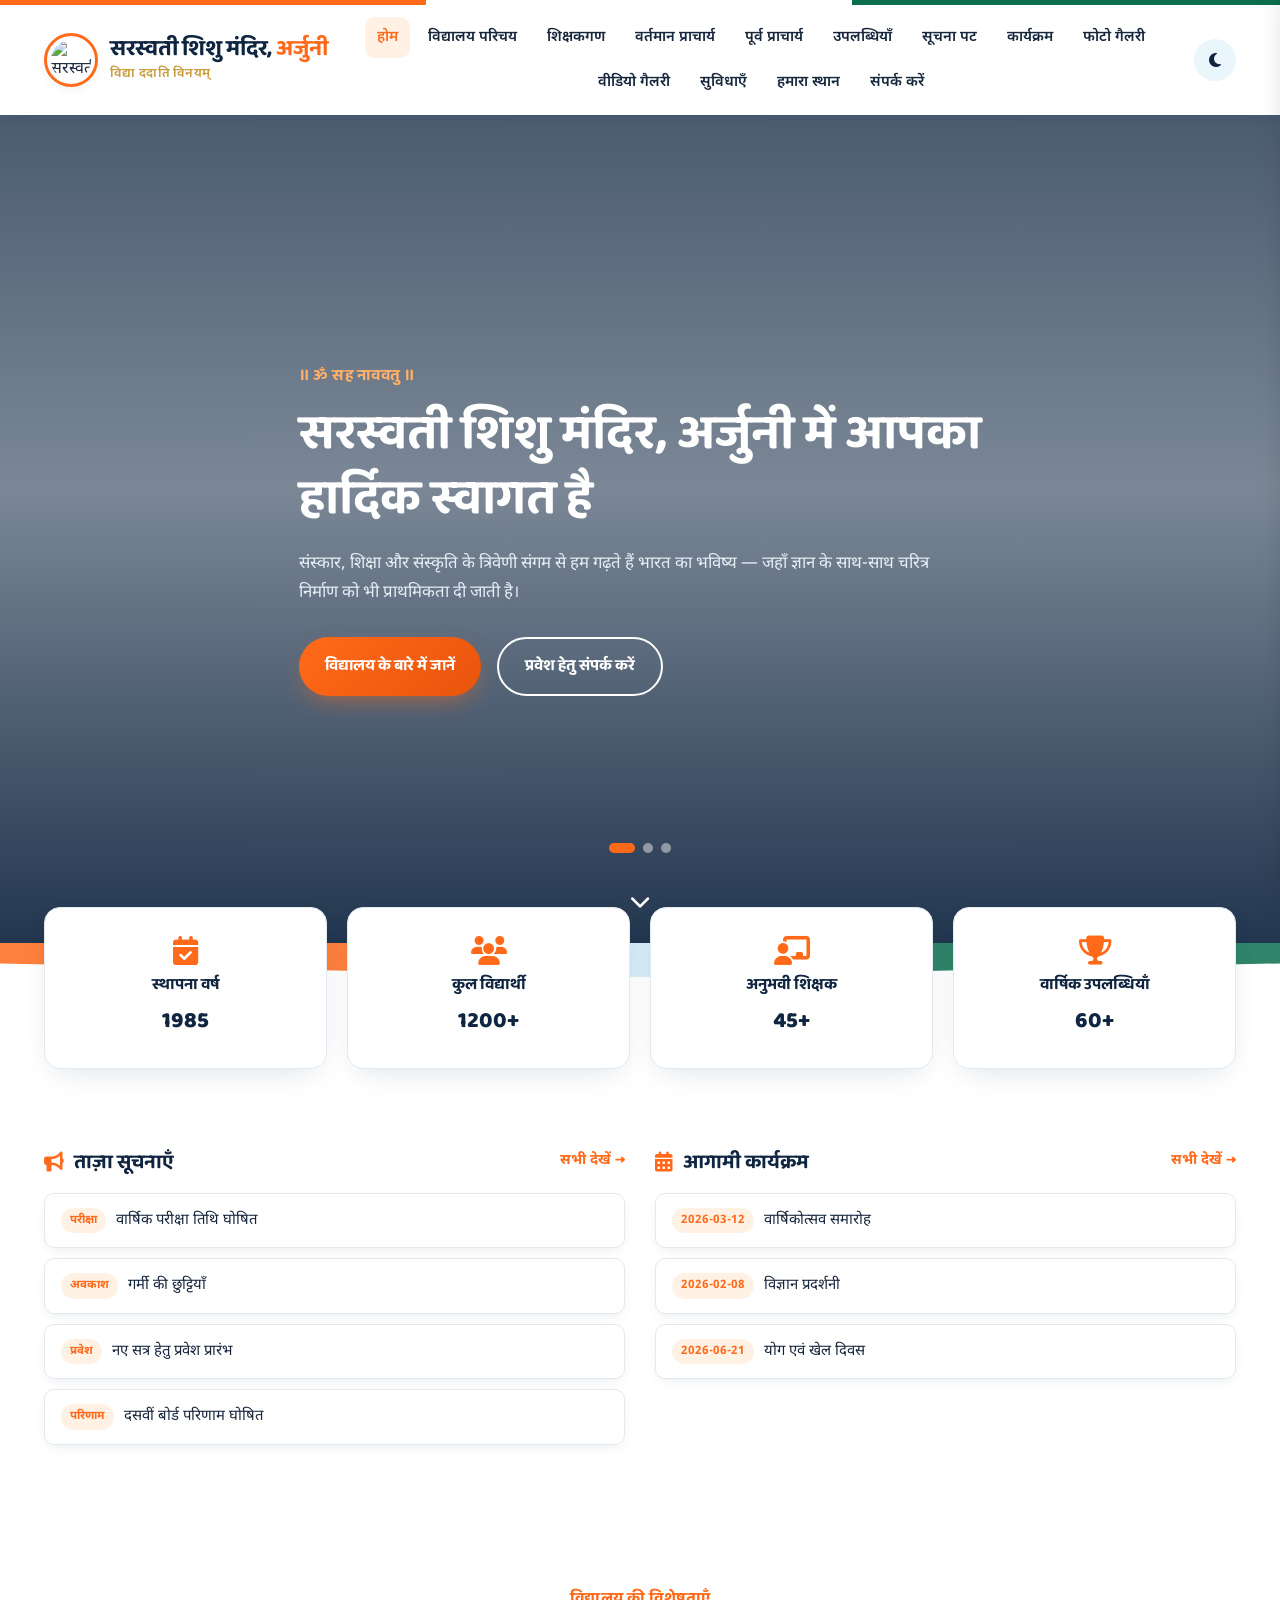
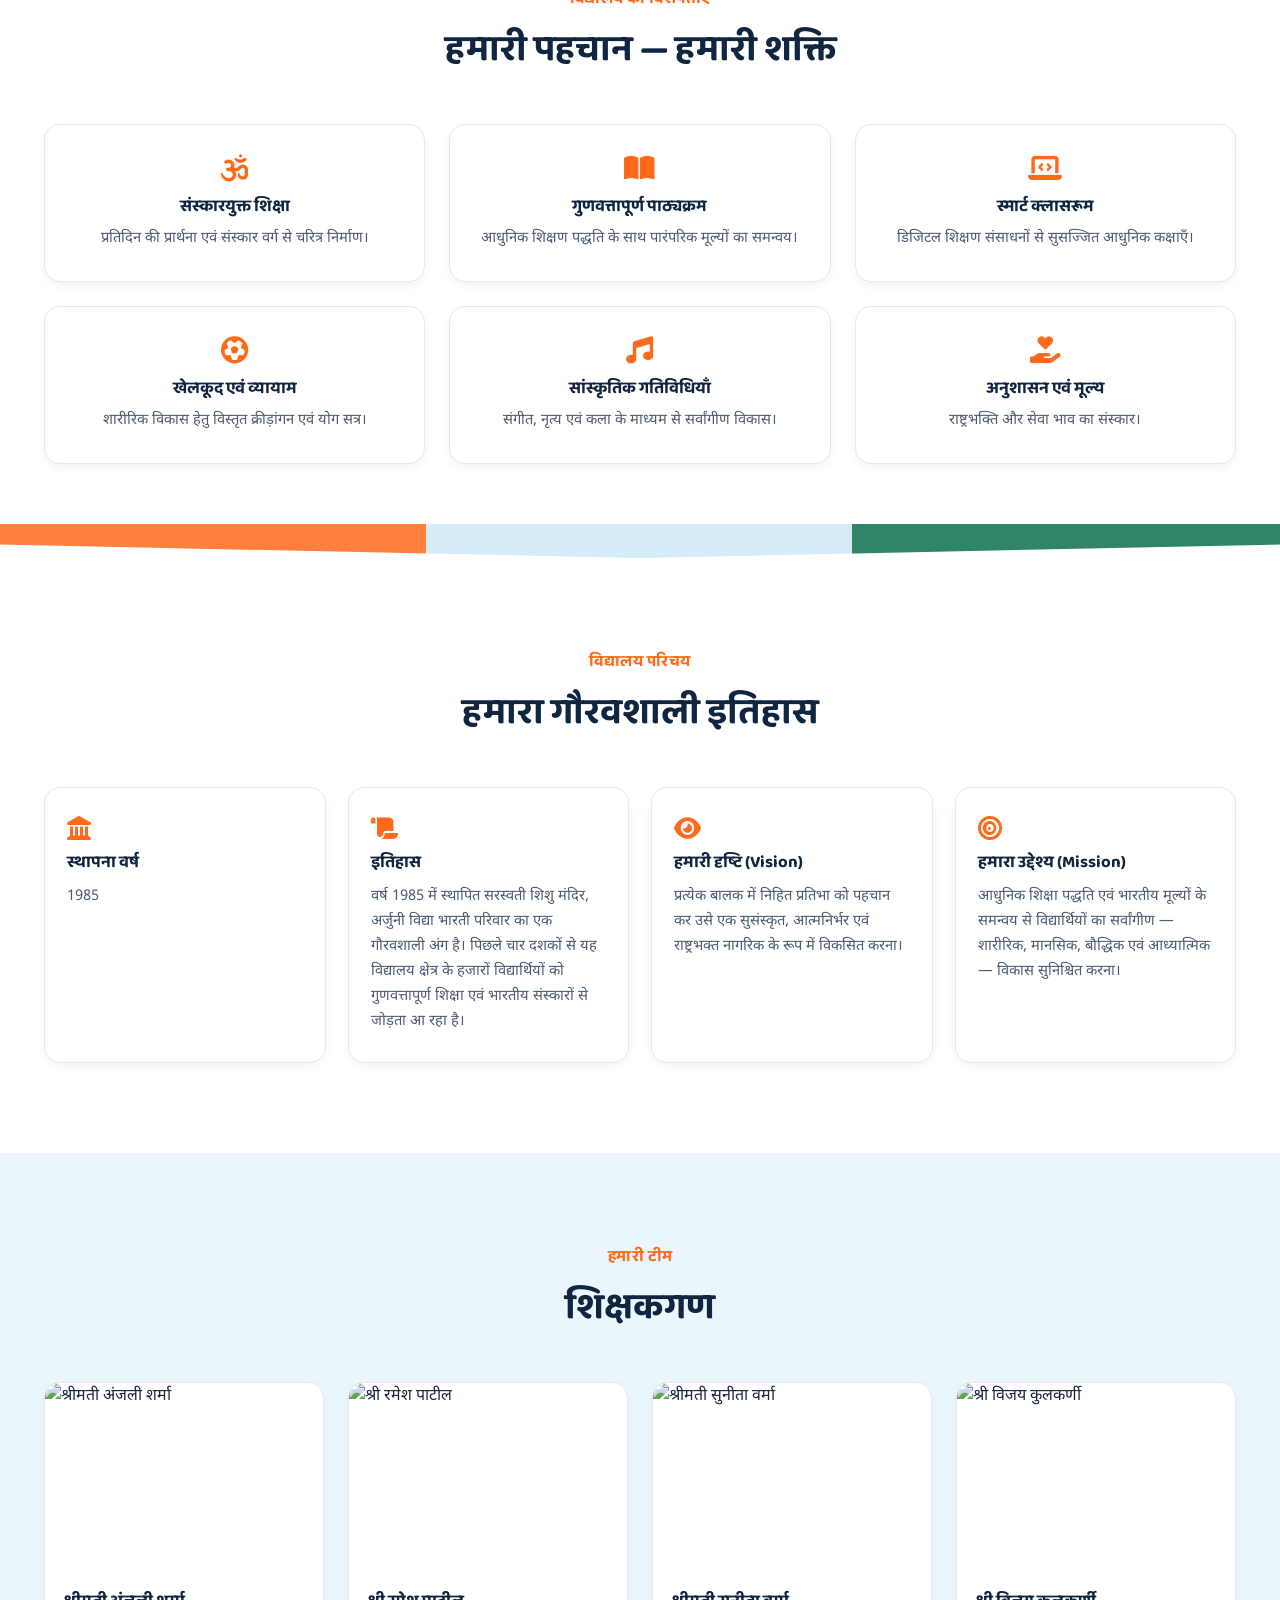
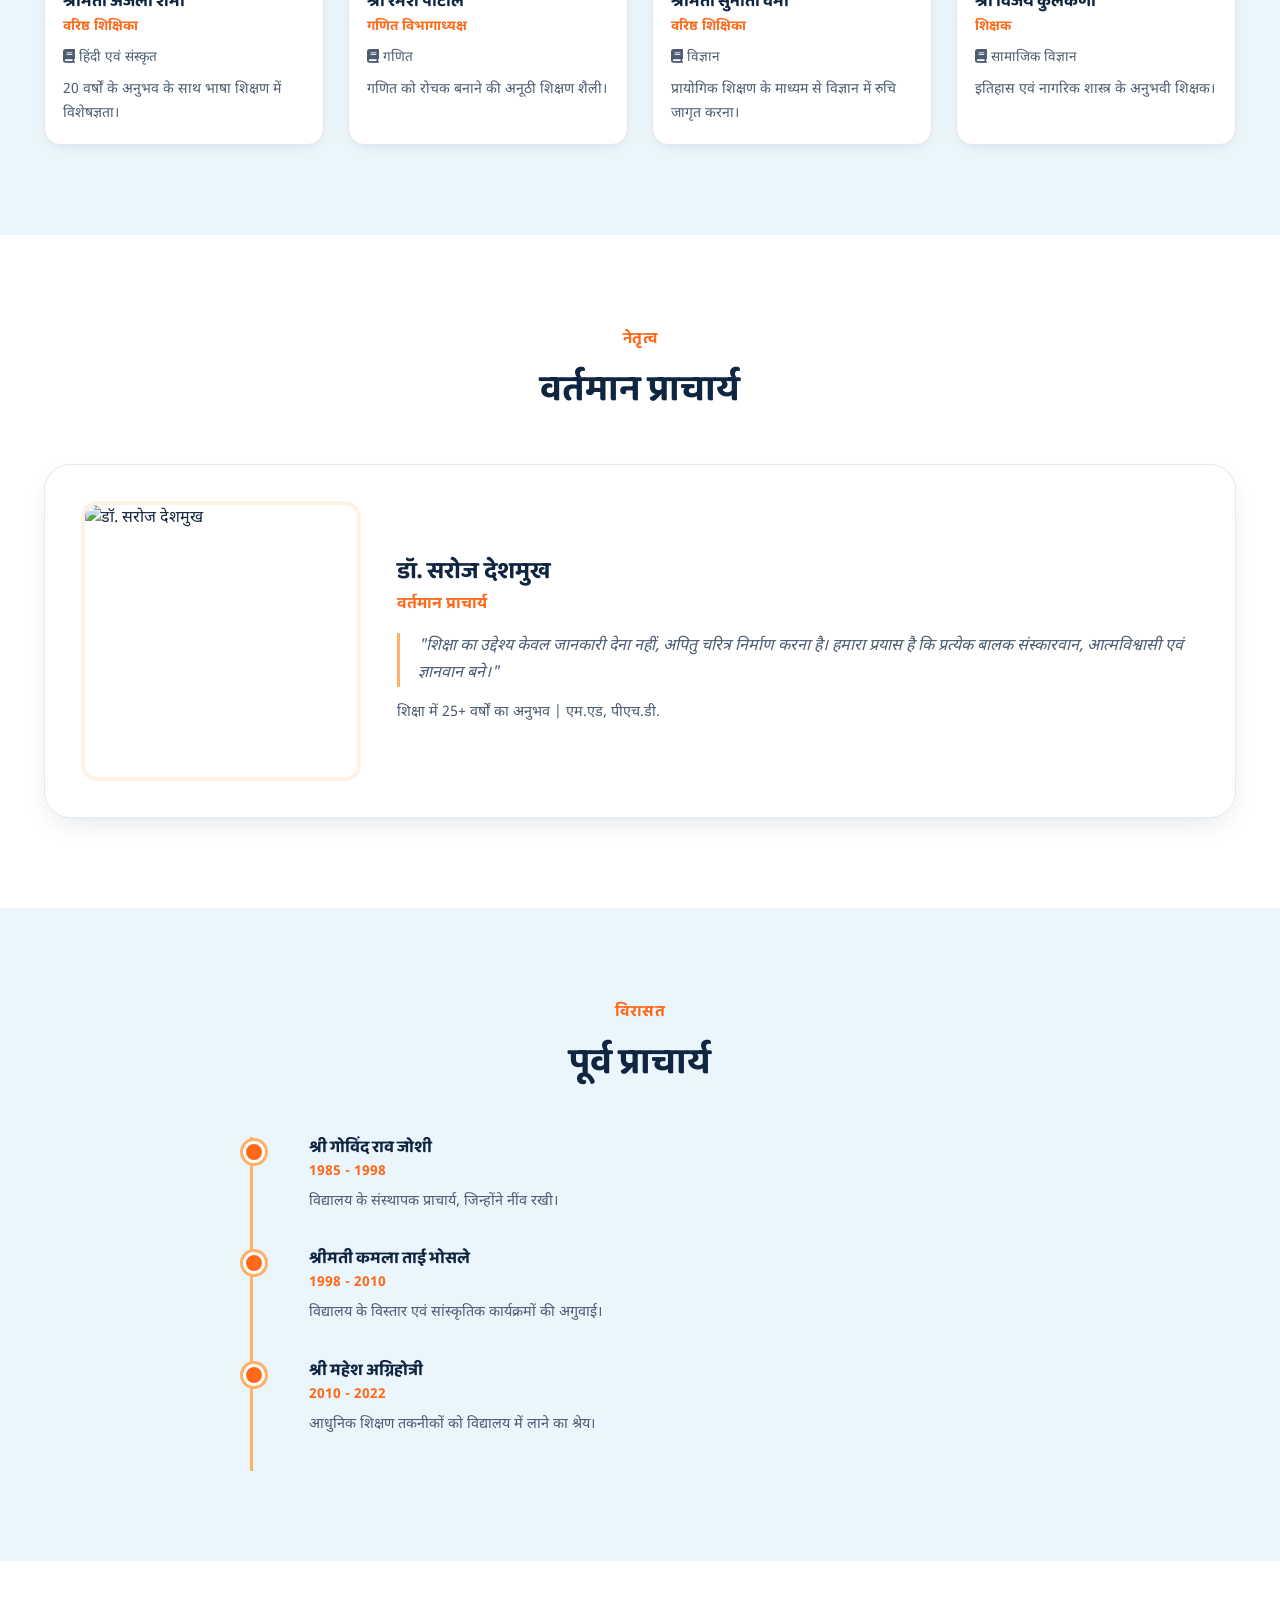
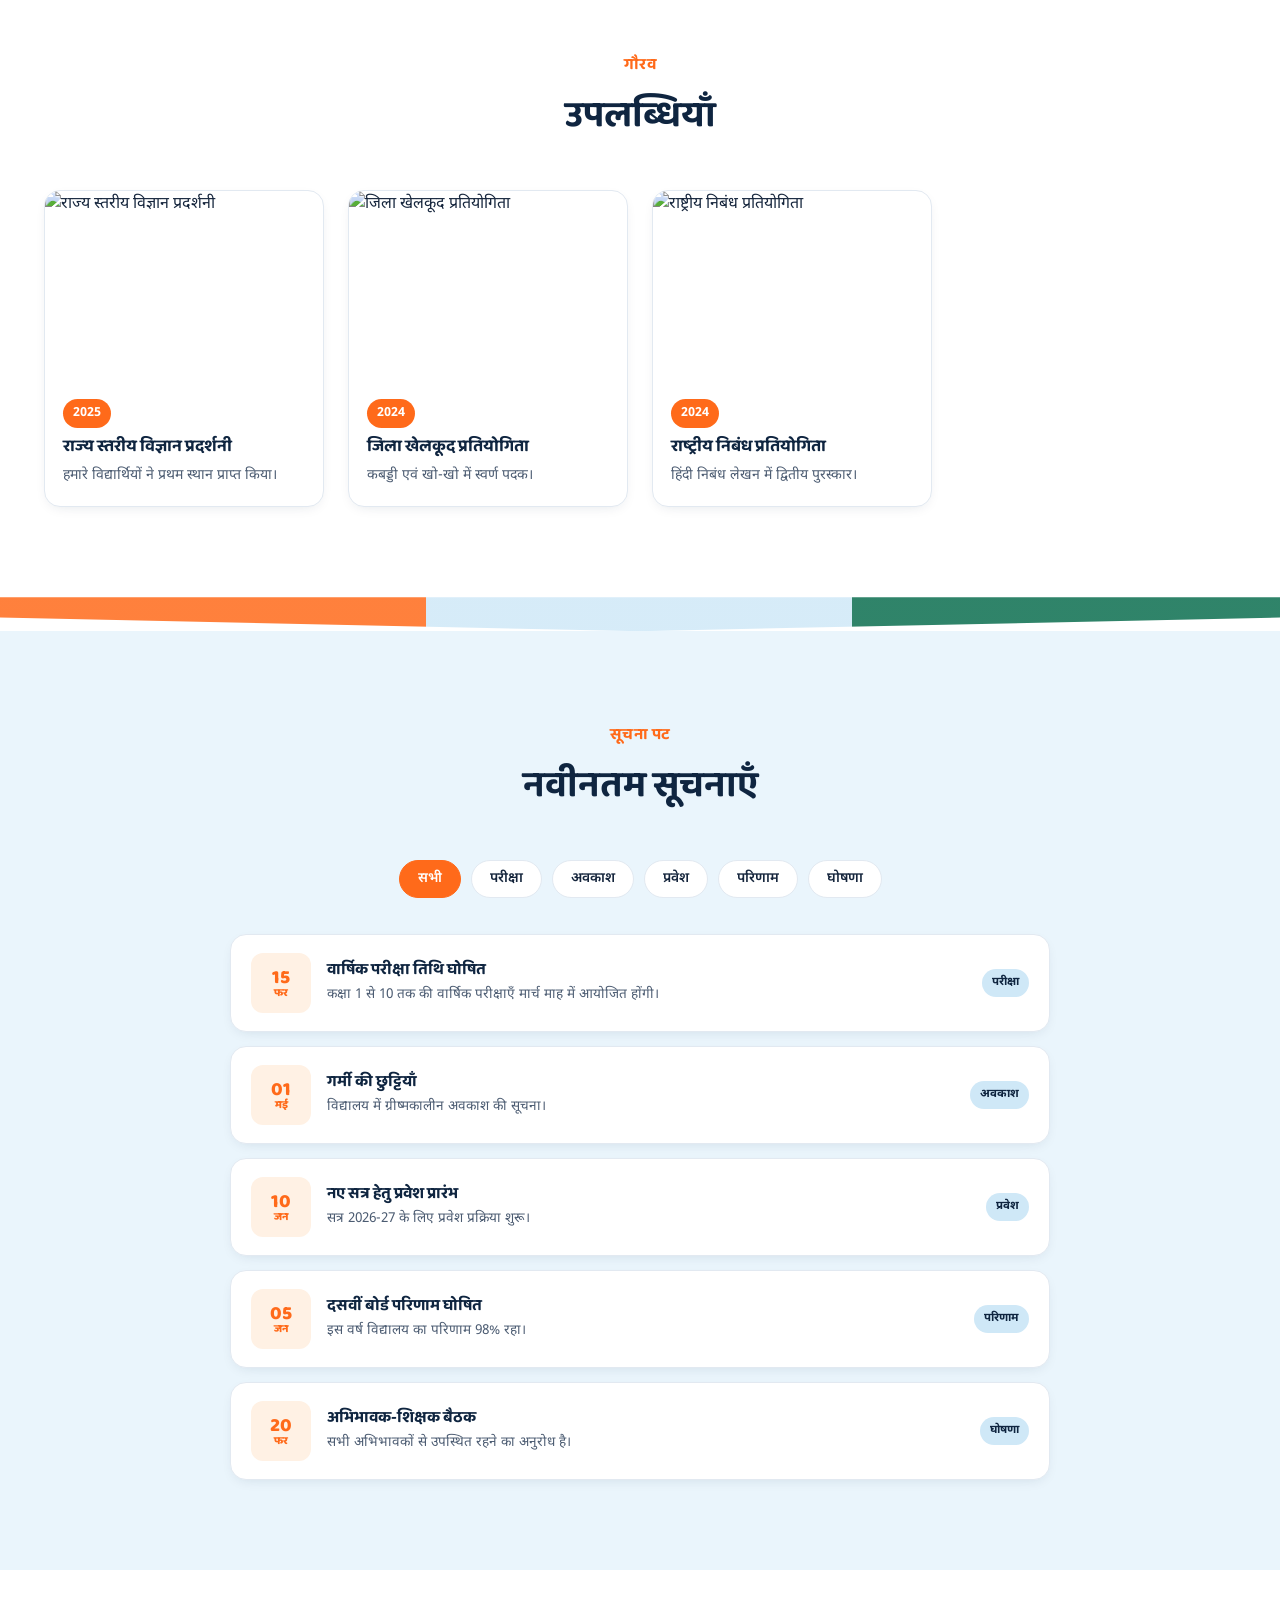
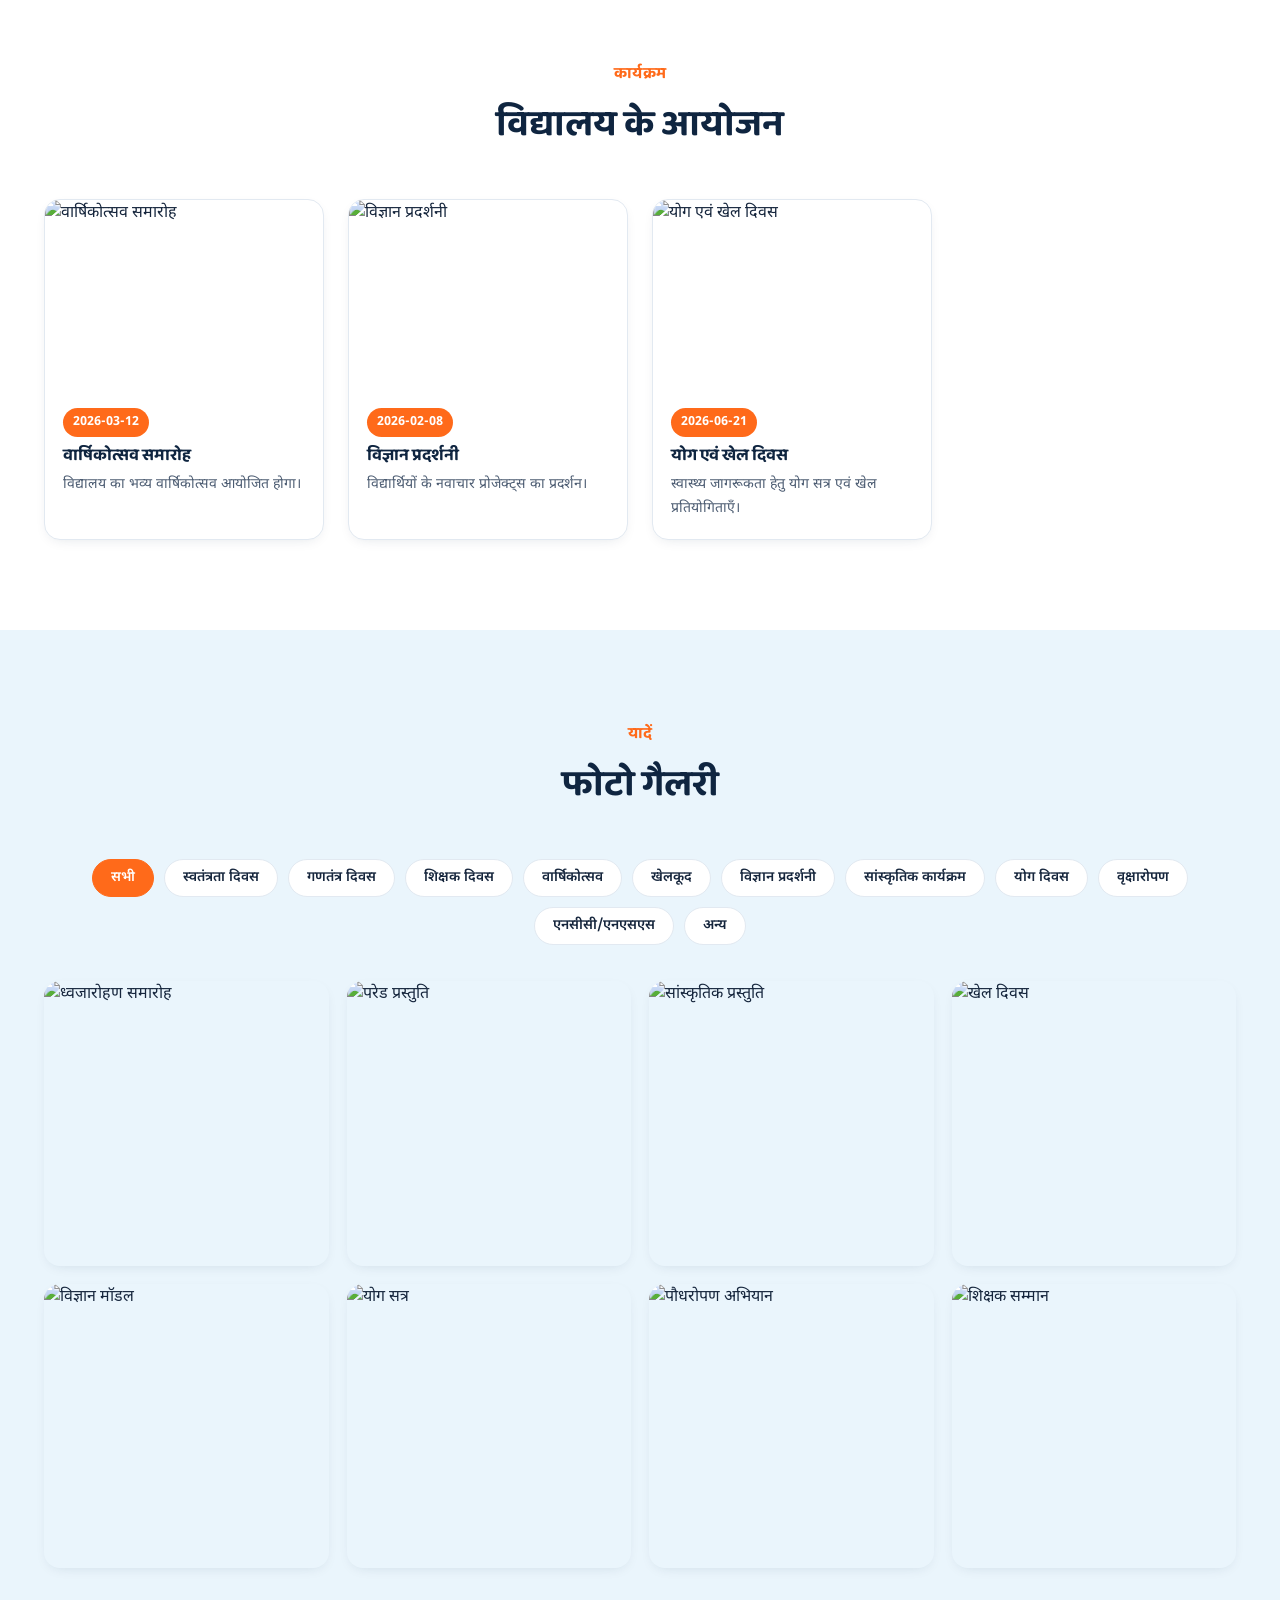
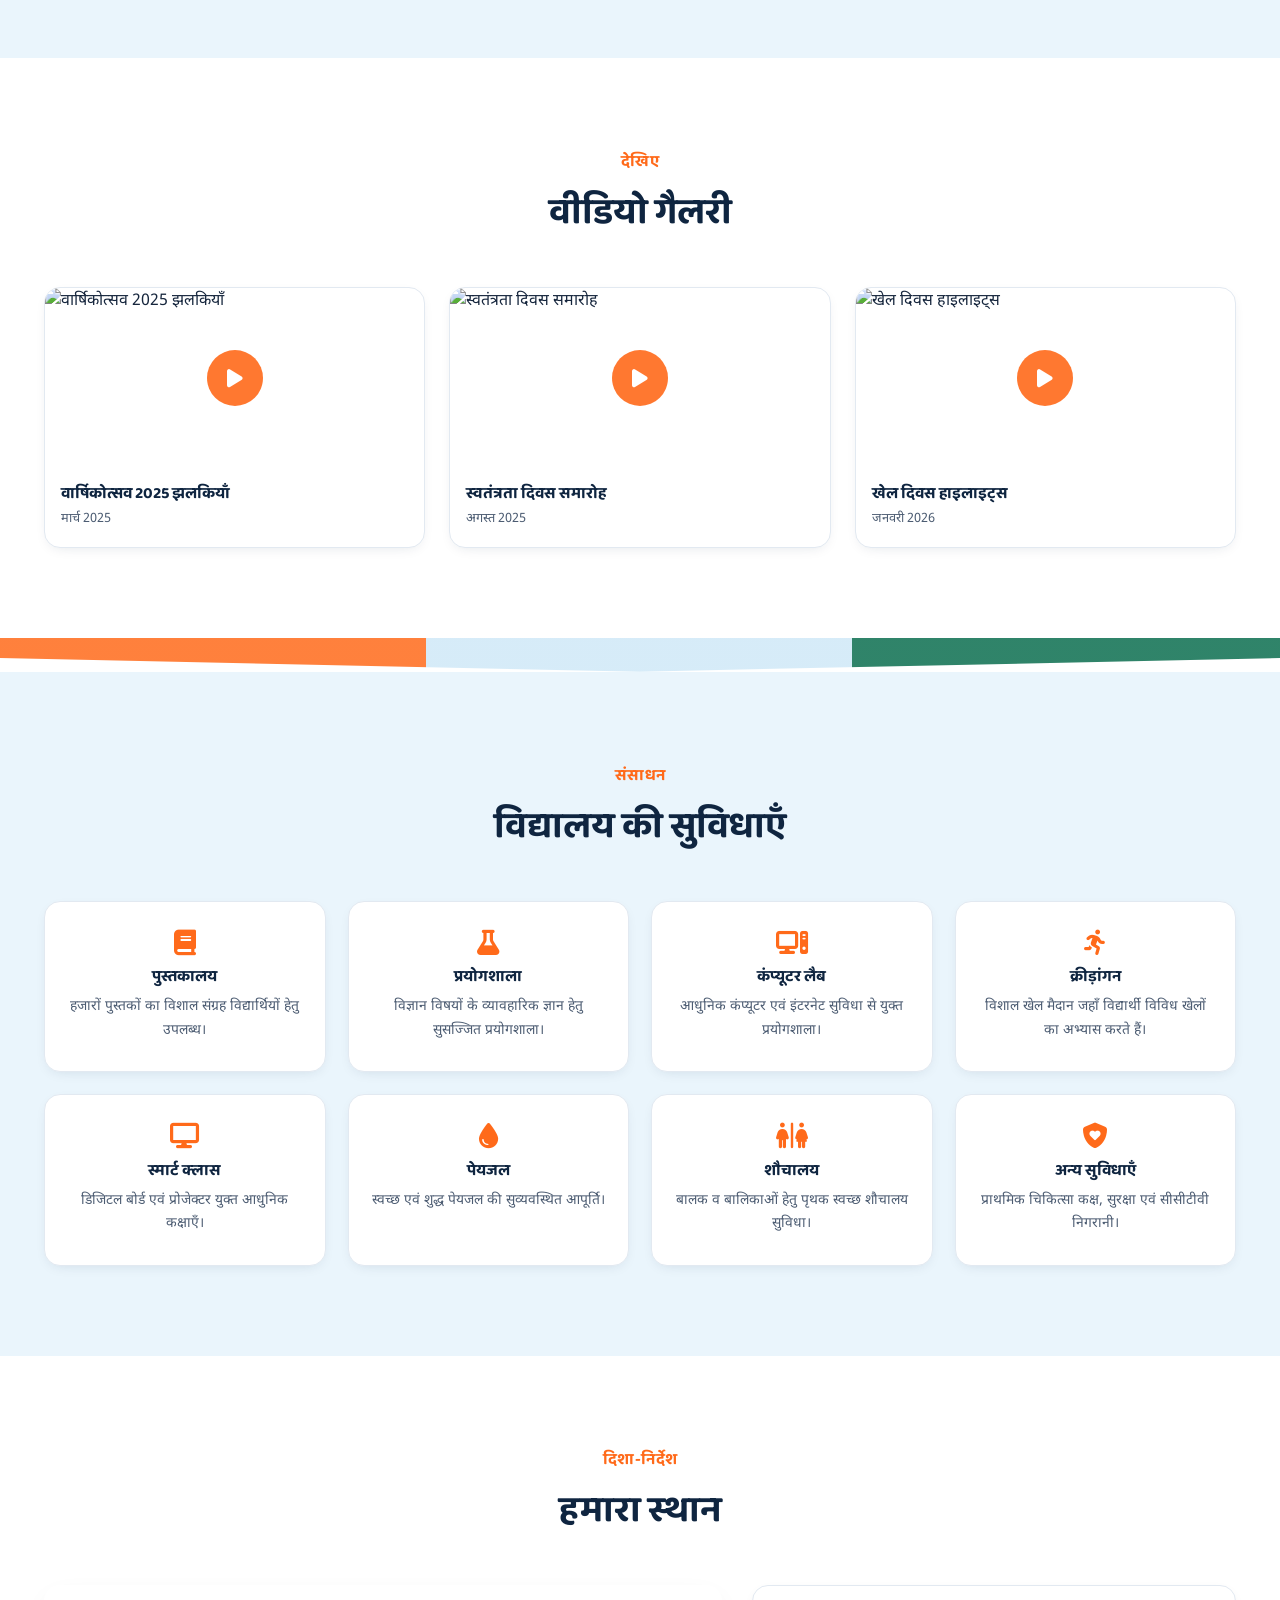
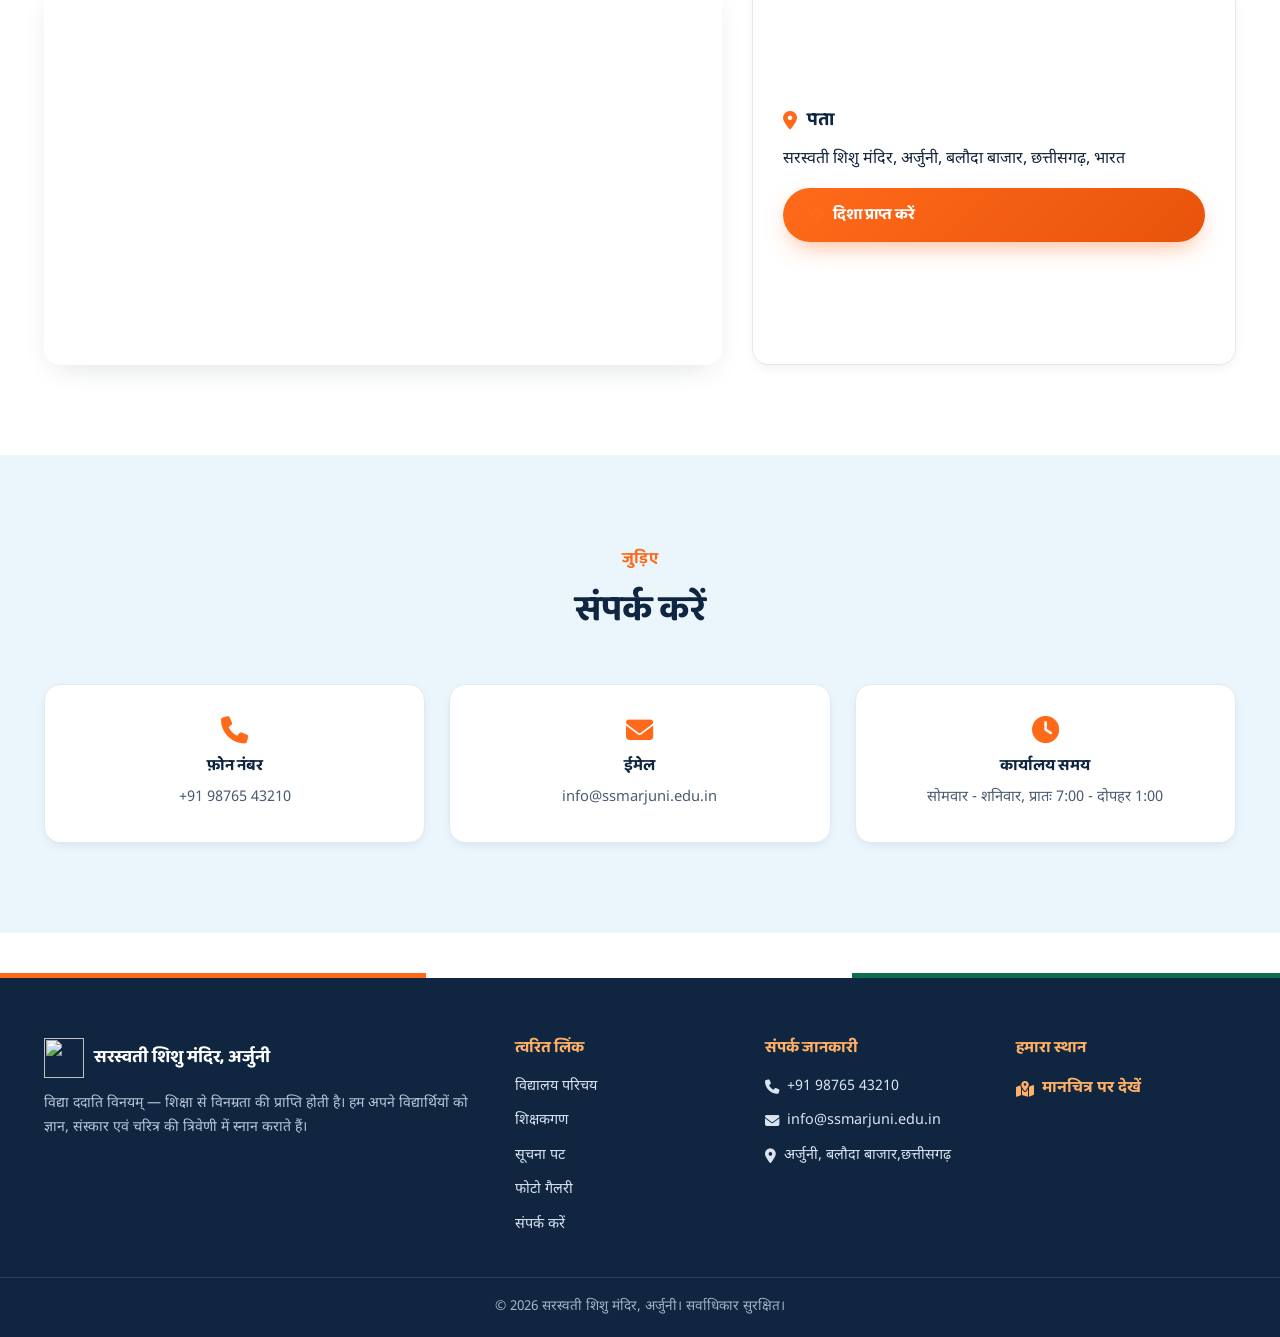
==== index.html @ ab72fa2e "Update index.html" ====
<!DOCTYPE html>
<html lang="hi">
<head>
<meta charset="UTF-8">
<meta name="viewport" content="width=device-width, initial-scale=1.0">
<title>सरस्वती शिशु मंदिर, अर्जुनी | आधिकारिक वेबसाइट</title>
<meta name="description" content="सरस्वती शिशु मंदिर, अर्जुनी की आधिकारिक वेबसाइट - विद्यालय परिचय, शिक्षकगण, सूचना पट, फोटो गैलरी एवं अधिक जानकारी।">
<meta name="theme-color" content="#0F2540">

<!-- Google Fonts: Baloo 2 for display (warm, rounded, Devanagari support), Noto Sans Devanagari for body text -->
<link rel="preconnect" href="https://fonts.googleapis.com">
<link rel="preconnect" href="https://fonts.gstatic.com" crossorigin>
<link href="https://fonts.googleapis.com/css2?family=Baloo+2:wght@500;600;700;800&family=Noto+Sans+Devanagari:wght@400;500;600;700;800&display=swap" rel="stylesheet">

<!-- Icons (inline SVG used mostly; Font Awesome as fallback for misc icons) -->
<link rel="stylesheet" href="https://cdnjs.cloudflare.com/ajax/libs/font-awesome/6.5.1/css/all.min.css">

<link rel="stylesheet" href="style.css">
</head>
<body>

<!-- ================= LOADING SCREEN ================= -->
<div id="loader" class="loader" aria-hidden="true">
  <div class="loader-emblem">
    <svg viewBox="0 0 100 100" class="loader-diya">
      <circle cx="50" cy="60" r="26" fill="none" stroke="#FF6A1A" stroke-width="4"/>
      <path d="M50 10 C 55 30, 65 32, 50 48 C 35 32, 45 30, 50 10 Z" fill="#FFB067"/>
    </svg>
  </div>
  <p>सरस्वती शिशु मंदिर, अर्जुनी</p>
</div>

<!-- ================= SKIP LINK ================= -->
<a href="#main-content" class="skip-link">मुख्य सामग्री पर जाएँ</a>

<!-- ================= HEADER ================= -->
<header class="site-header" id="siteHeader">
  <div class="tricolor-strip" aria-hidden="true"></div>
  <div class="header-inner container">
    <div class="brand">
      <img src="https://api.iconify.design/mdi:school.svg?color=%23FF6A1A" alt="सरस्वती शिशु मंदिर लोगो" class="brand-logo" id="schoolLogo" width="56" height="56">
      <div class="brand-text">
        <h1>सरस्वती शिशु मंदिर, <span>अर्जुनी</span></h1>
        <p class="brand-tagline">विद्या ददाति विनयम्</p>
      </div>
    </div>

    <nav class="main-nav" id="mainNav" aria-label="मुख्य नेविगेशन">
      <ul class="nav-list">
        <li><a href="#home" class="nav-link active">होम</a></li>
        <li><a href="#intro" class="nav-link">विद्यालय परिचय</a></li>
        <li><a href="#teachers" class="nav-link">शिक्षकगण</a></li>
        <li><a href="#principal" class="nav-link">वर्तमान प्राचार्य</a></li>
        <li><a href="#former-principals" class="nav-link">पूर्व प्राचार्य</a></li>
        <li><a href="#achievements" class="nav-link">उपलब्धियाँ</a></li>
        <li><a href="#notices" class="nav-link">सूचना पट</a></li>
        <li><a href="#events" class="nav-link">कार्यक्रम</a></li>
        <li><a href="#gallery" class="nav-link">फोटो गैलरी</a></li>
        <li><a href="#videos" class="nav-link">वीडियो गैलरी</a></li>
        <li><a href="#facilities" class="nav-link">सुविधाएँ</a></li>
        <li><a href="#location" class="nav-link">हमारा स्थान</a></li>
        <li><a href="#contact" class="nav-link">संपर्क करें</a></li>
      </ul>
    </nav>

    <div class="header-actions">
      <button id="themeToggle" class="icon-btn" aria-label="डार्क मोड बदलें" title="डार्क मोड">
        <i class="fa-solid fa-moon"></i>
      </button>
      <button id="hamburger" class="icon-btn hamburger" aria-label="मेन्यू खोलें" aria-expanded="false" aria-controls="mobileDrawer">
        <span></span><span></span><span></span>
      </button>
    </div>
  </div>
</header>

<!-- ================= MOBILE DRAWER ================= -->
<div class="drawer-overlay" id="drawerOverlay"></div>
<aside class="mobile-drawer" id="mobileDrawer" aria-hidden="true">
  <div class="drawer-head">
    <img src="https://api.iconify.design/mdi:school.svg?color=%23FF6A1A" alt="" width="40" height="40">
    <span>सरस्वती शिशु मंदिर</span>
    <button id="closeDrawer" class="icon-btn" aria-label="मेन्यू बंद करें">&times;</button>
  </div>
  <ul class="drawer-list">
    <li><a href="#home" class="drawer-link">होम</a></li>
    <li><a href="#intro" class="drawer-link">विद्यालय परिचय</a></li>
    <li><a href="#teachers" class="drawer-link">शिक्षकगण</a></li>
    <li><a href="#principal" class="drawer-link">वर्तमान प्राचार्य</a></li>
    <li><a href="#former-principals" class="drawer-link">पूर्व प्राचार्य</a></li>
    <li><a href="#achievements" class="drawer-link">उपलब्धियाँ</a></li>
    <li><a href="#notices" class="drawer-link">सूचना पट</a></li>
    <li><a href="#events" class="drawer-link">कार्यक्रम</a></li>
    <li><a href="#gallery" class="drawer-link">फोटो गैलरी</a></li>
    <li><a href="#videos" class="drawer-link">वीडियो गैलरी</a></li>
    <li><a href="#facilities" class="drawer-link">विद्यालय की सुविधाएँ</a></li>
    <li><a href="#location" class="drawer-link">हमारा स्थान</a></li>
    <li><a href="#contact" class="drawer-link">संपर्क करें</a></li>
  </ul>
</aside>

<main id="main-content">

  <!-- ================= HERO / HOME ================= -->
  <section id="home" class="hero">
    <div class="hero-slider" id="heroSlider" aria-roledescription="carousel" aria-label="विद्यालय झलकियाँ">
      <!-- slides injected by JS -->
    </div>
    <div class="hero-overlay"></div>
    <div class="hero-content container">
      <span class="eyebrow">॥ ॐ सह नाववतु ॥</span>
      <h2>सरस्वती शिशु मंदिर, अर्जुनी में आपका<br>हार्दिक स्वागत है</h2>
      <p class="hero-sub">संस्कार, शिक्षा और संस्कृति के त्रिवेणी संगम से हम गढ़ते हैं भारत का भविष्य — जहाँ ज्ञान के साथ-साथ चरित्र निर्माण को भी प्राथमिकता दी जाती है।</p>
      <div class="hero-cta">
        <a href="#intro" class="btn btn-primary">विद्यालय के बारे में जानें</a>
        <a href="#contact" class="btn btn-outline">प्रवेश हेतु संपर्क करें</a>
      </div>
    </div>
    <div class="hero-slider-dots" id="sliderDots"></div>
    <button class="scroll-cue" aria-hidden="true"><i class="fa-solid fa-chevron-down"></i></button>
  </section>

  <div class="ribbon-divider" aria-hidden="true"></div>

  <!-- ================= QUICK INFO CARDS ================= -->
  <section class="quick-info container">
    <div class="quick-card">
      <i class="fa-solid fa-calendar-check"></i>
      <h3>स्थापना वर्ष</h3>
      <p id="qiEstYear">—</p>
    </div>
    <div class="quick-card">
      <i class="fa-solid fa-users"></i>
      <h3>कुल विद्यार्थी</h3>
      <p><span class="counter" data-target="1200">0</span>+</p>
    </div>
    <div class="quick-card">
      <i class="fa-solid fa-chalkboard-user"></i>
      <h3>अनुभवी शिक्षक</h3>
      <p><span class="counter" data-target="45">0</span>+</p>
    </div>
    <div class="quick-card">
      <i class="fa-solid fa-trophy"></i>
      <h3>वार्षिक उपलब्धियाँ</h3>
      <p><span class="counter" data-target="60">0</span>+</p>
    </div>
  </section>

  <!-- ================= NOTICES + EVENTS PREVIEW ================= -->
  <section class="home-split container">
    <div class="home-split-col">
      <div class="section-head-inline">
        <h3><i class="fa-solid fa-bullhorn"></i> ताज़ा सूचनाएँ</h3>
        <a href="#notices" class="link-more">सभी देखें &rarr;</a>
      </div>
      <ul class="notice-preview-list" id="homeNoticeList">
        <li class="skeleton-line"></li>
        <li class="skeleton-line"></li>
        <li class="skeleton-line"></li>
      </ul>
    </div>
    <div class="home-split-col">
      <div class="section-head-inline">
        <h3><i class="fa-solid fa-calendar-days"></i> आगामी कार्यक्रम</h3>
        <a href="#events" class="link-more">सभी देखें &rarr;</a>
      </div>
      <ul class="event-preview-list" id="homeEventList">
        <li class="skeleton-line"></li>
        <li class="skeleton-line"></li>
        <li class="skeleton-line"></li>
      </ul>
    </div>
  </section>

  <!-- ================= SCHOOL HIGHLIGHTS ================= -->
  <section class="highlights">
    <div class="container">
      <div class="section-head">
        <span class="eyebrow">विद्यालय की विशेषताएँ</span>
        <h2>हमारी पहचान — हमारी शक्ति</h2>
      </div>
      <div class="highlight-grid">
        <div class="highlight-card"><i class="fa-solid fa-om"></i><h4>संस्कारयुक्त शिक्षा</h4><p>प्रतिदिन की प्रार्थना एवं संस्कार वर्ग से चरित्र निर्माण।</p></div>
        <div class="highlight-card"><i class="fa-solid fa-book-open"></i><h4>गुणवत्तापूर्ण पाठ्यक्रम</h4><p>आधुनिक शिक्षण पद्धति के साथ पारंपरिक मूल्यों का समन्वय।</p></div>
        <div class="highlight-card"><i class="fa-solid fa-laptop-code"></i><h4>स्मार्ट क्लासरूम</h4><p>डिजिटल शिक्षण संसाधनों से सुसज्जित आधुनिक कक्षाएँ।</p></div>
        <div class="highlight-card"><i class="fa-solid fa-futbol"></i><h4>खेलकूद एवं व्यायाम</h4><p>शारीरिक विकास हेतु विस्तृत क्रीड़ांगन एवं योग सत्र।</p></div>
        <div class="highlight-card"><i class="fa-solid fa-music"></i><h4>सांस्कृतिक गतिविधियाँ</h4><p>संगीत, नृत्य एवं कला के माध्यम से सर्वांगीण विकास।</p></div>
        <div class="highlight-card"><i class="fa-solid fa-hand-holding-heart"></i><h4>अनुशासन एवं मूल्य</h4><p>राष्ट्रभक्ति और सेवा भाव का संस्कार।</p></div>
      </div>
    </div>
  </section>

  <div class="ribbon-divider" aria-hidden="true"></div>

  <!-- ================= SCHOOL INTRODUCTION ================= -->
  <section id="intro" class="section intro-section">
    <div class="container">
      <div class="section-head">
        <span class="eyebrow">विद्यालय परिचय</span>
        <h2>हमारा गौरवशाली इतिहास</h2>
      </div>
      <div class="intro-grid">
        <div class="intro-card">
          <i class="fa-solid fa-landmark"></i>
          <h3>स्थापना वर्ष</h3>
          <p id="introEstYear">जानकारी लोड हो रही है...</p>
        </div>
        <div class="intro-card">
          <i class="fa-solid fa-scroll"></i>
          <h3>इतिहास</h3>
          <p id="introHistory">जानकारी लोड हो रही है...</p>
        </div>
        <div class="intro-card">
          <i class="fa-solid fa-eye"></i>
          <h3>हमारी दृष्टि (Vision)</h3>
          <p id="introVision">जानकारी लोड हो रही है...</p>
        </div>
        <div class="intro-card">
          <i class="fa-solid fa-bullseye"></i>
          <h3>हमारा उद्देश्य (Mission)</h3>
          <p id="introMission">जानकारी लोड हो रही है...</p>
        </div>
      </div>
    </div>
  </section>

  <!-- ================= TEACHERS ================= -->
  <section id="teachers" class="section alt-bg">
    <div class="container">
      <div class="section-head">
        <span class="eyebrow">हमारी टीम</span>
        <h2>शिक्षकगण</h2>
      </div>
      <div class="card-grid" id="teachersGrid">
        <div class="skeleton-card"></div>
        <div class="skeleton-card"></div>
        <div class="skeleton-card"></div>
        <div class="skeleton-card"></div>
      </div>
    </div>
  </section>

  <!-- ================= PRINCIPAL ================= -->
  <section id="principal" class="section">
    <div class="container">
      <div class="section-head">
        <span class="eyebrow">नेतृत्व</span>
        <h2>वर्तमान प्राचार्य</h2>
      </div>
      <div class="principal-card" id="principalCard">
        <div class="skeleton-card wide"></div>
      </div>
    </div>
  </section>

  <!-- ================= FORMER PRINCIPALS ================= -->
  <section id="former-principals" class="section alt-bg">
    <div class="container">
      <div class="section-head">
        <span class="eyebrow">विरासत</span>
        <h2>पूर्व प्राचार्य</h2>
      </div>
      <div class="timeline" id="formerPrincipalsTimeline">
        <div class="skeleton-line"></div>
      </div>
    </div>
  </section>

  <!-- ================= ACHIEVEMENTS ================= -->
  <section id="achievements" class="section">
    <div class="container">
      <div class="section-head">
        <span class="eyebrow">गौरव</span>
        <h2>उपलब्धियाँ</h2>
      </div>
      <div class="card-grid" id="achievementsGrid">
        <div class="skeleton-card"></div>
        <div class="skeleton-card"></div>
        <div class="skeleton-card"></div>
      </div>
    </div>
  </section>

  <div class="ribbon-divider" aria-hidden="true"></div>

  <!-- ================= NOTICE BOARD ================= -->
  <section id="notices" class="section alt-bg">
    <div class="container">
      <div class="section-head">
        <span class="eyebrow">सूचना पट</span>
        <h2>नवीनतम सूचनाएँ</h2>
      </div>
      <div class="notice-filters" id="noticeFilters">
        <button class="filter-chip active" data-filter="सभी">सभी</button>
        <button class="filter-chip" data-filter="परीक्षा">परीक्षा</button>
        <button class="filter-chip" data-filter="अवकाश">अवकाश</button>
        <button class="filter-chip" data-filter="प्रवेश">प्रवेश</button>
        <button class="filter-chip" data-filter="परिणाम">परिणाम</button>
        <button class="filter-chip" data-filter="घोषणा">घोषणा</button>
      </div>
      <div class="notice-list" id="noticeList">
        <div class="skeleton-card"></div>
        <div class="skeleton-card"></div>
      </div>
    </div>
  </section>

  <!-- ================= EVENTS ================= -->
  <section id="events" class="section">
    <div class="container">
      <div class="section-head">
        <span class="eyebrow">कार्यक्रम</span>
        <h2>विद्यालय के आयोजन</h2>
      </div>
      <div class="card-grid" id="eventsGrid">
        <div class="skeleton-card"></div>
        <div class="skeleton-card"></div>
        <div class="skeleton-card"></div>
      </div>
    </div>
  </section>

  <!-- ================= GALLERY ================= -->
  <section id="gallery" class="section alt-bg">
    <div class="container">
      <div class="section-head">
        <span class="eyebrow">यादें</span>
        <h2>फोटो गैलरी</h2>
      </div>
      <div class="gallery-filters" id="galleryFilters">
        <button class="filter-chip active" data-filter="सभी">सभी</button>
        <button class="filter-chip" data-filter="स्वतंत्रता दिवस">स्वतंत्रता दिवस</button>
        <button class="filter-chip" data-filter="गणतंत्र दिवस">गणतंत्र दिवस</button>
        <button class="filter-chip" data-filter="शिक्षक दिवस">शिक्षक दिवस</button>
        <button class="filter-chip" data-filter="वार्षिकोत्सव">वार्षिकोत्सव</button>
        <button class="filter-chip" data-filter="खेलकूद">खेलकूद</button>
        <button class="filter-chip" data-filter="विज्ञान प्रदर्शनी">विज्ञान प्रदर्शनी</button>
        <button class="filter-chip" data-filter="सांस्कृतिक कार्यक्रम">सांस्कृतिक कार्यक्रम</button>
        <button class="filter-chip" data-filter="योग दिवस">योग दिवस</button>
        <button class="filter-chip" data-filter="वृक्षारोपण">वृक्षारोपण</button>
        <button class="filter-chip" data-filter="एनसीसी/एनएसएस">एनसीसी/एनएसएस</button>
        <button class="filter-chip" data-filter="अन्य">अन्य</button>
      </div>
      <div class="gallery-grid" id="galleryGrid">
        <div class="skeleton-card square"></div>
        <div class="skeleton-card square"></div>
        <div class="skeleton-card square"></div>
        <div class="skeleton-card square"></div>
      </div>
    </div>
  </section>

  <!-- Fullscreen image viewer -->
  <div class="lightbox" id="lightbox" aria-hidden="true">
    <button class="lightbox-close" id="lightboxClose" aria-label="बंद करें">&times;</button>
    <button class="lightbox-nav prev" id="lightboxPrev" aria-label="पिछली तस्वीर"><i class="fa-solid fa-chevron-left"></i></button>
    <img src="" alt="" id="lightboxImg">
    <button class="lightbox-nav next" id="lightboxNext" aria-label="अगली तस्वीर"><i class="fa-solid fa-chevron-right"></i></button>
    <p class="lightbox-caption" id="lightboxCaption"></p>
  </div>

  <!-- ================= VIDEO GALLERY ================= -->
  <section id="videos" class="section">
    <div class="container">
      <div class="section-head">
        <span class="eyebrow">देखिए</span>
        <h2>वीडियो गैलरी</h2>
      </div>
      <div class="video-grid" id="videoGrid">
        <div class="skeleton-card"></div>
        <div class="skeleton-card"></div>
        <div class="skeleton-card"></div>
      </div>
    </div>
  </section>

  <!-- Video player modal -->
  <div class="video-modal" id="videoModal" aria-hidden="true">
    <button class="lightbox-close" id="videoModalClose" aria-label="बंद करें">&times;</button>
    <video id="videoPlayer" controls></video>
  </div>

  <div class="ribbon-divider" aria-hidden="true"></div>

  <!-- ================= FACILITIES ================= -->
  <section id="facilities" class="section alt-bg">
    <div class="container">
      <div class="section-head">
        <span class="eyebrow">संसाधन</span>
        <h2>विद्यालय की सुविधाएँ</h2>
      </div>
      <div class="facility-grid">
        <div class="facility-card"><i class="fa-solid fa-book"></i><h4>पुस्तकालय</h4><p>हजारों पुस्तकों का विशाल संग्रह विद्यार्थियों हेतु उपलब्ध।</p></div>
        <div class="facility-card"><i class="fa-solid fa-flask"></i><h4>प्रयोगशाला</h4><p>विज्ञान विषयों के व्यावहारिक ज्ञान हेतु सुसज्जित प्रयोगशाला।</p></div>
        <div class="facility-card"><i class="fa-solid fa-computer"></i><h4>कंप्यूटर लैब</h4><p>आधुनिक कंप्यूटर एवं इंटरनेट सुविधा से युक्त प्रयोगशाला।</p></div>
        <div class="facility-card"><i class="fa-solid fa-person-running"></i><h4>क्रीड़ांगन</h4><p>विशाल खेल मैदान जहाँ विद्यार्थी विविध खेलों का अभ्यास करते हैं।</p></div>
        <div class="facility-card"><i class="fa-solid fa-display"></i><h4>स्मार्ट क्लास</h4><p>डिजिटल बोर्ड एवं प्रोजेक्टर युक्त आधुनिक कक्षाएँ।</p></div>
        <div class="facility-card"><i class="fa-solid fa-droplet"></i><h4>पेयजल</h4><p>स्वच्छ एवं शुद्ध पेयजल की सुव्यवस्थित आपूर्ति।</p></div>
        <div class="facility-card"><i class="fa-solid fa-restroom"></i><h4>शौचालय</h4><p>बालक व बालिकाओं हेतु पृथक स्वच्छ शौचालय सुविधा।</p></div>
        <div class="facility-card"><i class="fa-solid fa-shield-heart"></i><h4>अन्य सुविधाएँ</h4><p>प्राथमिक चिकित्सा कक्ष, सुरक्षा एवं सीसीटीवी निगरानी।</p></div>
      </div>
    </div>
  </section>

  <!-- ================= LOCATION ================= -->
  <section id="location" class="section">
    <div class="container">
      <div class="section-head">
        <span class="eyebrow">दिशा-निर्देश</span>
        <h2>हमारा स्थान</h2>
      </div>
      <div class="location-grid">
        <div class="map-wrap">
          <iframe
            src="https://www.google.com/maps?q=Saraswati%20Shishu%20Mandir%20Arjuni&output=embed"
            width="100%" height="100%" style="border:0;" allowfullscreen="" loading="lazy"
            referrerpolicy="no-referrer-when-downgrade" title="विद्यालय का मानचित्र स्थान"></iframe>
        </div>
        <div class="location-info">
          <h3><i class="fa-solid fa-location-dot"></i> पता</h3>
          <p>सरस्वती शिशु मंदिर, अर्जुनी, बलौदा बाजार, छत्तीसगढ़, भारत</p>
          <a href="https://www.google.com/maps/dir/?api=1&destination=Saraswati+Shishu+Mandir+Arjuni" target="_blank" rel="noopener" class="btn btn-primary">
            <i class="fa-solid fa-diamond-turn-right"></i> दिशा प्राप्त करें
          </a>
        </div>
      </div>
    </div>
  </section>

  <!-- ================= CONTACT ================= -->
  <section id="contact" class="section alt-bg">
    <div class="container">
      <div class="section-head">
        <span class="eyebrow">जुड़िए</span>
        <h2>संपर्क करें</h2>
      </div>
      <div class="contact-grid">
        <div class="contact-card">
          <i class="fa-solid fa-phone"></i>
          <h4>फ़ोन नंबर</h4>
          <p id="contactPhone">लोड हो रहा है...</p>
        </div>
        <div class="contact-card">
          <i class="fa-solid fa-envelope"></i>
          <h4>ईमेल</h4>
          <p id="contactEmail">लोड हो रहा है...</p>
        </div>
        <div class="contact-card">
          <i class="fa-solid fa-clock"></i>
          <h4>कार्यालय समय</h4>
          <p id="contactHours">लोड हो रहा है...</p>
        </div>
      </div>
    </div>
  </section>

</main>

<!-- ================= FOOTER ================= -->
<footer class="site-footer">
  <div class="tricolor-strip" aria-hidden="true"></div>
  <div class="container footer-grid">
    <div class="footer-col">
      <div class="footer-brand">
        <img src="https://api.iconify.design/mdi:school.svg?color=%23FFB067" alt="" width="40" height="40">
        <span>सरस्वती शिशु मंदिर, अर्जुनी</span>
      </div>
      <p>विद्या ददाति विनयम् — शिक्षा से विनम्रता की प्राप्ति होती है। हम अपने विद्यार्थियों को ज्ञान, संस्कार एवं चरित्र की त्रिवेणी में स्नान कराते हैं।</p>
    </div>
    <div class="footer-col">
      <h4>त्वरित लिंक</h4>
      <ul>
        <li><a href="#intro">विद्यालय परिचय</a></li>
        <li><a href="#teachers">शिक्षकगण</a></li>
        <li><a href="#notices">सूचना पट</a></li>
        <li><a href="#gallery">फोटो गैलरी</a></li>
        <li><a href="#contact">संपर्क करें</a></li>
      </ul>
    </div>
    <div class="footer-col">
      <h4>संपर्क जानकारी</h4>
      <ul class="footer-contact">
        <li><i class="fa-solid fa-phone"></i> <span id="footerPhone">—</span></li>
        <li><i class="fa-solid fa-envelope"></i> <span id="footerEmail">—</span></li>
        <li><i class="fa-solid fa-location-dot"></i> अर्जुनी, बलौदा बाजार,छत्तीसगढ़</li>
      </ul>
    </div>
    <div class="footer-col">
      <h4>हमारा स्थान</h4>
      <a href="#location" class="map-shortcut">
        <i class="fa-solid fa-map-location-dot"></i>
        मानचित्र पर देखें
      </a>
    </div>
  </div>
  <div class="footer-bottom">
    <p>&copy; <span id="currentYear"></span> सरस्वती शिशु मंदिर, अर्जुनी। सर्वाधिकार सुरक्षित।</p>
  </div>
</footer>

<button id="scrollTopBtn" class="scroll-top-btn" aria-label="ऊपर जाएँ">
  <i class="fa-solid fa-arrow-up"></i>
</button>

<!-- Firebase SDKs -->
<script src="https://www.gstatic.com/firebasejs/10.13.0/firebase-app-compat.js"></script>
<script src="https://www.gstatic.com/firebasejs/10.13.0/firebase-firestore-compat.js"></script>
<script src="https://www.gstatic.com/firebasejs/10.13.0/firebase-storage-compat.js"></script>
<script src="https://www.gstatic.com/firebasejs/10.13.0/firebase-auth-compat.js"></script>

<script src="script.js"></script>
</body>
</html>
---- style.css ----
/* =============================================================
   सरस्वती शिशु मंदिर, अर्जुनी — Stylesheet
   Design tokens, layout, components, responsive rules, animations
   ============================================================= */

:root {
  /* ---- Color tokens ---- */
  --saffron: #FF6A1A;
  --saffron-light: #FFB067;
  --saffron-soft: #FFF1E4;
  --navy: #0F2540;
  --navy-light: #1B3A5E;
  --sky: #EAF5FC;
  --sky-mid: #CFE8F7;
  --gold: #C89B3C;
  --green-accent: #0B6E4F;
  --white: #FFFFFF;
  --ink: #16263D;
  --ink-soft: #4C5C72;
  --border-soft: #E2E9F1;

  /* ---- Surfaces (light mode default) ---- */
  --bg: var(--white);
  --bg-alt: var(--sky);
  --surface: var(--white);
  --surface-glass: rgba(255,255,255,0.65);
  --text: var(--ink);
  --text-soft: var(--ink-soft);
  --header-bg: rgba(255,255,255,0.92);
  --card-border: var(--border-soft);
  --shadow: 0 10px 30px -12px rgba(15,37,64,0.18);
  --shadow-sm: 0 4px 14px -6px rgba(15,37,64,0.15);

  /* ---- Type ---- */
  --font-display: 'Baloo 2', 'Noto Sans Devanagari', sans-serif;
  --font-body: 'Noto Sans Devanagari', 'Baloo 2', sans-serif;

  /* ---- Misc ---- */
  --radius-sm: 10px;
  --radius-md: 16px;
  --radius-lg: 26px;
  --transition: 0.35s cubic-bezier(.4,0,.2,1);
  --header-h: 84px;
}

/* Dark mode overrides */
body.dark-mode {
  --bg: #0B1A2E;
  --bg-alt: #0F2440;
  --surface: #14294A;
  --surface-glass: rgba(20,41,74,0.65);
  --text: #EAF2FB;
  --text-soft: #A9BBD1;
  --header-bg: rgba(11,26,46,0.9);
  --card-border: #223a5c;
  --shadow: 0 10px 30px -12px rgba(0,0,0,0.5);
  --shadow-sm: 0 4px 14px -6px rgba(0,0,0,0.45);
}

/* ---------------- Reset & base ---------------- */
* { box-sizing: border-box; margin: 0; padding: 0; }

html { scroll-behavior: smooth; }

@media (prefers-reduced-motion: reduce) {
  html { scroll-behavior: auto; }
  *, *::before, *::after { animation-duration: 0.001ms !important; animation-iteration-count: 1 !important; transition-duration: 0.001ms !important; }
}

body {
  font-family: var(--font-body);
  background: var(--bg);
  color: var(--text);
  line-height: 1.7;
  overflow-x: hidden;
  transition: background var(--transition), color var(--transition);
}

h1, h2, h3, h4, h5 { font-family: var(--font-display); color: var(--navy); line-height: 1.3; }
body.dark-mode h1, body.dark-mode h2, body.dark-mode h3, body.dark-mode h4, body.dark-mode h5 { color: #F3D9B1; }

a { text-decoration: none; color: inherit; }
ul { list-style: none; }
img { max-width: 100%; display: block; }
button { font-family: inherit; cursor: pointer; border: none; background: none; color: inherit; }

.container { max-width: 1240px; margin: 0 auto; padding: 0 24px; }

:focus-visible {
  outline: 3px solid var(--saffron);
  outline-offset: 3px;
  border-radius: 4px;
}

.skip-link {
  position: absolute; left: -999px; top: 0;
  background: var(--saffron); color: #fff; padding: 12px 20px;
  z-index: 9999; border-radius: 0 0 8px 0;
}
.skip-link:focus { left: 0; }

/* ---------------- Loader ---------------- */
.loader {
  position: fixed; inset: 0; z-index: 10000;
  background: linear-gradient(160deg, var(--navy), #0a1a2e);
  display: flex; flex-direction: column; align-items: center; justify-content: center;
  gap: 18px; transition: opacity .6s ease, visibility .6s ease;
}
.loader.hidden { opacity: 0; visibility: hidden; pointer-events: none; }
.loader-emblem { width: 80px; height: 80px; animation: pulse 1.4s ease-in-out infinite; }
.loader-diya { width: 100%; height: 100%; }
.loader p { font-family: var(--font-display); color: var(--saffron-light); font-weight: 600; letter-spacing: .5px; }
@keyframes pulse { 0%,100% { transform: scale(1); opacity: 1;} 50% { transform: scale(1.12); opacity: .75; } }

/* ---------------- Tricolor signature strip ---------------- */
.tricolor-strip {
  height: 5px; width: 100%;
  background: linear-gradient(90deg, var(--saffron) 0 33.3%, #ffffff 33.3% 66.6%, var(--green-accent) 66.6% 100%);
}

.ribbon-divider {
  height: 34px;
  background:
    linear-gradient(90deg, var(--saffron) 0 33.3%, var(--sky-mid) 33.3% 66.6%, var(--green-accent) 66.6% 100%);
  clip-path: polygon(0 0, 100% 0, 100% 60%, 50% 100%, 0 60%);
  opacity: .85;
}

/* ---------------- Header ---------------- */
.site-header {
  position: sticky; top: 0; z-index: 500;
  background: var(--header-bg);
  backdrop-filter: blur(14px);
  box-shadow: var(--shadow-sm);
  transition: background var(--transition);
}
.header-inner {
  display: flex; align-items: center; justify-content: space-between;
  gap: 20px; padding: 12px 24px;
  min-height: calc(var(--header-h) - 5px);
}
.brand { display: flex; align-items: center; gap: 12px; }
.brand-logo {
  width: 54px; height: 54px; border-radius: 50%;
  border: 3px solid var(--saffron); padding: 4px; background: var(--white);
  box-shadow: var(--shadow-sm);
}
.brand-text h1 {
  font-size: clamp(1.05rem, 2vw, 1.4rem); font-weight: 700; color: var(--navy);
}
body.dark-mode .brand-text h1 { color: #fff; }
.brand-text h1 span { color: var(--saffron); }
.brand-tagline { font-size: .8rem; color: var(--gold); font-weight: 600; letter-spacing: .3px; }

.main-nav { flex: 1; display: flex; justify-content: center; }
.nav-list { display: flex; flex-wrap: wrap; gap: 4px 6px; justify-content: center; }
.nav-link {
  display: inline-block; padding: 8px 12px; font-size: .92rem; font-weight: 600;
  color: var(--text); border-radius: var(--radius-sm); transition: var(--transition);
  position: relative;
}
.nav-link:hover, .nav-link.active { color: var(--saffron); background: var(--saffron-soft); }
body.dark-mode .nav-link:hover, body.dark-mode .nav-link.active { background: rgba(255,106,26,.15); }

.header-actions { display: flex; align-items: center; gap: 8px; }
.icon-btn {
  width: 42px; height: 42px; border-radius: 50%; display: flex; align-items: center; justify-content: center;
  background: var(--sky); color: var(--navy); font-size: 1rem; transition: var(--transition);
}
body.dark-mode .icon-btn { background: var(--surface); color: var(--saffron-light); }
.icon-btn:hover { background: var(--saffron); color: #fff; transform: translateY(-2px); }

.hamburger { display: none; flex-direction: column; gap: 5px; padding: 10px; background: var(--sky); }
.hamburger span { width: 20px; height: 2px; background: currentColor; border-radius: 2px; }
body.dark-mode .hamburger { background: var(--surface); }

/* ---------------- Mobile Drawer ---------------- */
.drawer-overlay {
  position: fixed; inset: 0; background: rgba(6,14,26,.55); backdrop-filter: blur(2px);
  z-index: 600; opacity: 0; visibility: hidden; transition: var(--transition);
}
.drawer-overlay.show { opacity: 1; visibility: visible; }

.mobile-drawer {
  position: fixed; top: 0; right: -320px; width: 300px; max-width: 85vw; height: 100%;
  background: var(--surface); z-index: 700; box-shadow: -8px 0 30px rgba(0,0,0,.25);
  transition: right .4s cubic-bezier(.4,0,.2,1); display: flex; flex-direction: column;
}
.mobile-drawer.open { right: 0; }
.drawer-head {
  display: flex; align-items: center; gap: 10px; padding: 18px; background: var(--navy); color: #fff;
  font-family: var(--font-display); font-weight: 700;
}
.drawer-head button { margin-left: auto; color: #fff; font-size: 1.4rem; }
.drawer-list { padding: 10px; overflow-y: auto; }
.drawer-link { display: block; padding: 13px 12px; font-weight: 600; border-radius: 10px; }
.drawer-link:hover { background: var(--saffron-soft); color: var(--saffron); }

/* ---------------- Hero ---------------- */
.hero {
  position: relative; min-height: 92vh; display: flex; align-items: center;
  overflow: hidden; color: #fff;
}
.hero-slider { position: absolute; inset: 0; }
.hero-slide {
  position: absolute; inset: 0; background-size: cover; background-position: center;
  opacity: 0; transition: opacity 1.2s ease;
}
.hero-slide.active { opacity: 1; }
.hero-overlay {
  position: absolute; inset: 0;
  background: linear-gradient(180deg, rgba(15,37,64,.75), rgba(15,37,64,.55) 45%, rgba(15,37,64,.92));
}
.hero-content { position: relative; z-index: 2; max-width: 780px; }
.eyebrow {
  display: inline-block; font-weight: 700; color: var(--saffron-light);
  letter-spacing: .5px; margin-bottom: 14px; font-family: var(--font-display);
}
.hero-content h2 {
  font-size: clamp(1.8rem, 4.2vw, 3.1rem); color: #fff; font-weight: 700; margin-bottom: 18px;
}
.hero-sub { font-size: 1.05rem; color: #E7EEF6; max-width: 640px; margin-bottom: 30px; }
.hero-cta { display: flex; flex-wrap: wrap; gap: 16px; }

.btn {
  display: inline-flex; align-items: center; gap: 8px; padding: 14px 26px;
  border-radius: 50px; font-weight: 700; font-family: var(--font-display);
  transition: var(--transition); font-size: .98rem;
}
.btn-primary {
  background: linear-gradient(135deg, var(--saffron), #E8540B); color: #fff;
  box-shadow: 0 10px 24px -8px rgba(255,106,26,.55);
}
.btn-primary:hover { transform: translateY(-3px); box-shadow: 0 16px 30px -8px rgba(255,106,26,.65); }
.btn-outline { border: 2px solid #fff; color: #fff; }
.btn-outline:hover { background: #fff; color: var(--navy); transform: translateY(-3px); }

.hero-slider-dots {
  position: absolute; bottom: 90px; left: 50%; transform: translateX(-50%); z-index: 3;
  display: flex; gap: 8px;
}
.hero-slider-dots button {
  width: 10px; height: 10px; border-radius: 50%; background: rgba(255,255,255,.45); transition: var(--transition);
}
.hero-slider-dots button.active { background: var(--saffron); width: 26px; border-radius: 6px; }

.scroll-cue {
  position: absolute; bottom: 26px; left: 50%; transform: translateX(-50%); z-index: 3;
  color: #fff; font-size: 1.3rem; animation: bounce 1.8s infinite;
}
@keyframes bounce { 0%,100% { transform: translate(-50%,0);} 50% { transform: translate(-50%,10px);} }

/* ---------------- Quick info cards ---------------- */
.quick-info {
  display: grid; grid-template-columns: repeat(4, 1fr); gap: 20px;
  margin-top: -70px; position: relative; z-index: 5;
}
.quick-card {
  background: var(--surface); border-radius: var(--radius-md); padding: 28px 20px; text-align: center;
  box-shadow: var(--shadow); border: 1px solid var(--card-border);
  transition: var(--transition);
}
.quick-card:hover { transform: translateY(-6px); }
.quick-card i { font-size: 1.8rem; color: var(--saffron); margin-bottom: 10px; }
.quick-card h3 { font-size: 1rem; margin-bottom: 6px; }
.quick-card p { font-size: 1.4rem; font-weight: 800; color: var(--navy); font-family: var(--font-display); }
body.dark-mode .quick-card p { color: var(--saffron-light); }

/* ---------------- Home split (notices / events preview) ---------------- */
.home-split {
  display: grid; grid-template-columns: 1fr 1fr; gap: 30px; padding: 80px 24px 40px;
}
.section-head-inline { display: flex; justify-content: space-between; align-items: center; margin-bottom: 18px; }
.section-head-inline h3 { font-size: 1.25rem; display: flex; align-items: center; gap: 10px; }
.section-head-inline i { color: var(--saffron); }
.link-more { color: var(--saffron); font-weight: 700; font-size: .9rem; }

.notice-preview-list li, .event-preview-list li {
  padding: 14px 16px; border-radius: var(--radius-sm); background: var(--surface);
  border: 1px solid var(--card-border); margin-bottom: 10px; font-size: .93rem;
  display: flex; gap: 10px; align-items: flex-start; box-shadow: var(--shadow-sm);
}
.notice-preview-list .tag, .event-preview-list .tag {
  font-size: .72rem; font-weight: 700; padding: 3px 9px; border-radius: 20px;
  background: var(--saffron-soft); color: var(--saffron); white-space: nowrap;
}
body.dark-mode .notice-preview-list .tag { background: rgba(255,106,26,.15); }

/* ---------------- Section generic ---------------- */
.section { padding: 90px 0; }
.alt-bg { background: var(--bg-alt); }
.section-head { text-align: center; max-width: 640px; margin: 0 auto 50px; }
.section-head h2 { font-size: clamp(1.6rem, 3.2vw, 2.3rem); font-weight: 700; }
.section-head .eyebrow { color: var(--saffron); }

/* ---------------- Highlights ---------------- */
.highlights { padding: 90px 0 60px; }
.highlight-grid { display: grid; grid-template-columns: repeat(3, 1fr); gap: 24px; }
.highlight-card {
  background: var(--surface); border-radius: var(--radius-md); padding: 30px 24px;
  border: 1px solid var(--card-border); box-shadow: var(--shadow-sm); transition: var(--transition);
  text-align: center;
}
.highlight-card:hover { transform: translateY(-6px); box-shadow: var(--shadow); border-color: var(--saffron); }
.highlight-card i { font-size: 1.7rem; color: var(--saffron); margin-bottom: 14px; }
.highlight-card h4 { margin-bottom: 8px; font-size: 1.05rem; }
.highlight-card p { color: var(--text-soft); font-size: .92rem; }

/* ---------------- Intro cards ---------------- */
.intro-grid { display: grid; grid-template-columns: repeat(4, 1fr); gap: 22px; }
.intro-card {
  background: var(--surface); border: 1px solid var(--card-border); border-radius: var(--radius-md);
  padding: 28px 22px; box-shadow: var(--shadow-sm); transition: var(--transition);
}
.intro-card:hover { transform: translateY(-5px); }
.intro-card i { color: var(--saffron); font-size: 1.5rem; margin-bottom: 12px; }
.intro-card h3 { font-size: 1.05rem; margin-bottom: 10px; }
.intro-card p { color: var(--text-soft); font-size: .92rem; }

/* ---------------- Card grid (teachers / achievements / events) ---------------- */
.card-grid { display: grid; grid-template-columns: repeat(4, 1fr); gap: 24px; }

.person-card, .achievement-card, .event-card {
  background: var(--surface); border-radius: var(--radius-md); overflow: hidden;
  border: 1px solid var(--card-border); box-shadow: var(--shadow-sm);
  transition: var(--transition);
}
.person-card:hover, .achievement-card:hover, .event-card:hover { transform: translateY(-6px); box-shadow: var(--shadow); }

.person-card img, .event-card img, .achievement-card img {
  width: 100%; height: 190px; object-fit: cover;
}
.person-card .p-body, .event-card .e-body, .achievement-card .a-body { padding: 18px; }
.person-card h4 { font-size: 1.05rem; margin-bottom: 3px; }
.person-card .designation { color: var(--saffron); font-weight: 700; font-size: .85rem; margin-bottom: 8px; }
.person-card .subject { color: var(--text-soft); font-size: .85rem; margin-bottom: 8px; }
.person-card p.intro-text { font-size: .88rem; color: var(--text-soft); }

.event-card .e-date, .achievement-card .a-date {
  display: inline-block; font-size: .78rem; font-weight: 700; color: var(--white);
  background: var(--saffron); padding: 4px 10px; border-radius: 20px; margin-bottom: 8px;
}
.event-card h4, .achievement-card h4 { margin-bottom: 6px; font-size: 1.05rem; }
.event-card p, .achievement-card p { font-size: .88rem; color: var(--text-soft); }

/* ---------------- Principal card ---------------- */
.principal-card {
  display: grid; grid-template-columns: 280px 1fr; gap: 36px; align-items: center;
  background: var(--surface); border: 1px solid var(--card-border); border-radius: var(--radius-lg);
  padding: 36px; box-shadow: var(--shadow);
}
.principal-card img {
  width: 100%; aspect-ratio: 1/1; object-fit: cover; border-radius: var(--radius-md);
  border: 4px solid var(--saffron-soft);
}
.principal-info h3 { font-size: 1.5rem; margin-bottom: 4px; }
.principal-info .role { color: var(--saffron); font-weight: 700; margin-bottom: 14px; }
.principal-info .message { font-style: italic; color: var(--text-soft); margin-bottom: 14px; position: relative; padding-left: 18px; border-left: 3px solid var(--saffron-light); }
.principal-info .details { font-size: .9rem; color: var(--text-soft); }

/* ---------------- Timeline (former principals) ---------------- */
.timeline { position: relative; max-width: 780px; margin: 0 auto; padding-left: 30px; border-left: 3px solid var(--saffron-light); }
.timeline-item { position: relative; padding: 0 0 34px 26px; }
.timeline-item::before {
  content: ''; position: absolute; left: -40px; top: 4px; width: 16px; height: 16px; border-radius: 50%;
  background: var(--saffron); border: 3px solid var(--surface); box-shadow: 0 0 0 3px var(--saffron-light);
}
.timeline-item h4 { font-size: 1.05rem; margin-bottom: 2px; }
.timeline-item .years { color: var(--saffron); font-weight: 700; font-size: .85rem; margin-bottom: 6px; }
.timeline-item p { color: var(--text-soft); font-size: .9rem; }

/* ---------------- Filters (notices / gallery) ---------------- */
.notice-filters, .gallery-filters {
  display: flex; flex-wrap: wrap; gap: 10px; justify-content: center; margin-bottom: 36px;
}
.filter-chip {
  padding: 9px 18px; border-radius: 30px; font-weight: 600; font-size: .87rem;
  background: var(--surface); border: 1px solid var(--card-border); transition: var(--transition);
}
.filter-chip:hover { border-color: var(--saffron); color: var(--saffron); }
.filter-chip.active { background: var(--saffron); color: #fff; border-color: var(--saffron); }

/* ---------------- Notice list ---------------- */
.notice-list { display: flex; flex-direction: column; gap: 14px; max-width: 820px; margin: 0 auto; }
.notice-item {
  display: flex; align-items: center; gap: 16px; background: var(--surface); padding: 18px 20px;
  border-radius: var(--radius-md); border: 1px solid var(--card-border); box-shadow: var(--shadow-sm);
  transition: var(--transition);
}
.notice-item:hover { transform: translateX(4px); border-color: var(--saffron); }
.notice-date {
  flex-shrink: 0; width: 60px; height: 60px; border-radius: 12px; background: var(--saffron-soft);
  color: var(--saffron); display: flex; flex-direction: column; align-items: center; justify-content: center;
  font-family: var(--font-display); font-weight: 800; line-height: 1.1;
}
.notice-date .day { font-size: 1.2rem; }
.notice-date .mon { font-size: .68rem; }
.notice-item h4 { font-size: 1rem; margin-bottom: 3px; }
.notice-item p { font-size: .85rem; color: var(--text-soft); }
.notice-item .tag {
  margin-left: auto; font-size: .72rem; font-weight: 700; padding: 4px 10px; border-radius: 20px;
  background: var(--sky-mid); color: var(--navy); white-space: nowrap;
}
body.dark-mode .notice-item .tag { background: var(--navy-light); color: var(--saffron-light); }

/* ---------------- Gallery ---------------- */
.gallery-grid { display: grid; grid-template-columns: repeat(4, 1fr); gap: 18px; }
.gallery-item {
  position: relative; border-radius: var(--radius-md); overflow: hidden; cursor: pointer;
  aspect-ratio: 1/1; box-shadow: var(--shadow-sm);
}
.gallery-item img { width: 100%; height: 100%; object-fit: cover; transition: transform .5s ease; loading: lazy; }
.gallery-item:hover img { transform: scale(1.1); }
.gallery-item .g-cap {
  position: absolute; inset: auto 0 0 0; padding: 12px; font-size: .8rem; font-weight: 600; color: #fff;
  background: linear-gradient(0deg, rgba(0,0,0,.7), transparent);
  opacity: 0; transition: var(--transition);
}
.gallery-item:hover .g-cap { opacity: 1; }

.lightbox {
  position: fixed; inset: 0; background: rgba(6,12,22,.94); z-index: 2000;
  display: flex; align-items: center; justify-content: center; flex-direction: column;
  opacity: 0; visibility: hidden; transition: var(--transition);
}
.lightbox.open { opacity: 1; visibility: visible; }
.lightbox img { max-width: 88vw; max-height: 78vh; border-radius: 10px; }
.lightbox-caption { color: #fff; margin-top: 14px; font-size: .95rem; }
.lightbox-close { position: absolute; top: 24px; right: 30px; color: #fff; font-size: 2rem; }
.lightbox-nav { position: absolute; top: 50%; transform: translateY(-50%); color: #fff; font-size: 1.8rem; padding: 14px; }
.lightbox-nav.prev { left: 20px; } .lightbox-nav.next { right: 20px; }
.lightbox-nav:hover, .lightbox-close:hover { color: var(--saffron-light); }

/* ---------------- Video gallery ---------------- */
.video-grid { display: grid; grid-template-columns: repeat(3, 1fr); gap: 24px; }
.video-card {
  background: var(--surface); border-radius: var(--radius-md); overflow: hidden; cursor: pointer;
  border: 1px solid var(--card-border); box-shadow: var(--shadow-sm); transition: var(--transition);
}
.video-card:hover { transform: translateY(-6px); box-shadow: var(--shadow); }
.video-thumb { position: relative; height: 180px; }
.video-thumb img { width: 100%; height: 100%; object-fit: cover; }
.play-btn {
  position: absolute; inset: 0; margin: auto; width: 56px; height: 56px; border-radius: 50%;
  background: rgba(255,106,26,.9); color: #fff; display: flex; align-items: center; justify-content: center;
  font-size: 1.3rem; transition: var(--transition);
}
.video-card:hover .play-btn { background: var(--saffron); transform: scale(1.1); }
.video-body { padding: 16px; }
.video-body h4 { font-size: 1rem; margin-bottom: 4px; }
.video-body .v-date { font-size: .8rem; color: var(--text-soft); }

.video-modal {
  position: fixed; inset: 0; background: rgba(6,12,22,.95); z-index: 2000;
  display: flex; align-items: center; justify-content: center;
  opacity: 0; visibility: hidden; transition: var(--transition);
}
.video-modal.open { opacity: 1; visibility: visible; }
.video-modal video { max-width: 88vw; max-height: 82vh; border-radius: 10px; }

/* ---------------- Facilities ---------------- */
.facility-grid { display: grid; grid-template-columns: repeat(4, 1fr); gap: 22px; }
.facility-card {
  background: var(--surface); border-radius: var(--radius-md); padding: 28px 20px; text-align: center;
  border: 1px solid var(--card-border); box-shadow: var(--shadow-sm); transition: var(--transition);
}
.facility-card:hover { transform: translateY(-6px); border-color: var(--saffron); }
.facility-card i { font-size: 1.6rem; color: var(--saffron); margin-bottom: 12px; }
.facility-card h4 { font-size: 1rem; margin-bottom: 8px; }
.facility-card p { font-size: .87rem; color: var(--text-soft); }

/* ---------------- Location ---------------- */
.location-grid { display: grid; grid-template-columns: 1.4fr 1fr; gap: 30px; align-items: stretch; }
.map-wrap { height: 380px; border-radius: var(--radius-md); overflow: hidden; box-shadow: var(--shadow); }
.location-info {
  background: var(--surface); border-radius: var(--radius-md); padding: 30px; box-shadow: var(--shadow-sm);
  border: 1px solid var(--card-border); display: flex; flex-direction: column; justify-content: center; gap: 14px;
}
.location-info h3 { display: flex; align-items: center; gap: 10px; }
.location-info i { color: var(--saffron); }

/* ---------------- Contact ---------------- */
.contact-grid { display: grid; grid-template-columns: repeat(3, 1fr); gap: 24px; }
.contact-card {
  background: var(--surface); border-radius: var(--radius-md); padding: 32px 22px; text-align: center;
  border: 1px solid var(--card-border); box-shadow: var(--shadow-sm); transition: var(--transition);
}
.contact-card:hover { transform: translateY(-6px); }
.contact-card i { font-size: 1.7rem; color: var(--saffron); margin-bottom: 12px; }
.contact-card h4 { margin-bottom: 8px; }
.contact-card p { color: var(--text-soft); font-size: .92rem; }

/* ---------------- Footer ---------------- */
.site-footer { background: var(--navy); color: #D9E4F0; margin-top: 40px; }
.footer-grid { display: grid; grid-template-columns: 2fr 1fr 1fr 1fr; gap: 30px; padding: 60px 24px 30px; }
.footer-brand { display: flex; align-items: center; gap: 10px; font-family: var(--font-display); font-weight: 700; color: #fff; margin-bottom: 14px; font-size: 1.1rem; }
.footer-col p { font-size: .88rem; color: #B7C6DA; }
.footer-col h4 { color: var(--saffron-light); margin-bottom: 16px; font-size: 1rem; }
.footer-col ul li { margin-bottom: 10px; font-size: .9rem; }
.footer-col ul a:hover { color: var(--saffron-light); }
.footer-contact li { display: flex; align-items: center; gap: 8px; }
.map-shortcut { display: inline-flex; align-items: center; gap: 8px; font-weight: 700; color: var(--saffron-light); }
.footer-bottom {
  border-top: 1px solid rgba(255,255,255,.12); padding: 18px 24px; text-align: center; font-size: .85rem; color: #9FB2C8;
}

/* ---------------- Scroll to top ---------------- */
.scroll-top-btn {
  position: fixed; bottom: 26px; right: 26px; width: 48px; height: 48px; border-radius: 50%;
  background: var(--saffron); color: #fff; display: flex; align-items: center; justify-content: center;
  box-shadow: var(--shadow); z-index: 400; opacity: 0; visibility: hidden; transform: translateY(20px);
  transition: var(--transition);
}
.scroll-top-btn.show { opacity: 1; visibility: visible; transform: translateY(0); }
.scroll-top-btn:hover { background: var(--navy); transform: translateY(-4px); }

/* ---------------- Skeleton loaders ---------------- */
.skeleton-card, .skeleton-line {
  background: linear-gradient(90deg, var(--border-soft) 25%, #f0f4f8 37%, var(--border-soft) 63%);
  background-size: 400% 100%; animation: shimmer 1.4s ease infinite; border-radius: var(--radius-md);
}
body.dark-mode .skeleton-card, body.dark-mode .skeleton-line {
  background: linear-gradient(90deg, #16294a 25%, #1c3255 37%, #16294a 63%); background-size: 400% 100%;
}
.skeleton-card { height: 260px; }
.skeleton-card.wide { height: 320px; }
.skeleton-card.square { aspect-ratio: 1/1; height: auto; }
.skeleton-line { height: 46px; margin-bottom: 10px; }
@keyframes shimmer { 0% { background-position: 100% 0; } 100% { background-position: 0 0; } }

/* ---------------- Scroll reveal ---------------- */
.reveal { opacity: 0; transform: translateY(28px); transition: opacity .7s ease, transform .7s ease; }
.reveal.in-view { opacity: 1; transform: translateY(0); }

/* =============================================================
   Responsive
   ============================================================= */
@media (max-width: 1080px) {
  .main-nav { display: none; }
  .hamburger { display: flex; }
  .quick-info { grid-template-columns: repeat(2, 1fr); }
  .highlight-grid, .card-grid, .facility-grid, .intro-grid { grid-template-columns: repeat(2, 1fr); }
  .gallery-grid { grid-template-columns: repeat(3, 1fr); }
  .video-grid { grid-template-columns: repeat(2, 1fr); }
  .principal-card { grid-template-columns: 1fr; text-align: center; }
  .principal-info .message { text-align: left; }
  .location-grid { grid-template-columns: 1fr; }
  .contact-grid { grid-template-columns: 1fr; }
  .footer-grid { grid-template-columns: 1fr 1fr; }
}

@media (max-width: 640px) {
  .home-split { grid-template-columns: 1fr; padding-top: 60px; }
  .quick-info { grid-template-columns: 1fr 1fr; margin-top: -50px; }
  .highlight-grid, .card-grid, .facility-grid, .intro-grid, .gallery-grid, .video-grid { grid-template-columns: 1fr 1fr; }
  .video-grid { grid-template-columns: 1fr; }
  .section { padding: 60px 0; }
  .footer-grid { grid-template-columns: 1fr; padding: 44px 24px 20px; }
  .brand-text h1 { font-size: 1rem; }
  .brand-tagline { display: none; }
  .hero-content h2 { font-size: 1.7rem; }
}
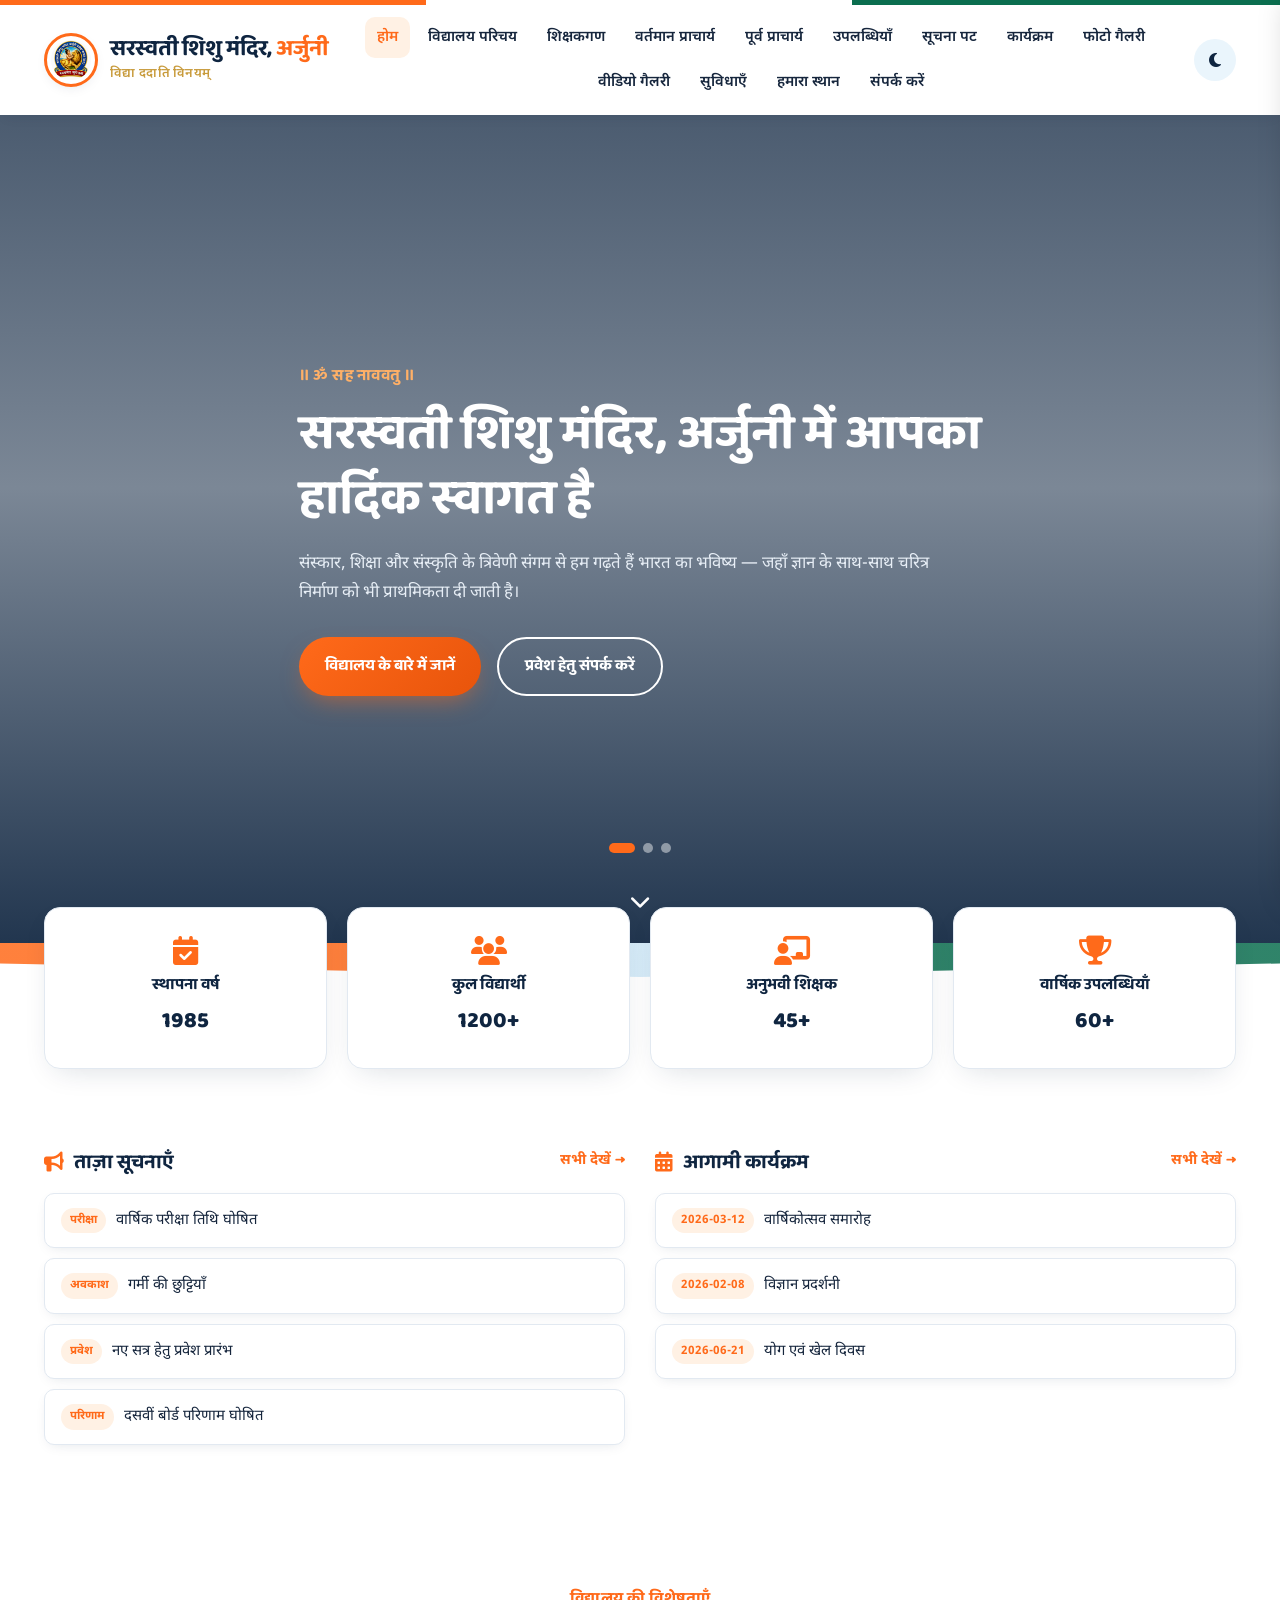
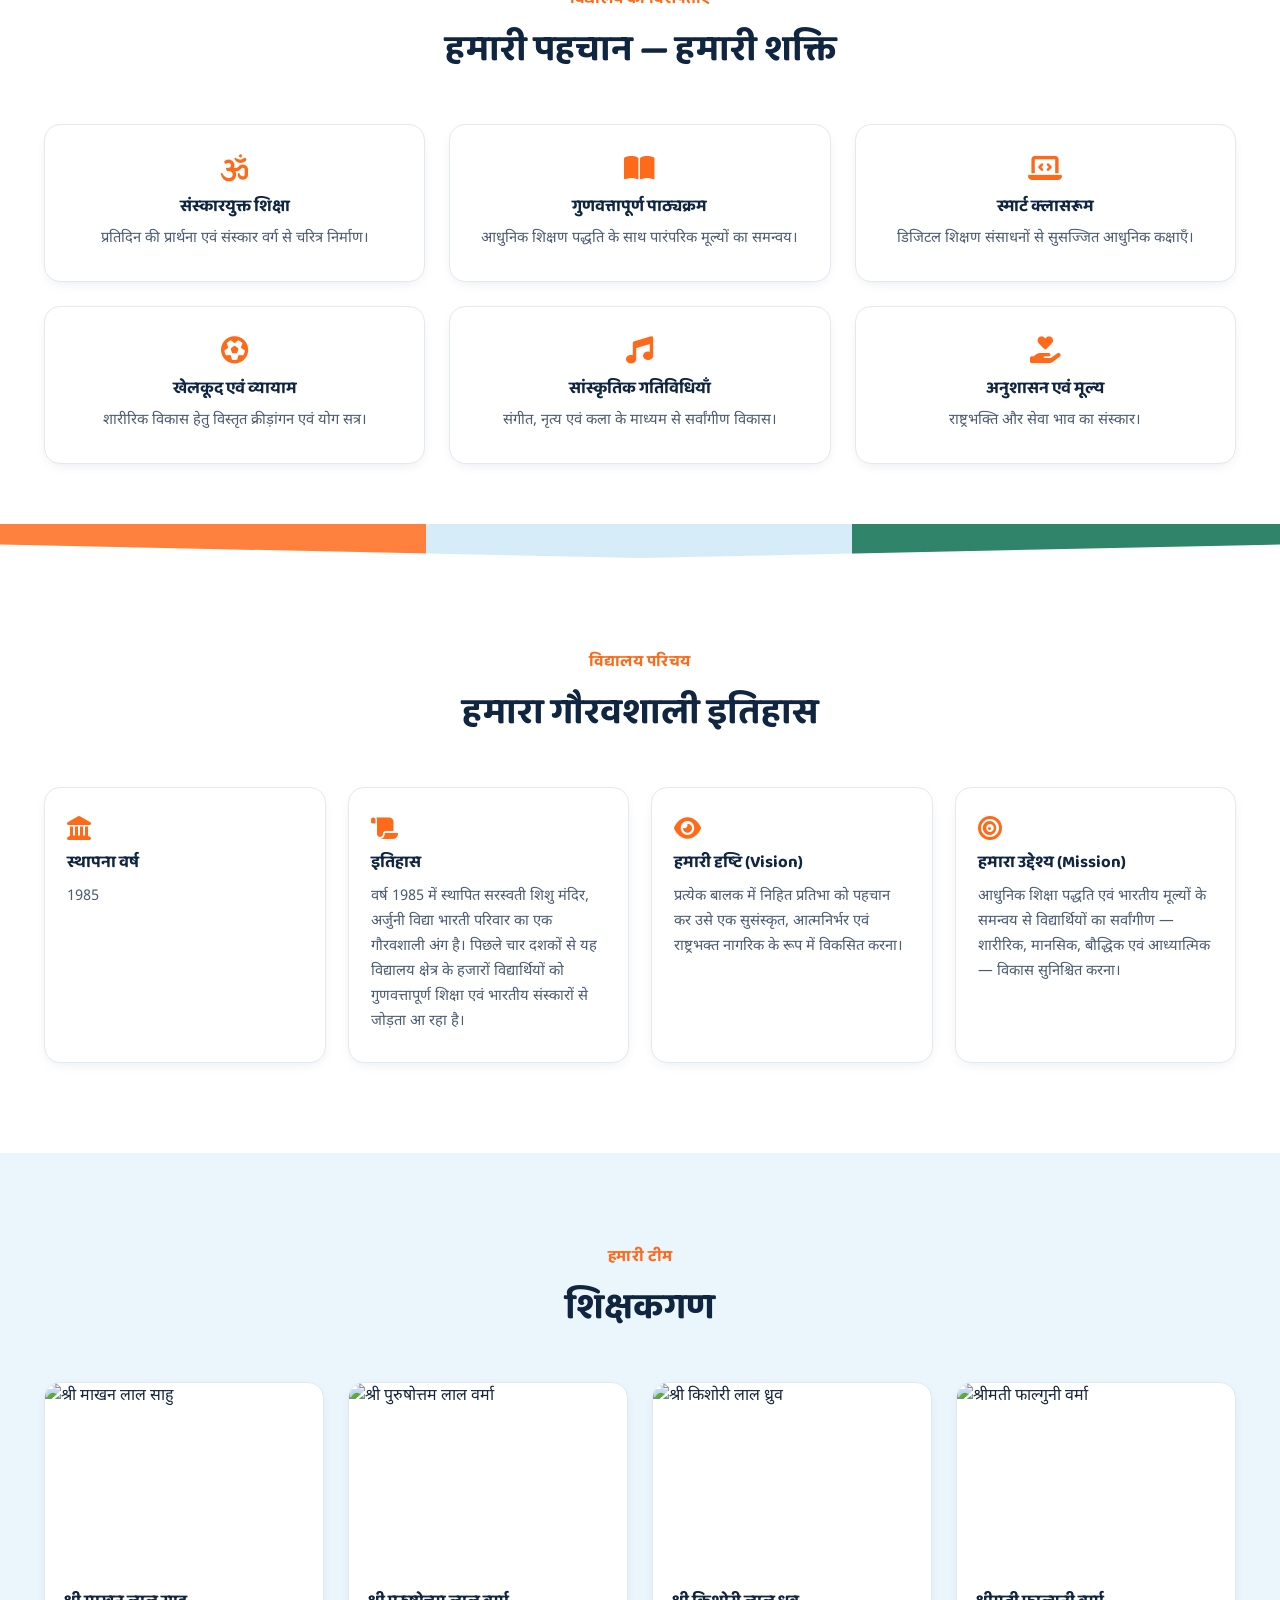
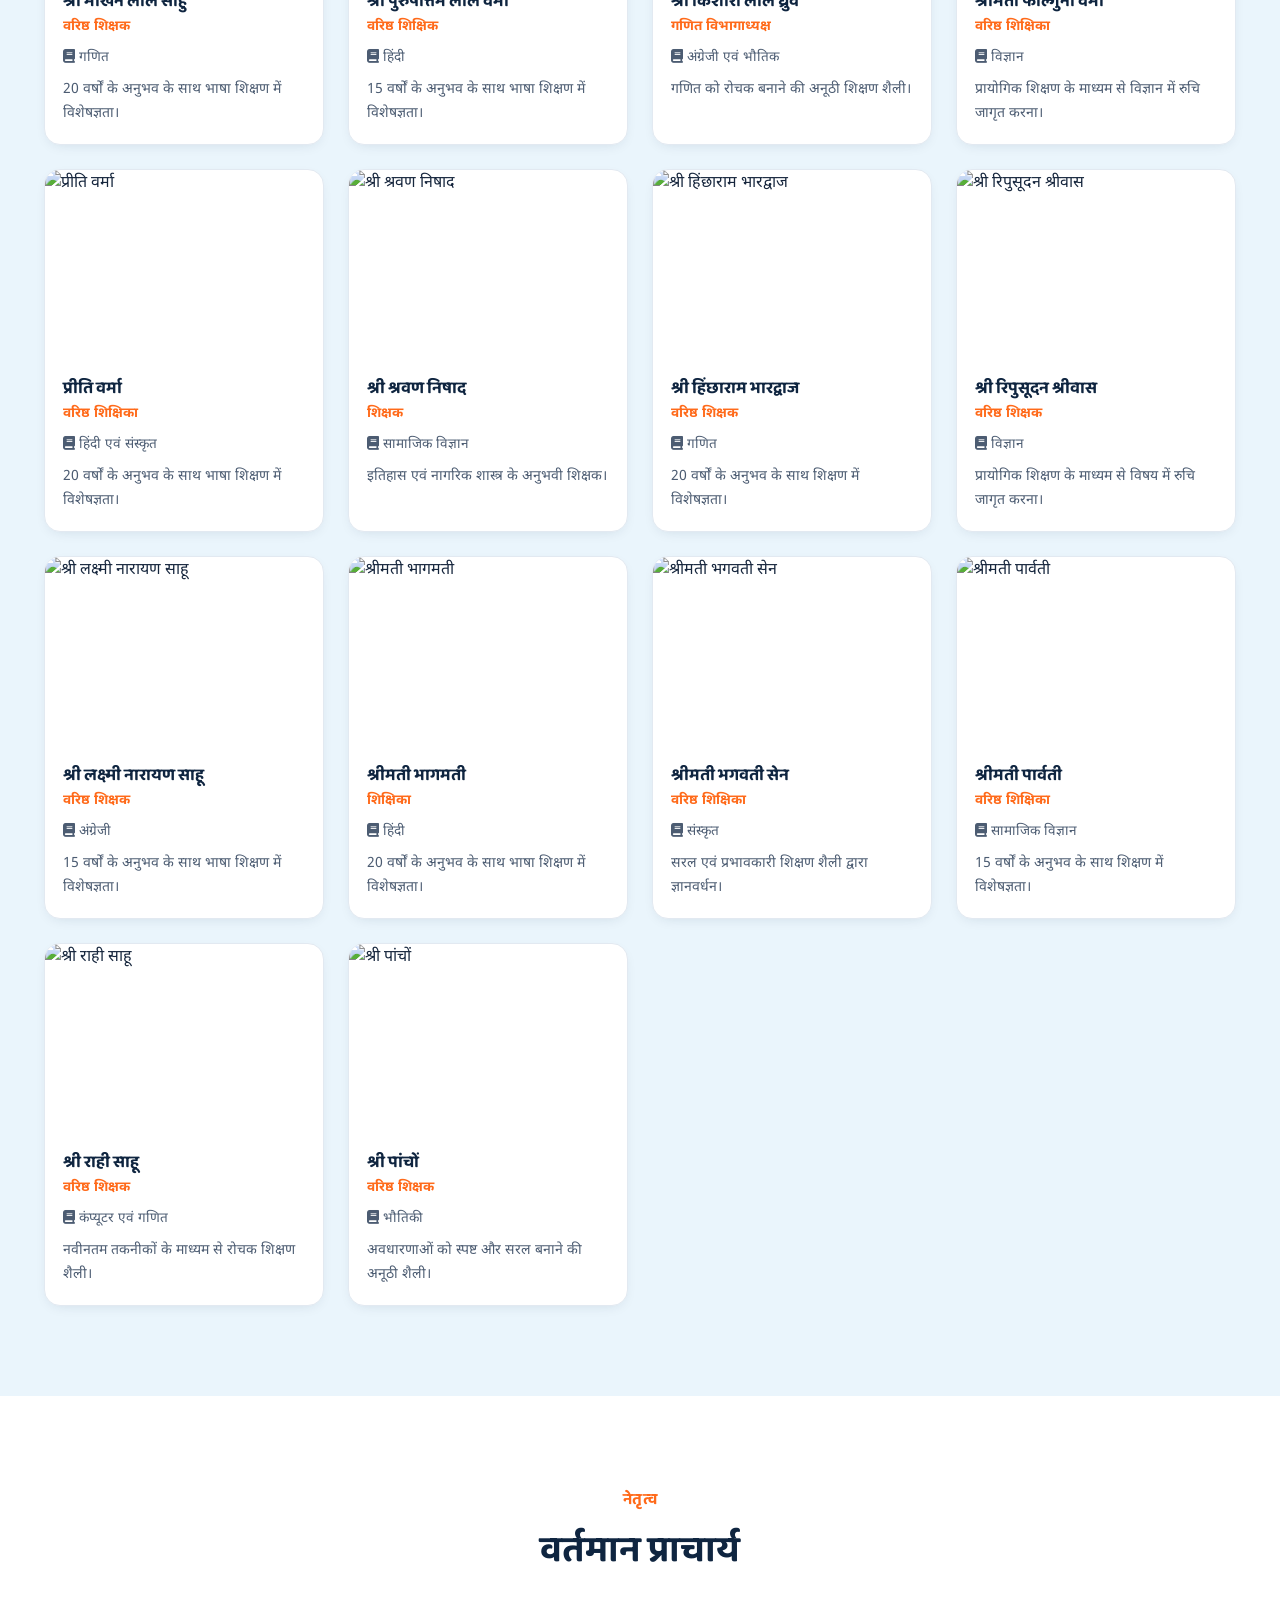
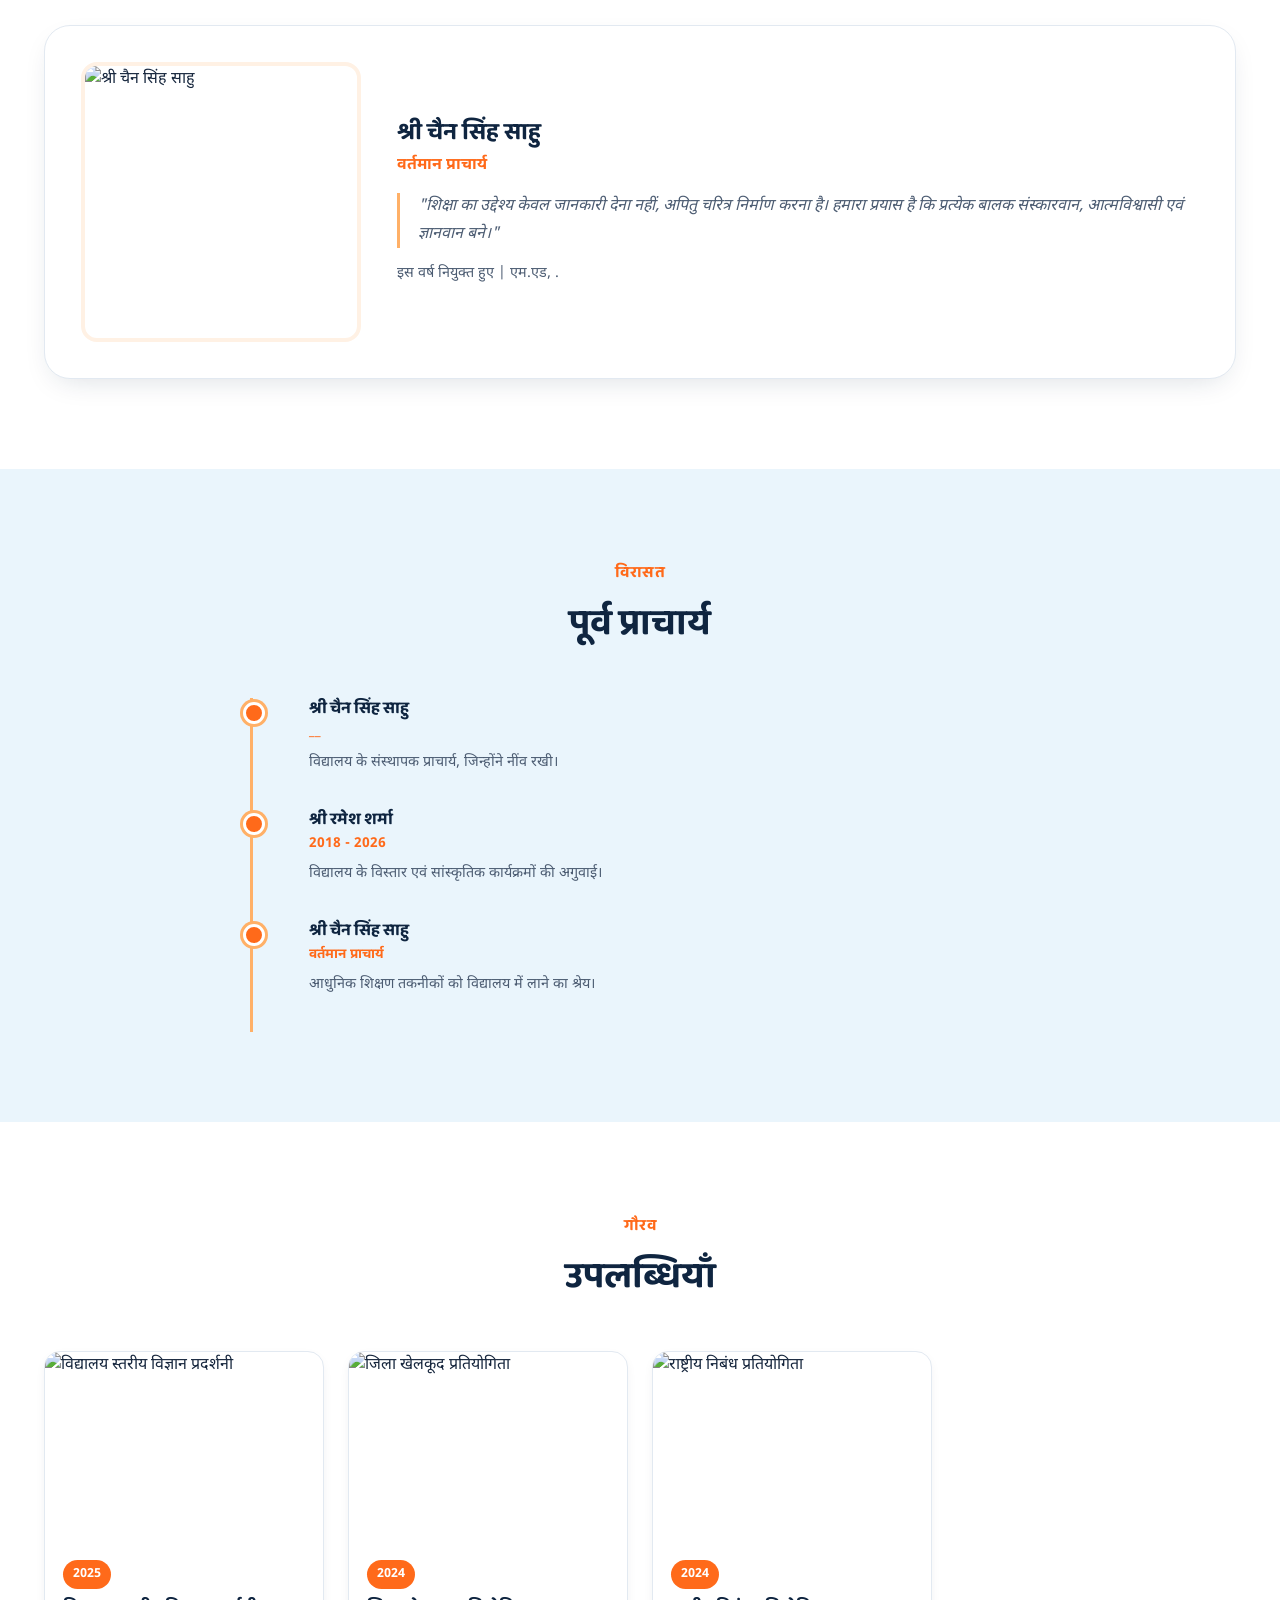
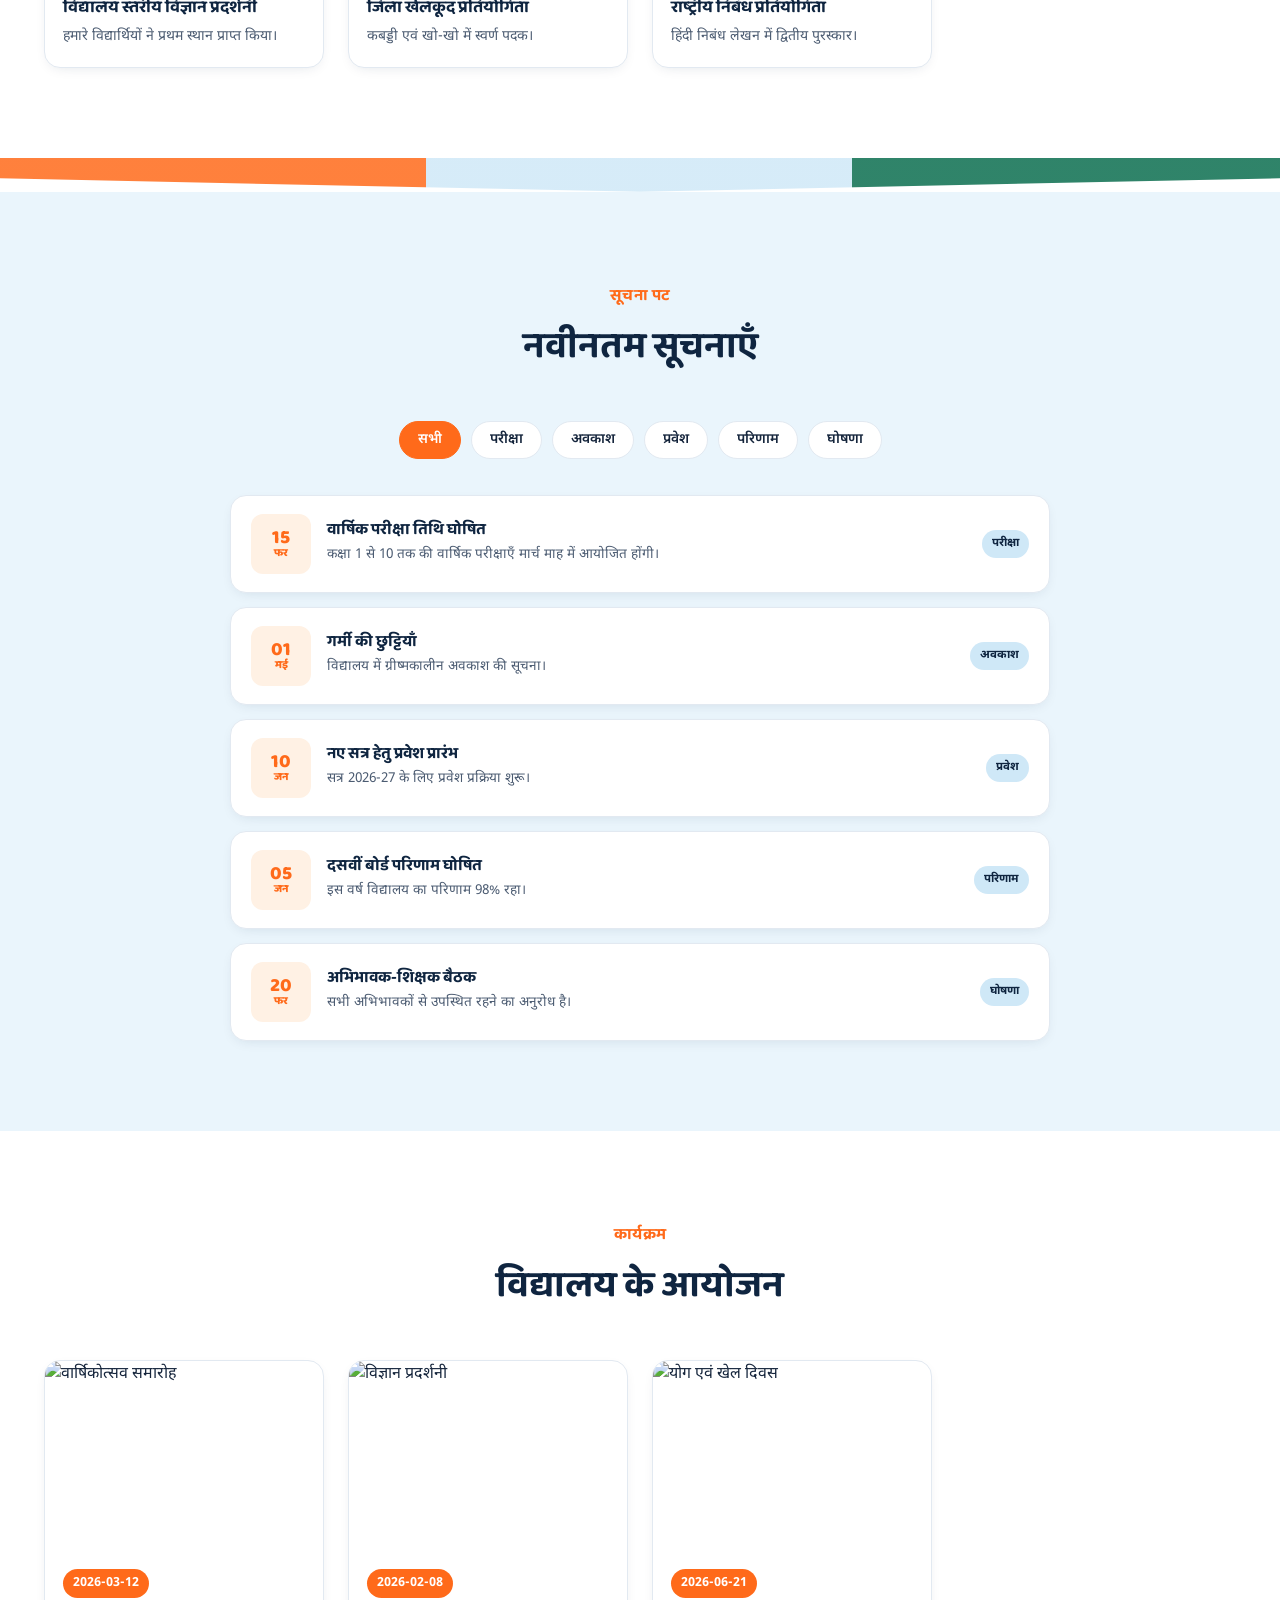
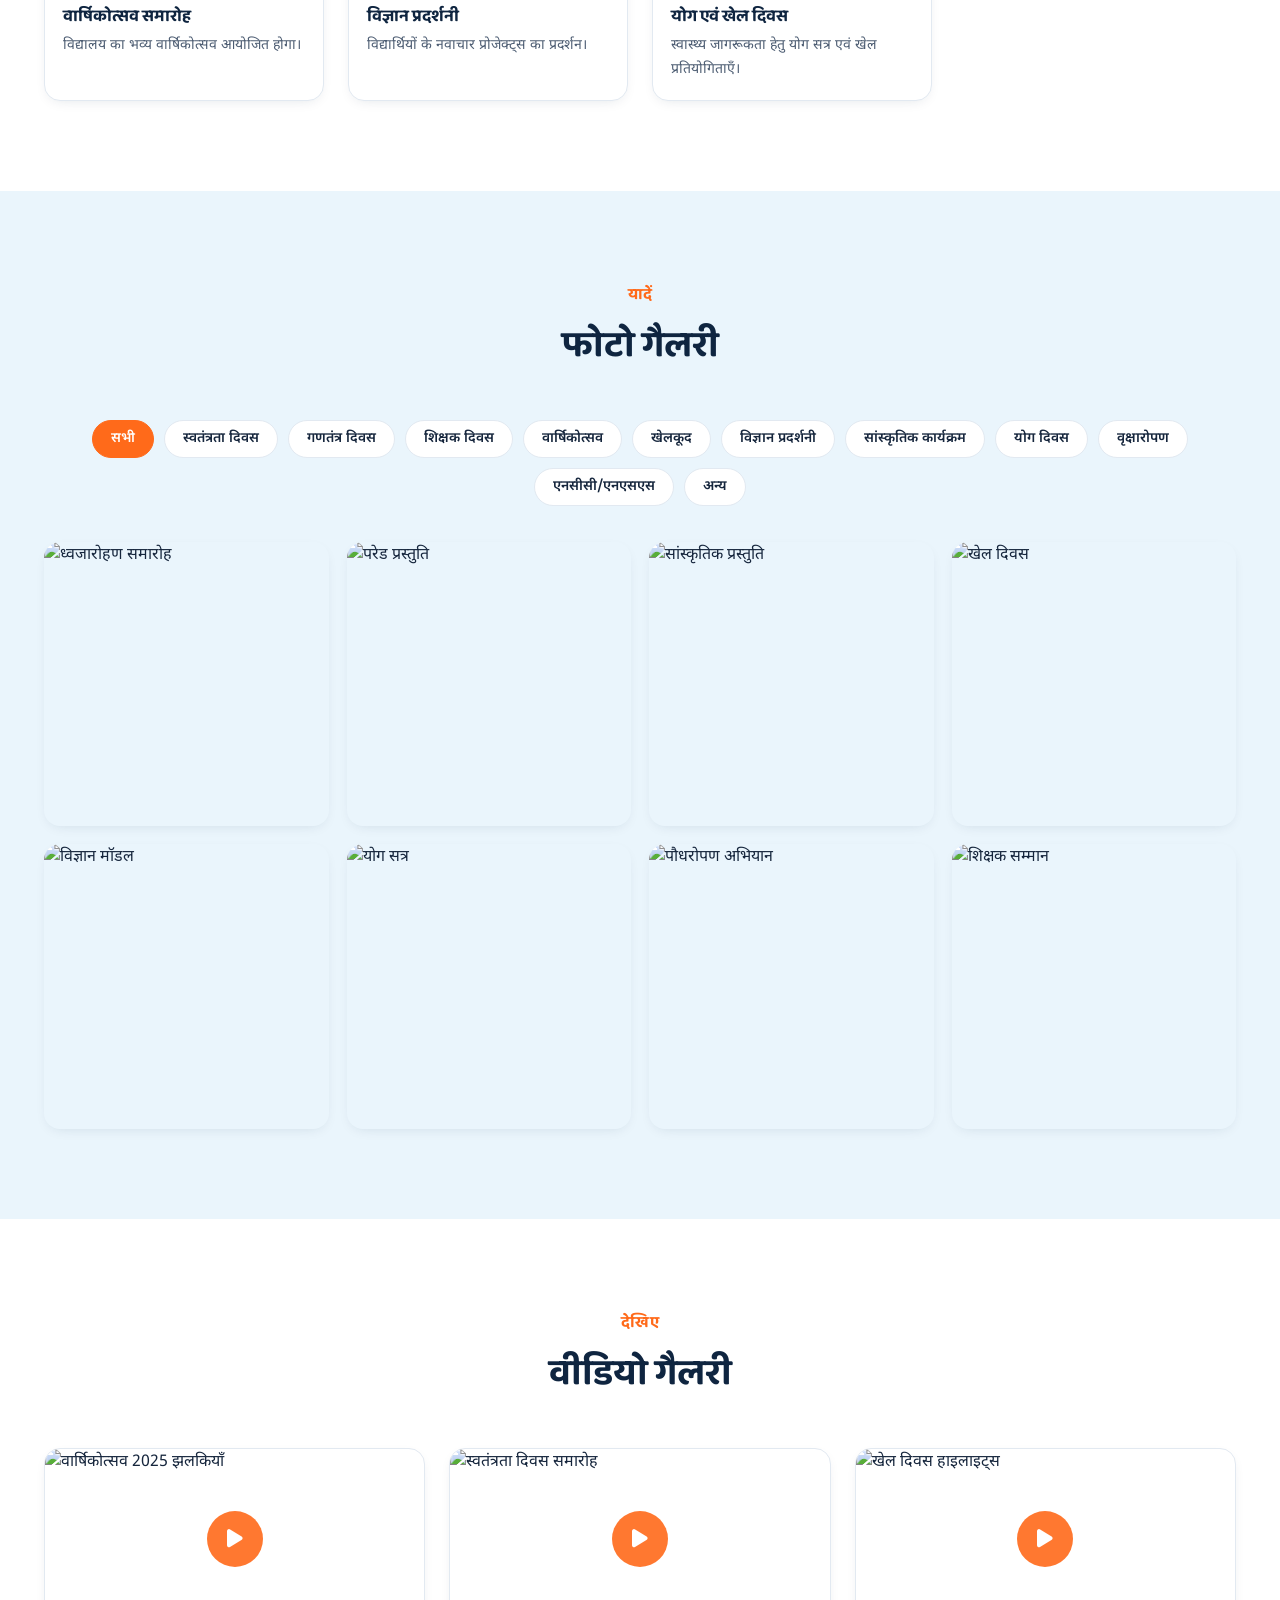
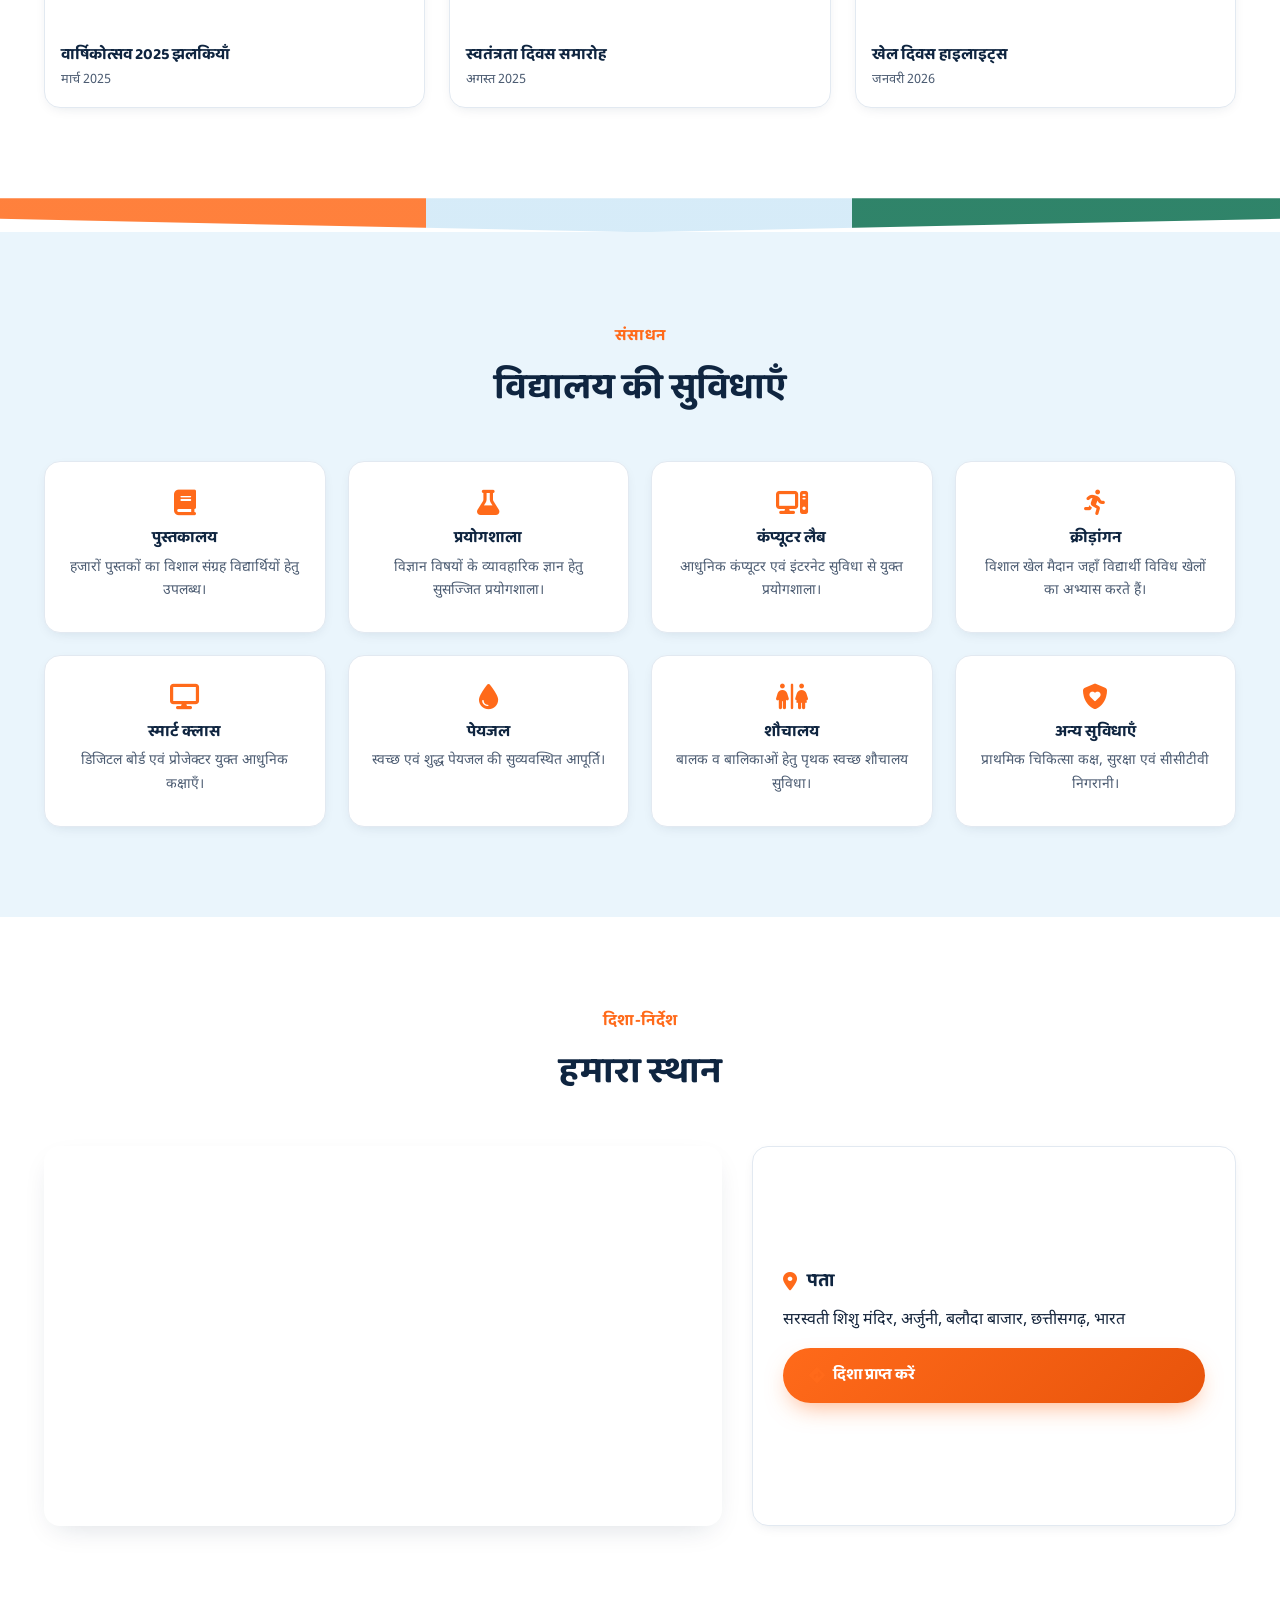
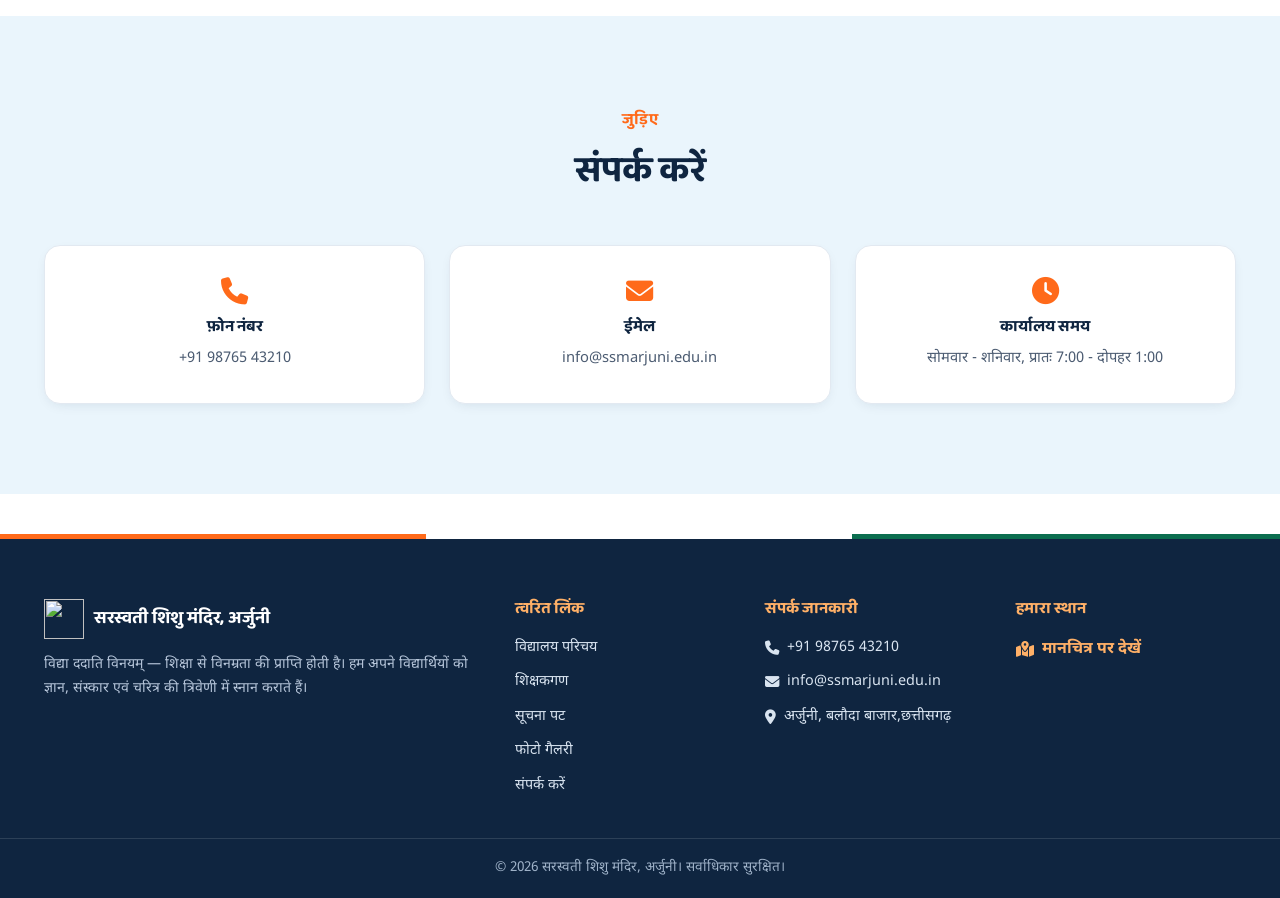
==== commit 82b27d90: "Replace logo image source with local file" ====
--- a/index.html
+++ b/index.html
@@ -4,7 +4,8 @@
 <meta charset="UTF-8">
 <meta name="viewport" content="width=device-width, initial-scale=1.0">
 <title>सरस्वती शिशु मंदिर, अर्जुनी | आधिकारिक वेबसाइट</title>
-<meta name="description" content="सरस्वती शिशु मंदिर, अर्जुनी की आधिकारिक वेबसाइट - विद्यालय परिचय, शिक्षकगण, सूचना पट, फोटो गैलरी एवं अधिक जानकारी।">
+<link rel="icon" type="image/png" href="ssmlogo.png">
+  <meta name="description" content="सरस्वती शिशु मंदिर, अर्जुनी की आधिकारिक वेबसाइट - विद्यालय परिचय, शिक्षकगण, सूचना पट, फोटो गैलरी एवं अधिक जानकारी।">
 <meta name="theme-color" content="#0F2540">
 
 <!-- Google Fonts: Baloo 2 for display (warm, rounded, Devanagari support), Noto Sans Devanagari for body text -->
@@ -38,7 +39,7 @@
   <div class="tricolor-strip" aria-hidden="true"></div>
   <div class="header-inner container">
     <div class="brand">
-      <img src="https://api.iconify.design/mdi:school.svg?color=%23FF6A1A" alt="सरस्वती शिशु मंदिर लोगो" class="brand-logo" id="schoolLogo" width="56" height="56">
+      <img src="ssmlogo.png" alt="सरस्वती शिशु मंदिर लोगो" class="brand-logo" id="schoolLogo" width="56" height="56">
       <div class="brand-text">
         <h1>सरस्वती शिशु मंदिर, <span>अर्जुनी</span></h1>
         <p class="brand-tagline">विद्या ददाति विनयम्</p>
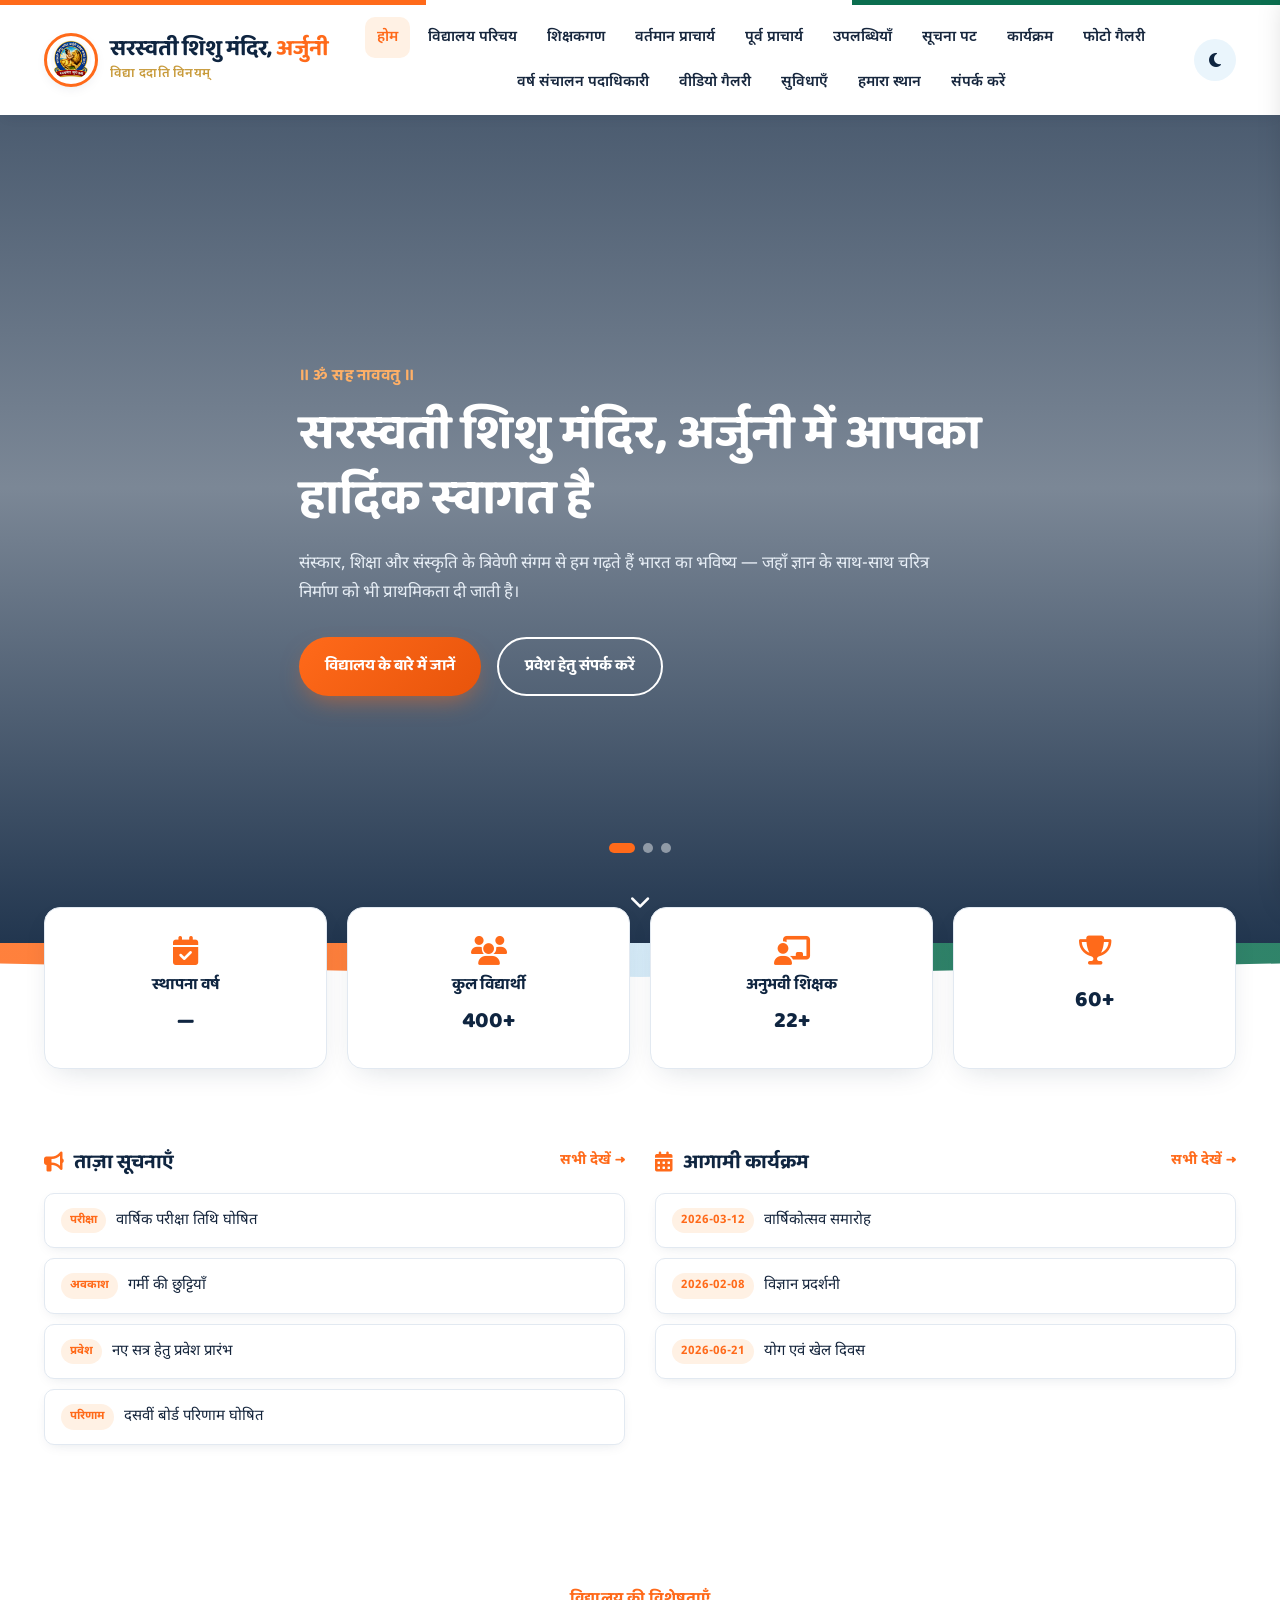
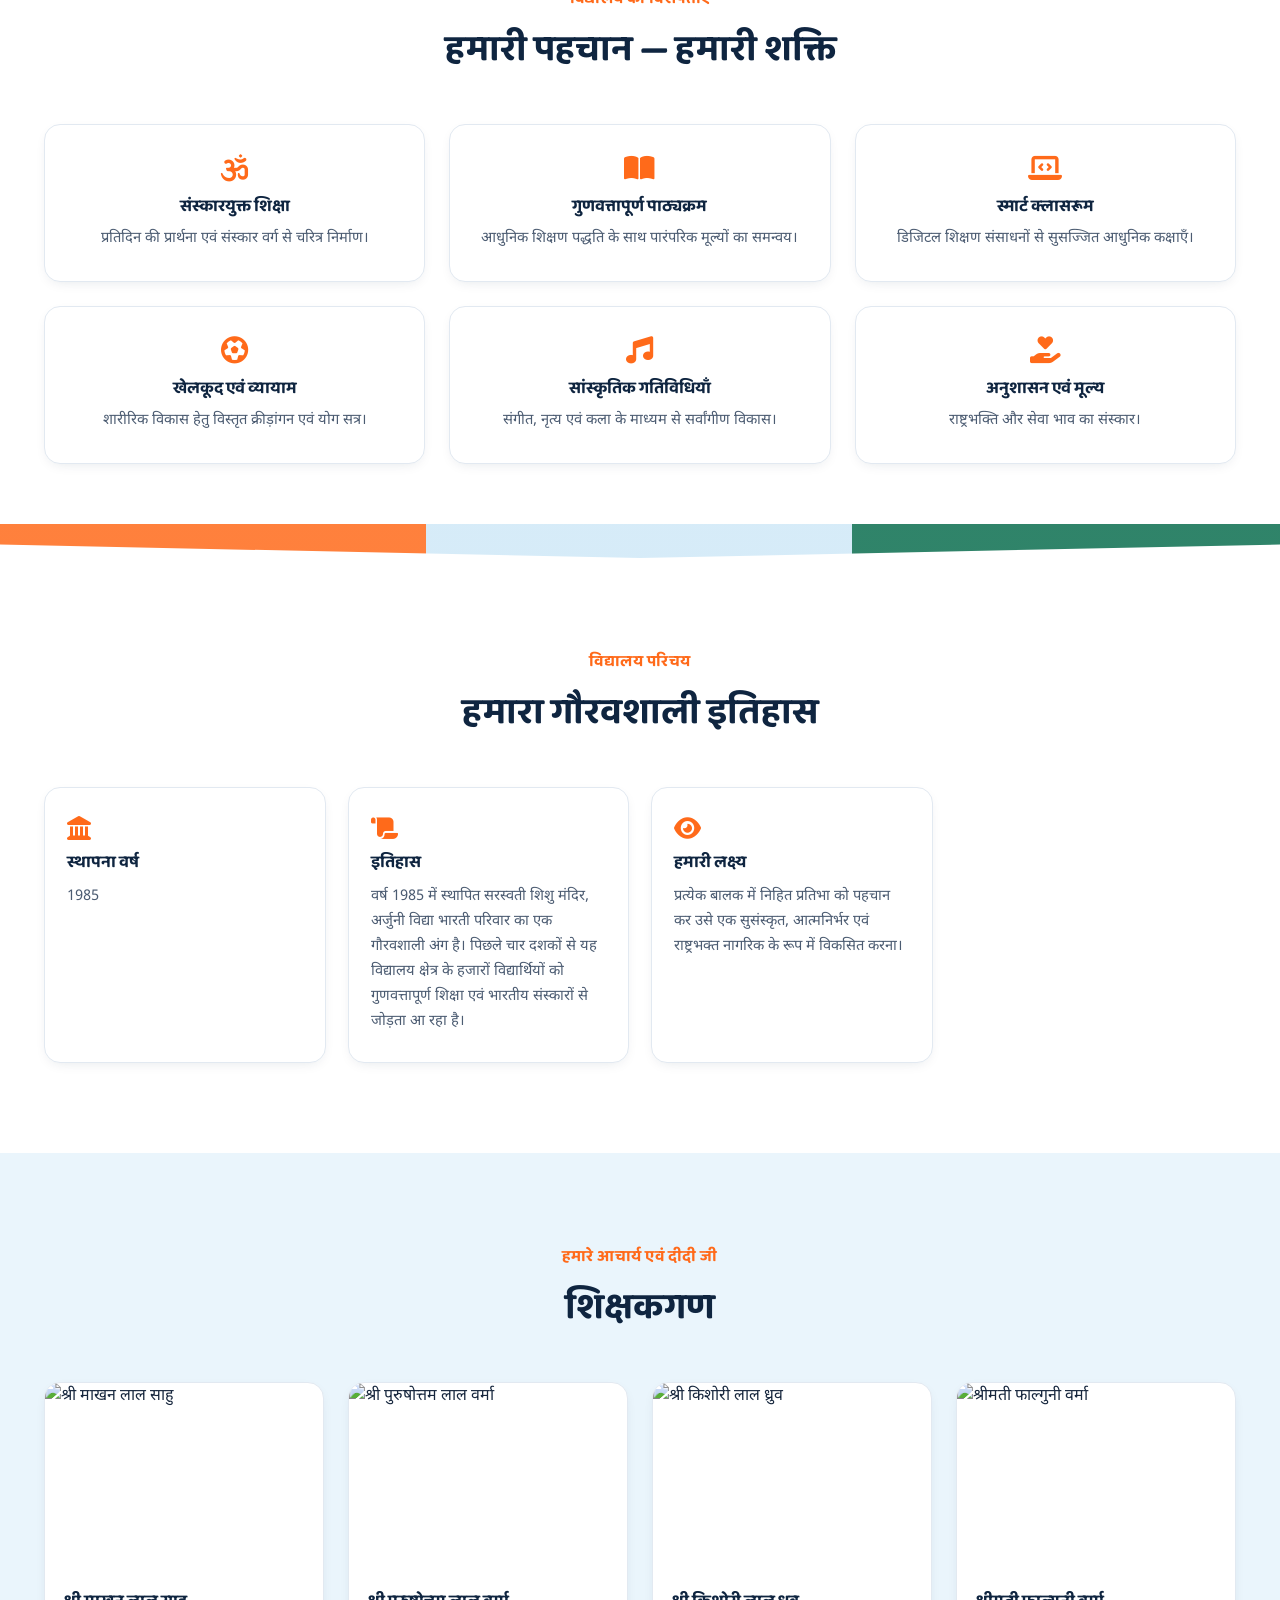
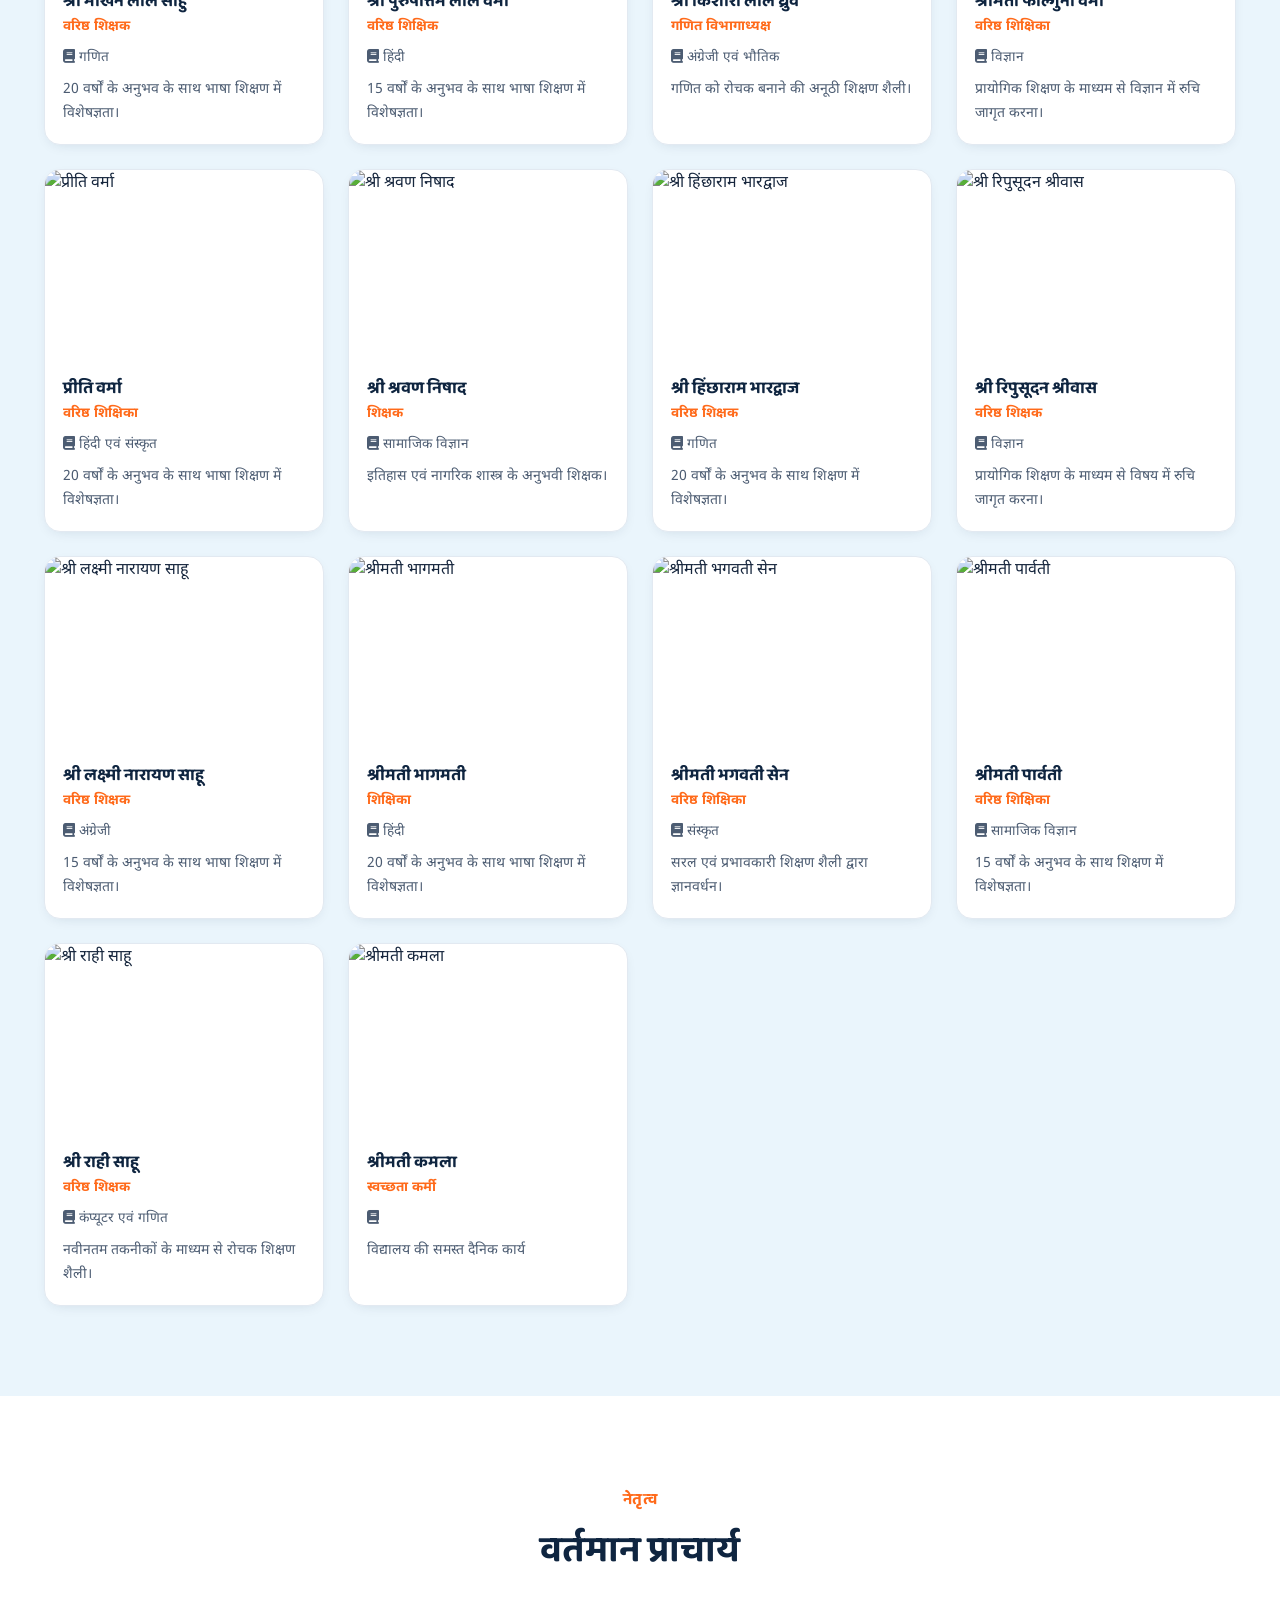
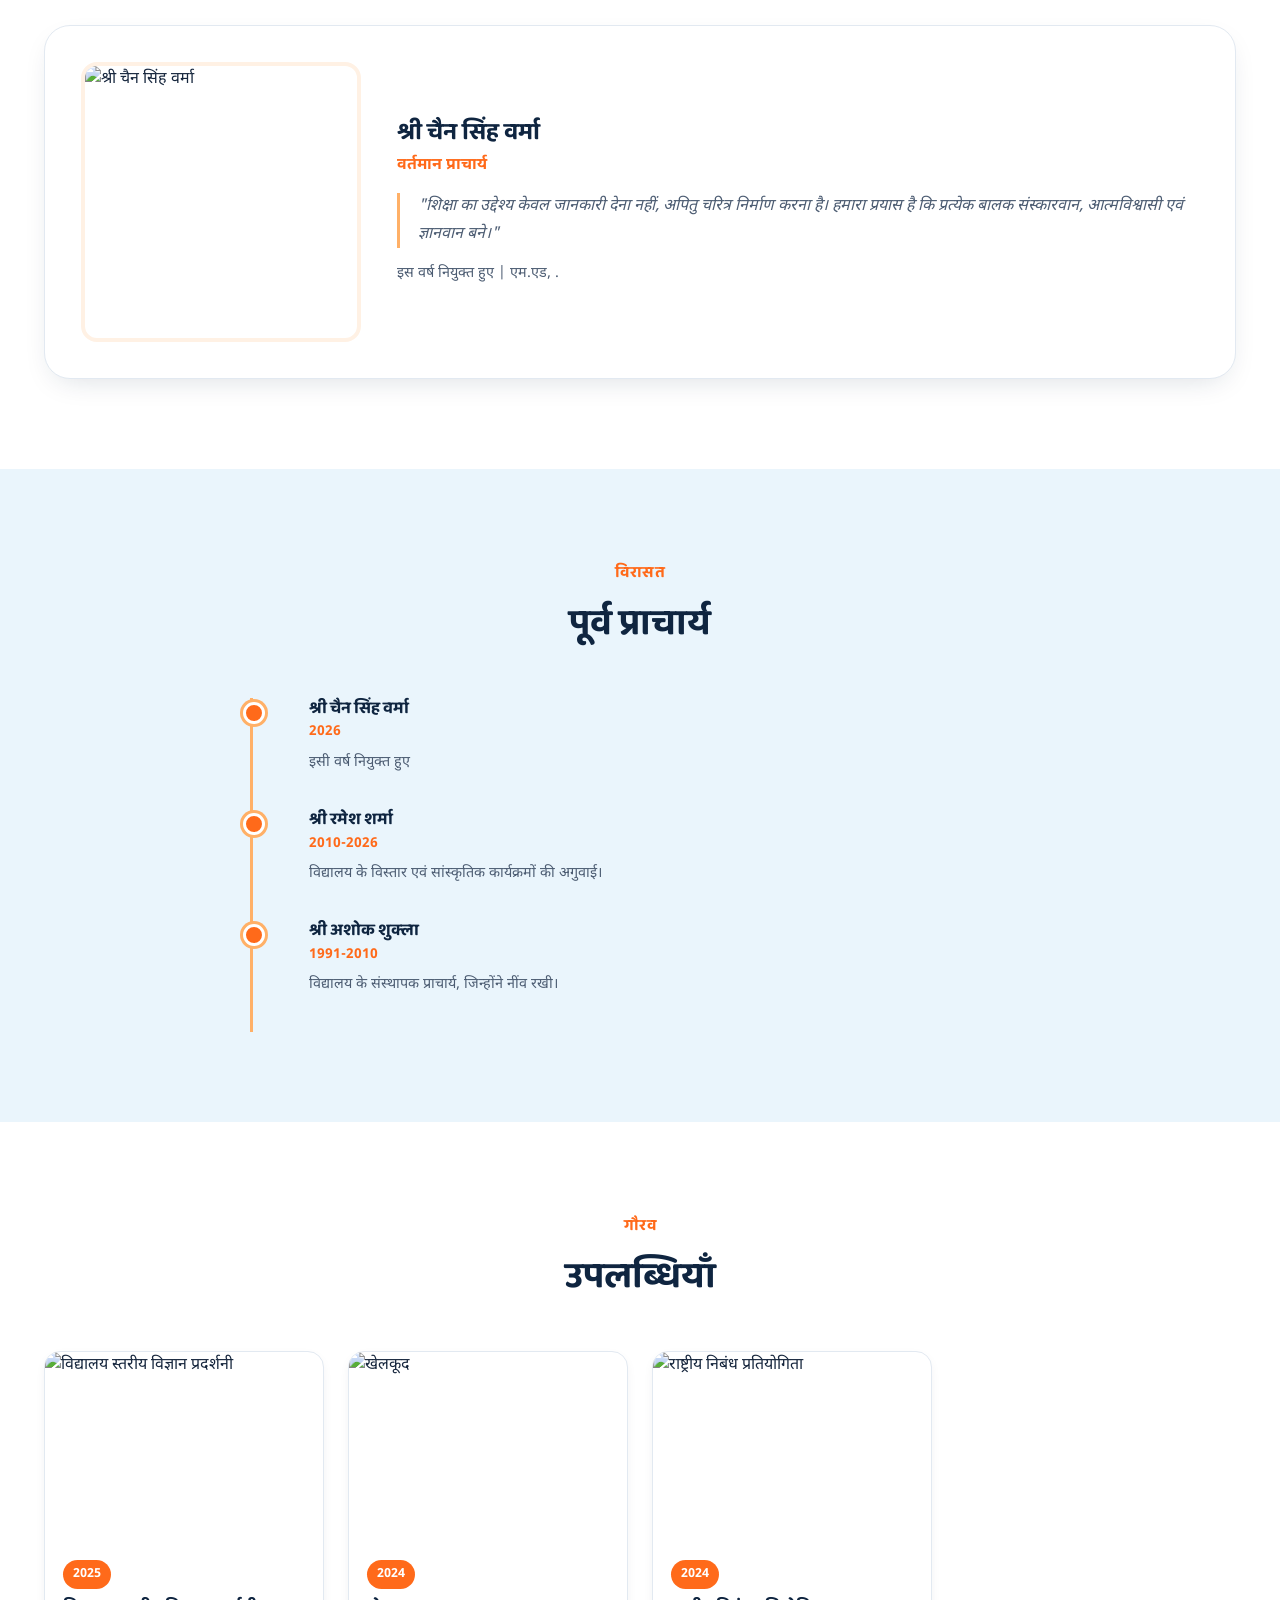
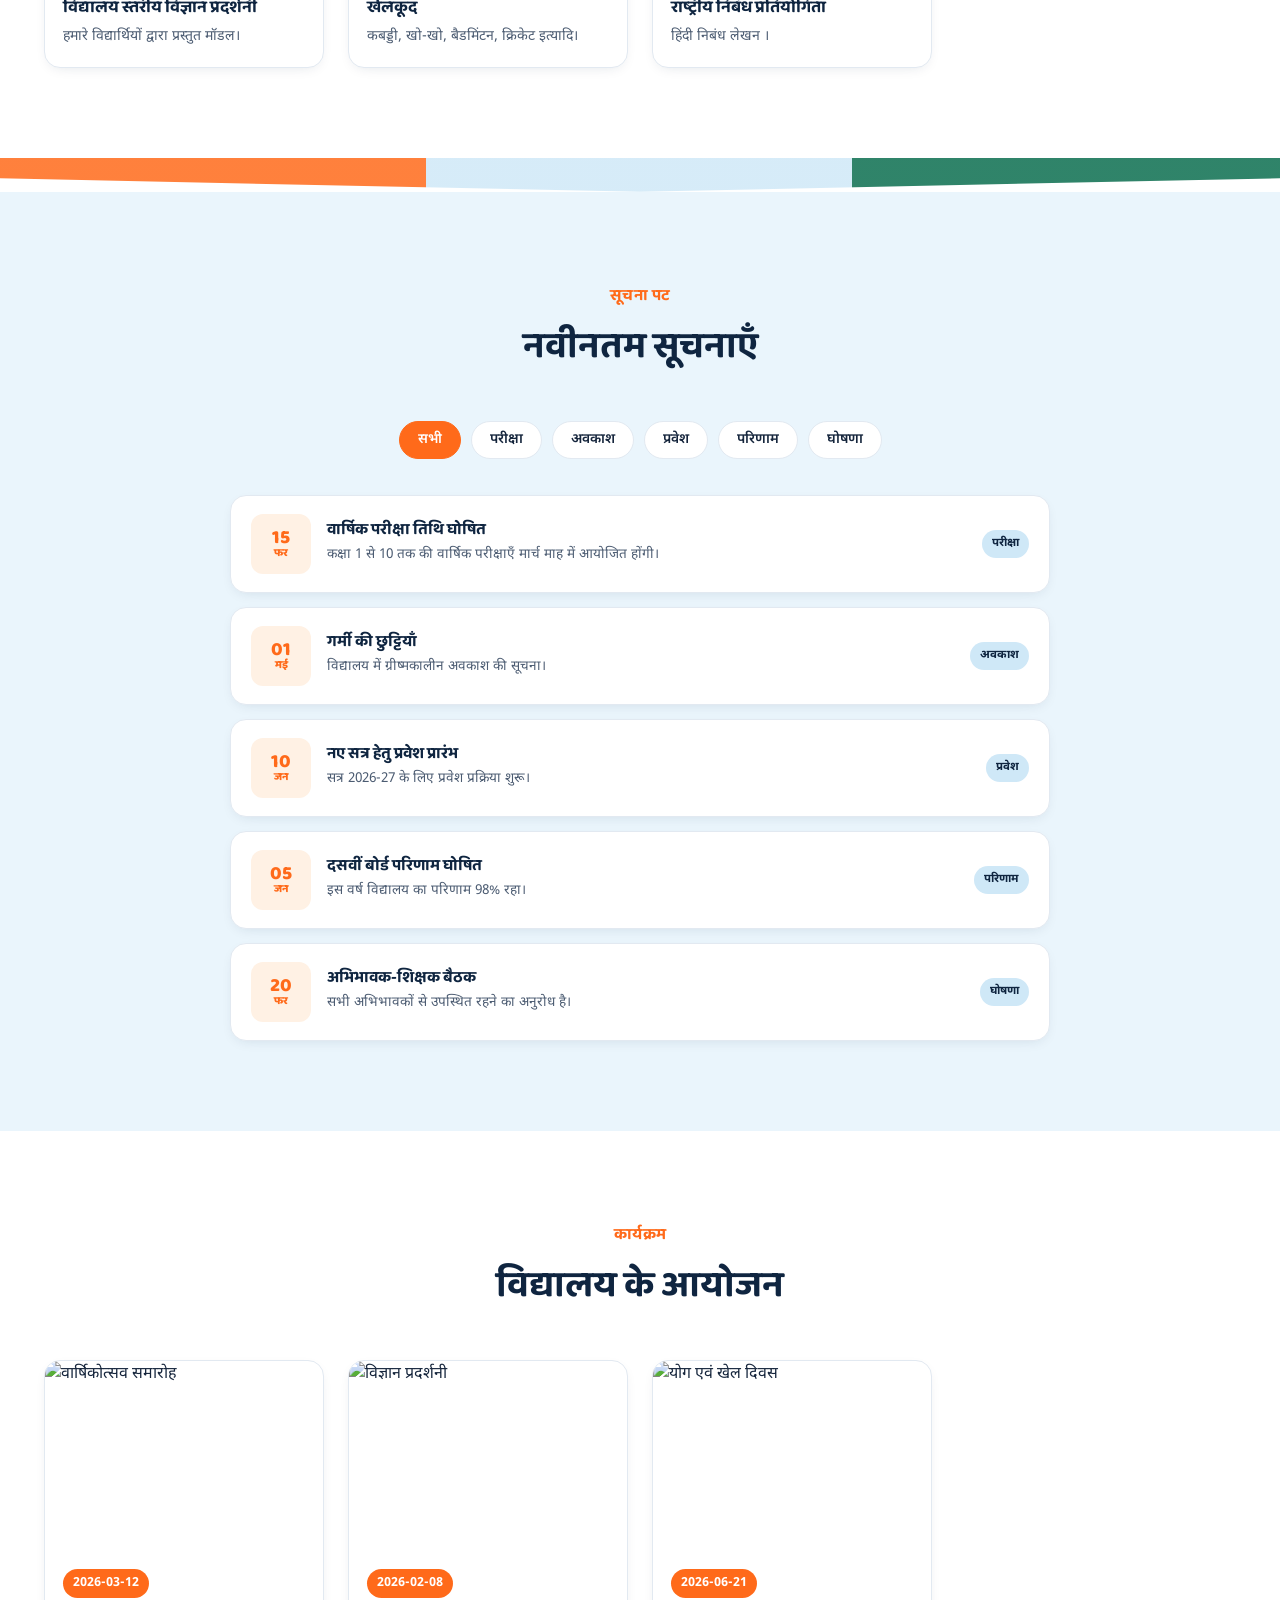
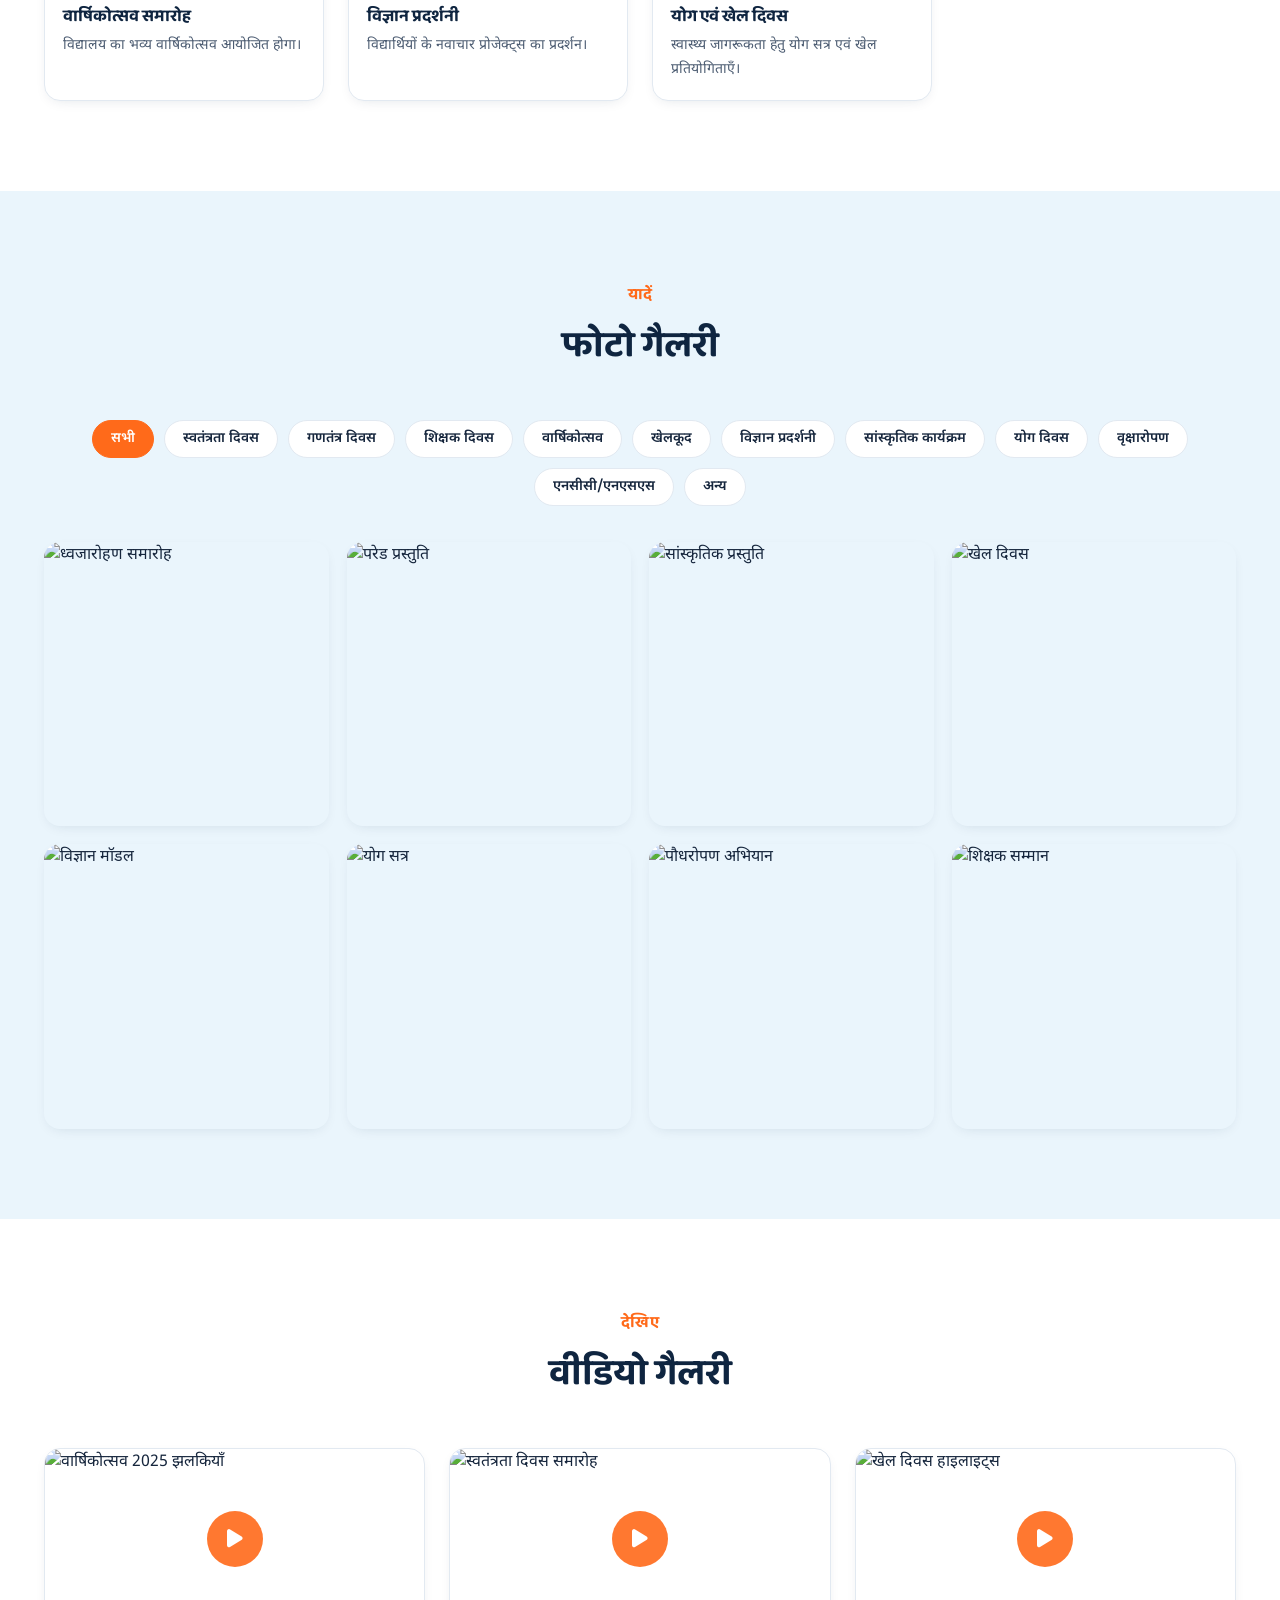
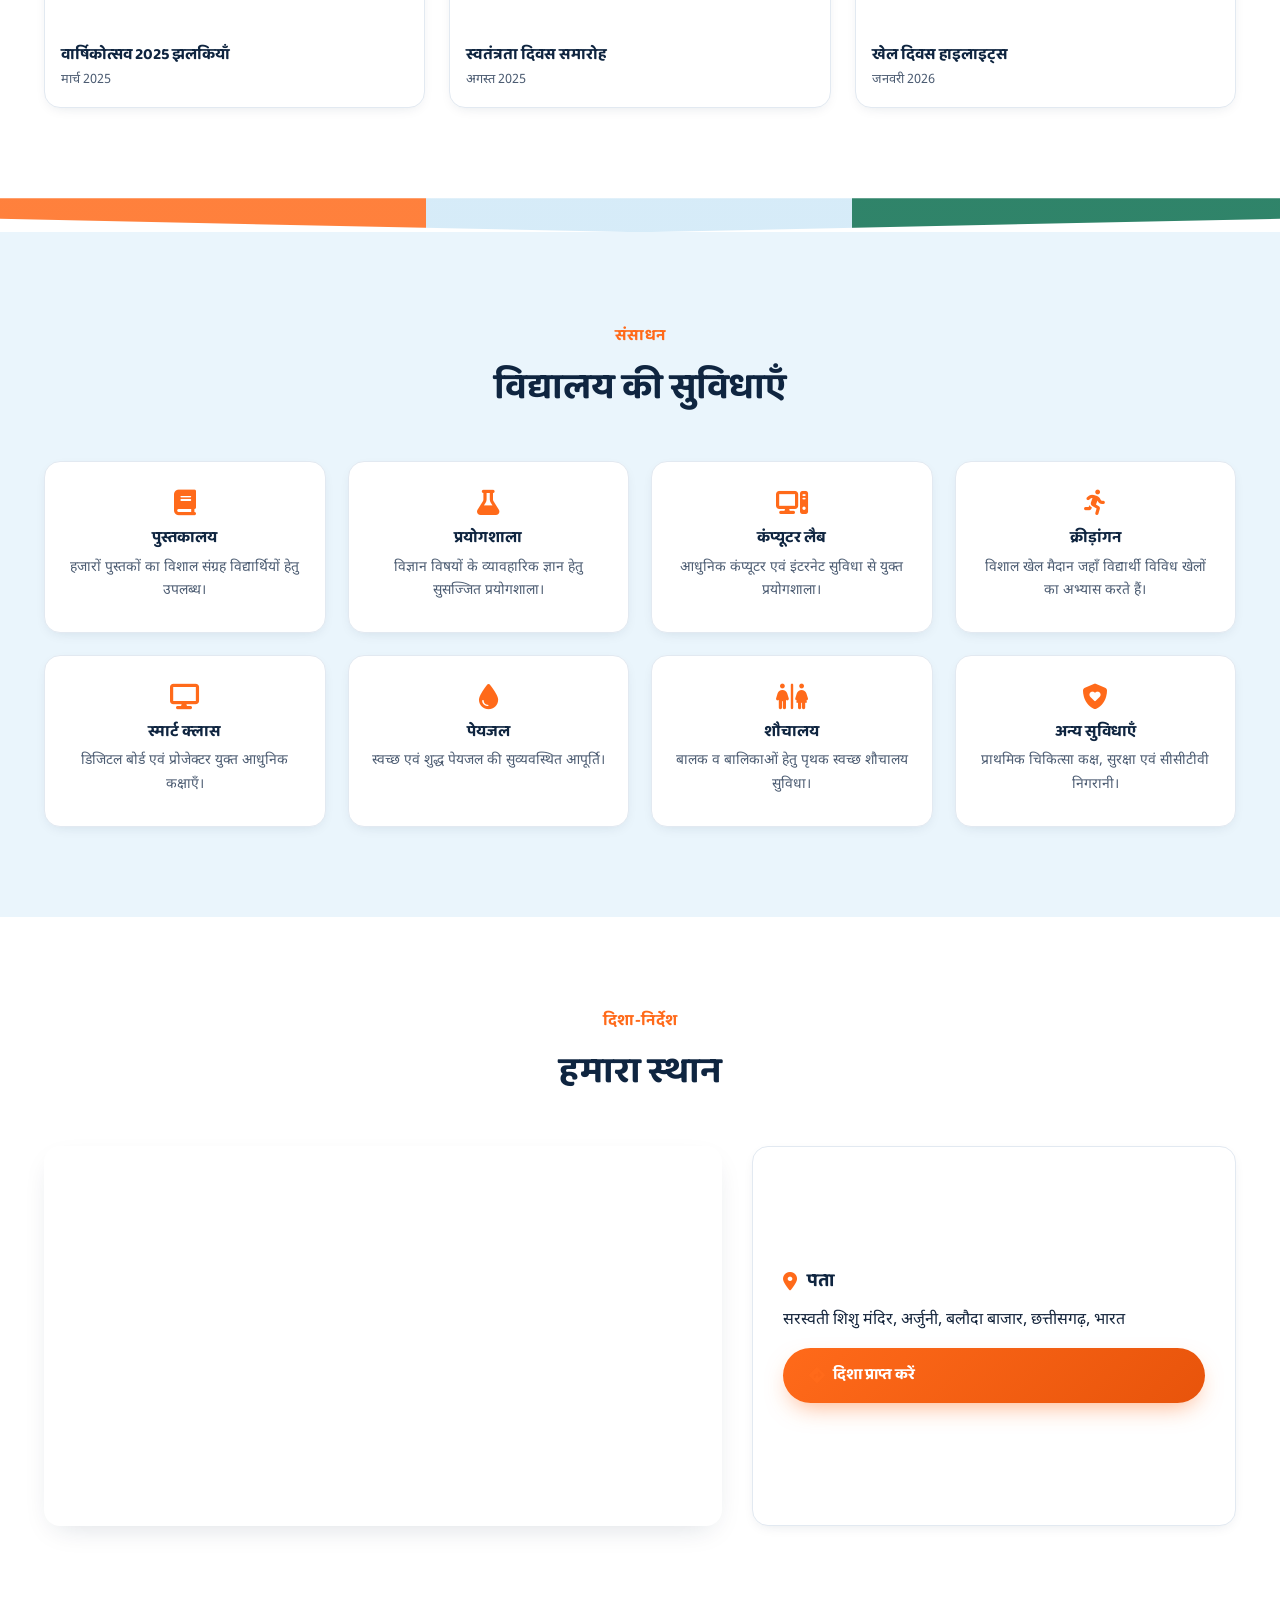
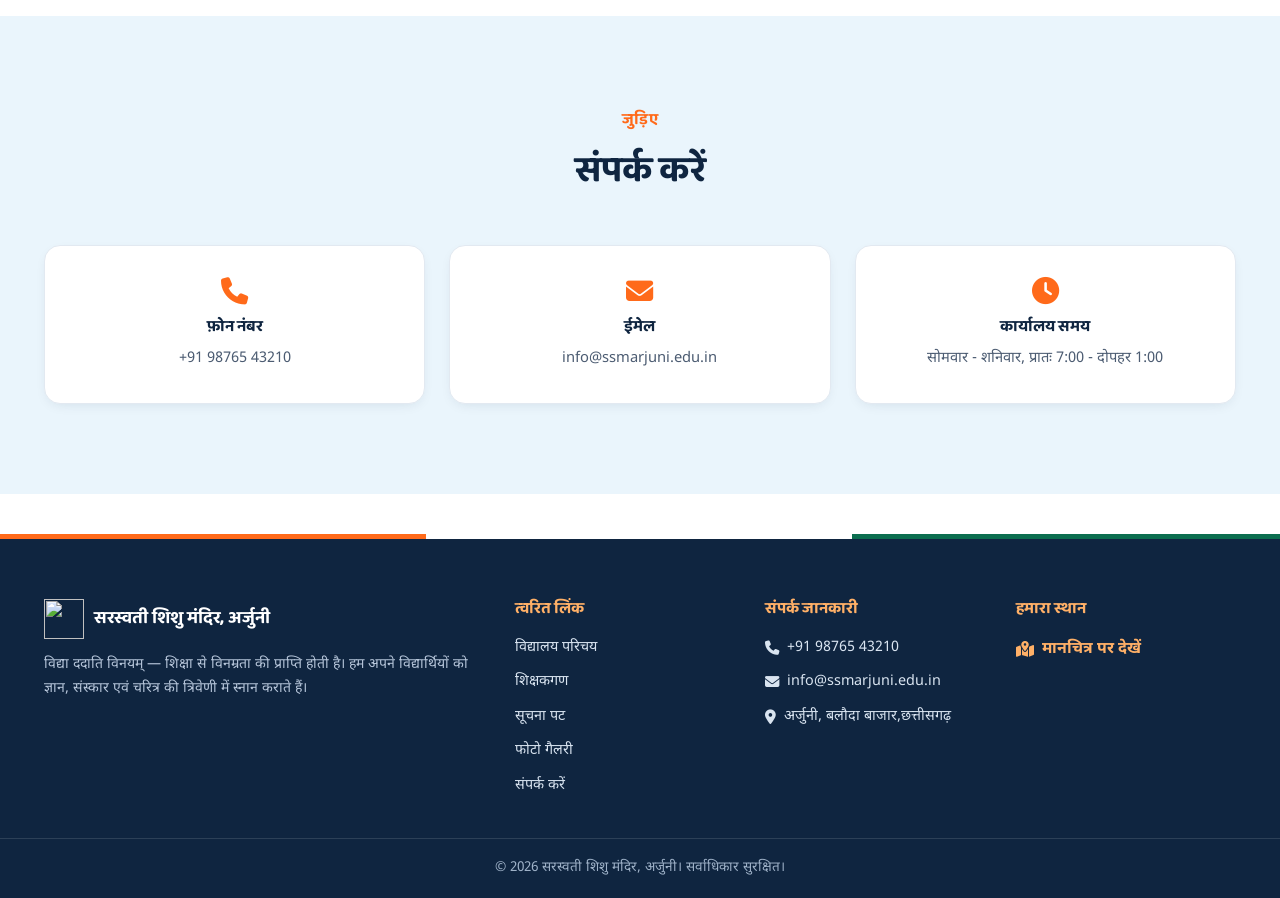
==== commit 4a461cea: "Update HTML content and labels in index.html" ====
--- a/index.html
+++ b/index.html
@@ -57,6 +57,7 @@
         <li><a href="#notices" class="nav-link">सूचना पट</a></li>
         <li><a href="#events" class="nav-link">कार्यक्रम</a></li>
         <li><a href="#gallery" class="nav-link">फोटो गैलरी</a></li>
+        <li><a href=",,," class="nav-link">वर्ष संचालन पदाधिकारी</a></li>
         <li><a href="#videos" class="nav-link">वीडियो गैलरी</a></li>
         <li><a href="#facilities" class="nav-link">सुविधाएँ</a></li>
         <li><a href="#location" class="nav-link">हमारा स्थान</a></li>
@@ -133,16 +134,16 @@
     <div class="quick-card">
       <i class="fa-solid fa-users"></i>
       <h3>कुल विद्यार्थी</h3>
-      <p><span class="counter" data-target="1200">0</span>+</p>
+      <p><span class="counter" data-target="400">0</span>+</p>
     </div>
     <div class="quick-card">
       <i class="fa-solid fa-chalkboard-user"></i>
       <h3>अनुभवी शिक्षक</h3>
-      <p><span class="counter" data-target="45">0</span>+</p>
+      <p><span class="counter" data-target="22">0</span>+</p>
     </div>
     <div class="quick-card">
       <i class="fa-solid fa-trophy"></i>
-      <h3>वार्षिक उपलब्धियाँ</h3>
+      <h3></h3>
       <p><span class="counter" data-target="60">0</span>+</p>
     </div>
   </section>
@@ -213,13 +214,8 @@
         </div>
         <div class="intro-card">
           <i class="fa-solid fa-eye"></i>
-          <h3>हमारी दृष्टि (Vision)</h3>
+          <h3>हमारी लक्ष्य </h3>
           <p id="introVision">जानकारी लोड हो रही है...</p>
-        </div>
-        <div class="intro-card">
-          <i class="fa-solid fa-bullseye"></i>
-          <h3>हमारा उद्देश्य (Mission)</h3>
-          <p id="introMission">जानकारी लोड हो रही है...</p>
         </div>
       </div>
     </div>
@@ -229,7 +225,7 @@
   <section id="teachers" class="section alt-bg">
     <div class="container">
       <div class="section-head">
-        <span class="eyebrow">हमारी टीम</span>
+        <span class="eyebrow">हमारे आचार्य एवं दीदी जी</span>
         <h2>शिक्षकगण</h2>
       </div>
       <div class="card-grid" id="teachersGrid">
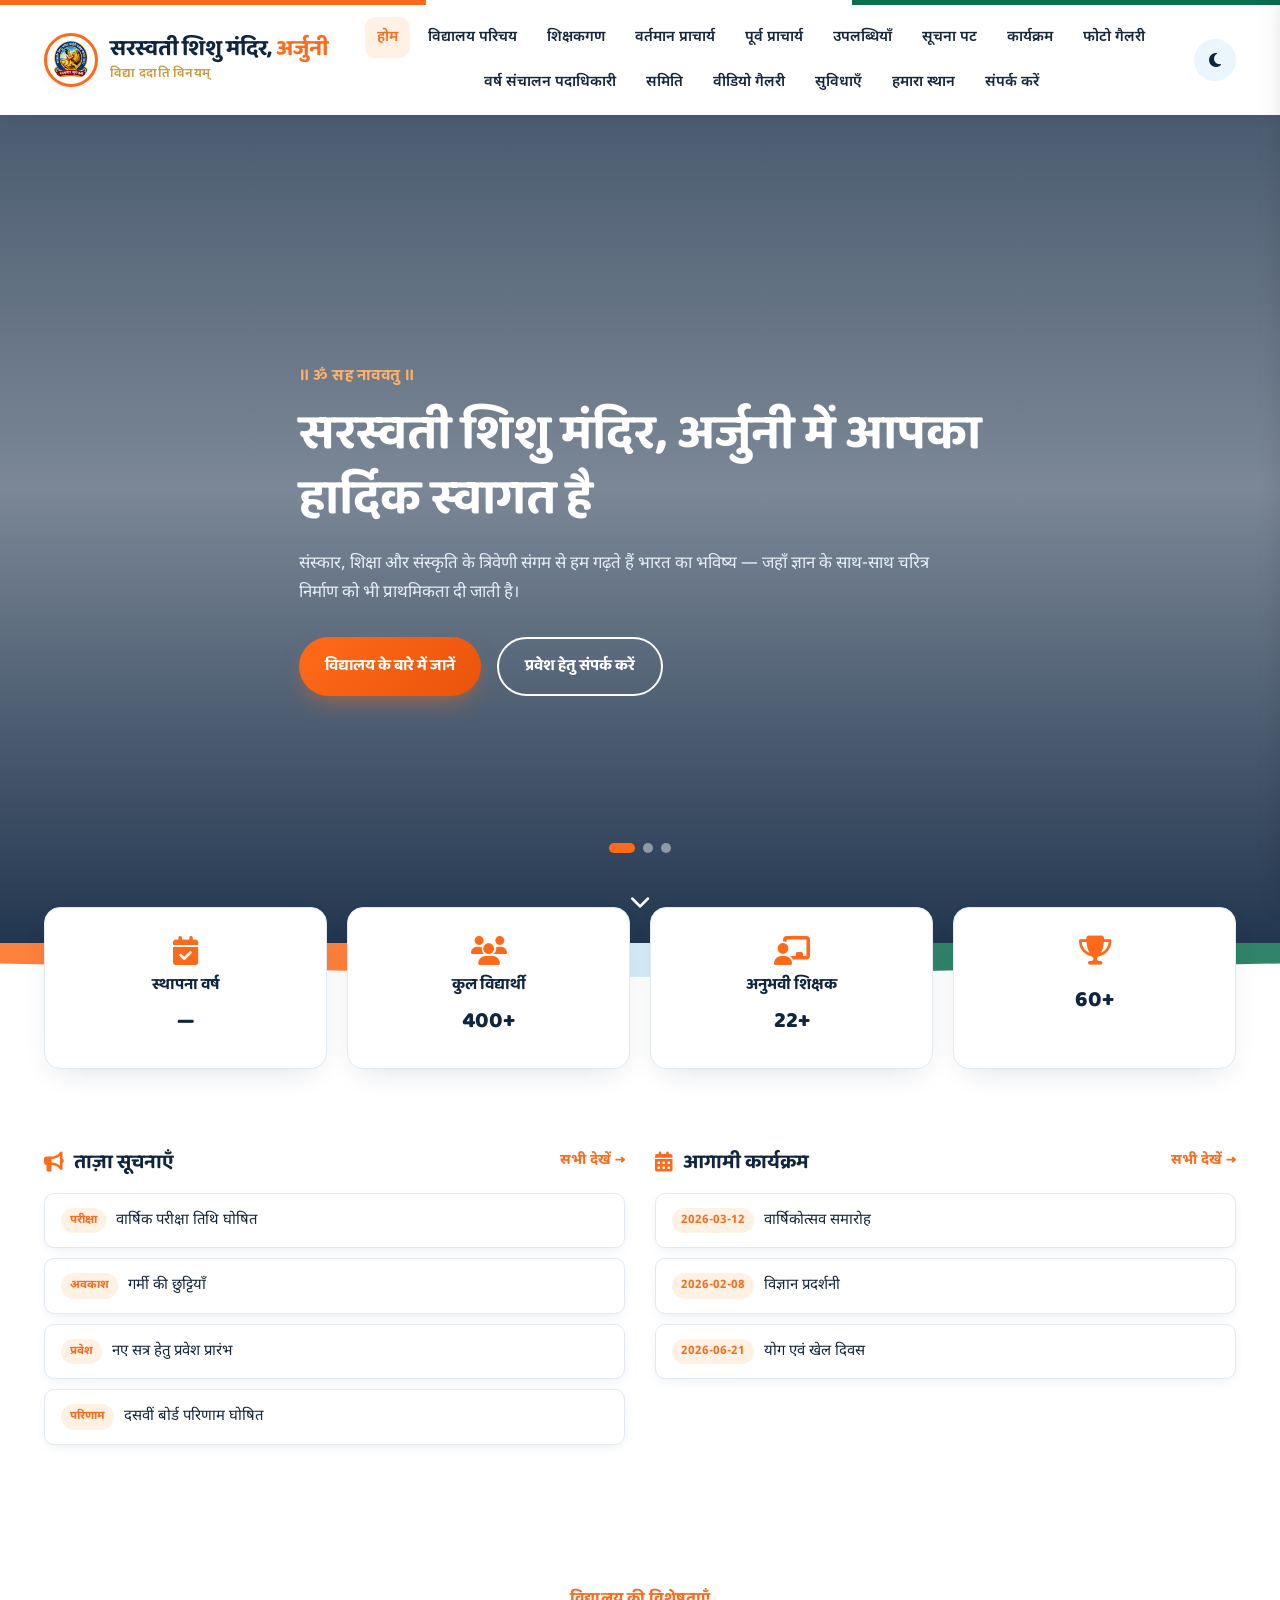
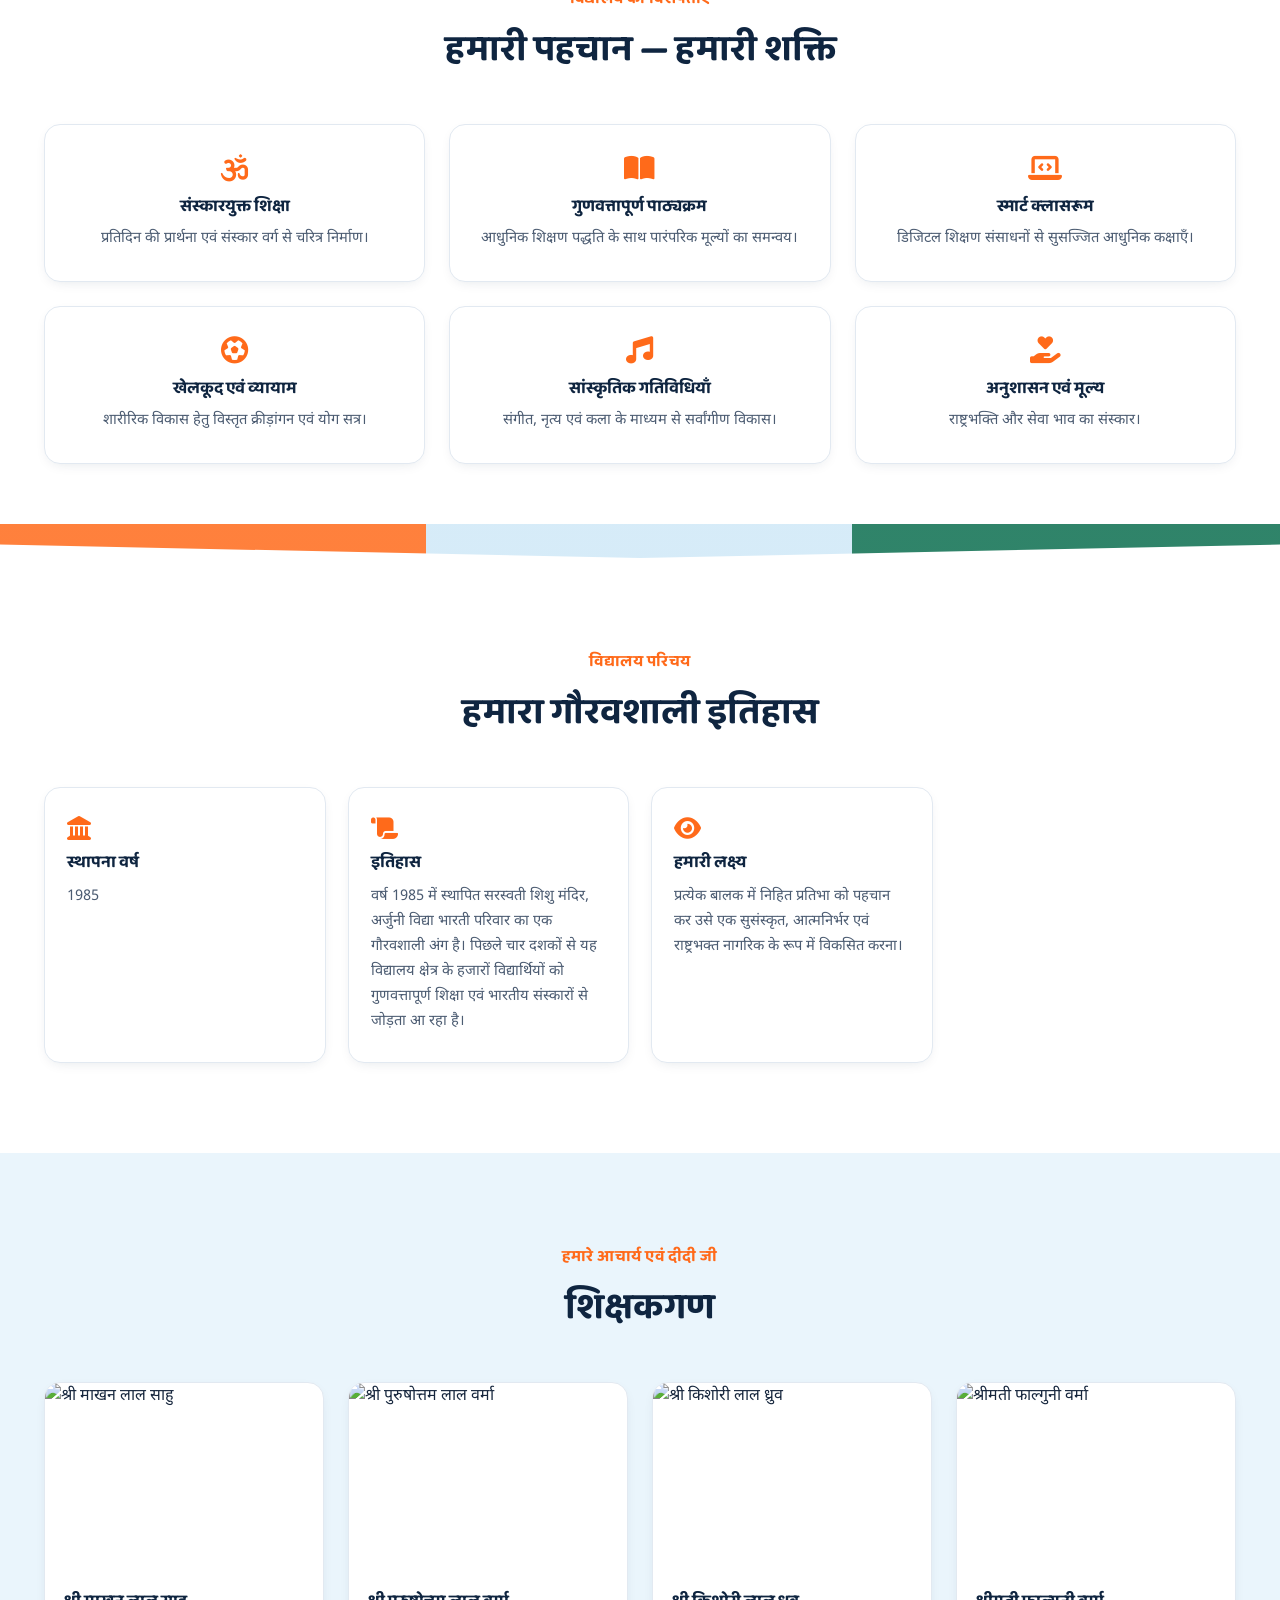
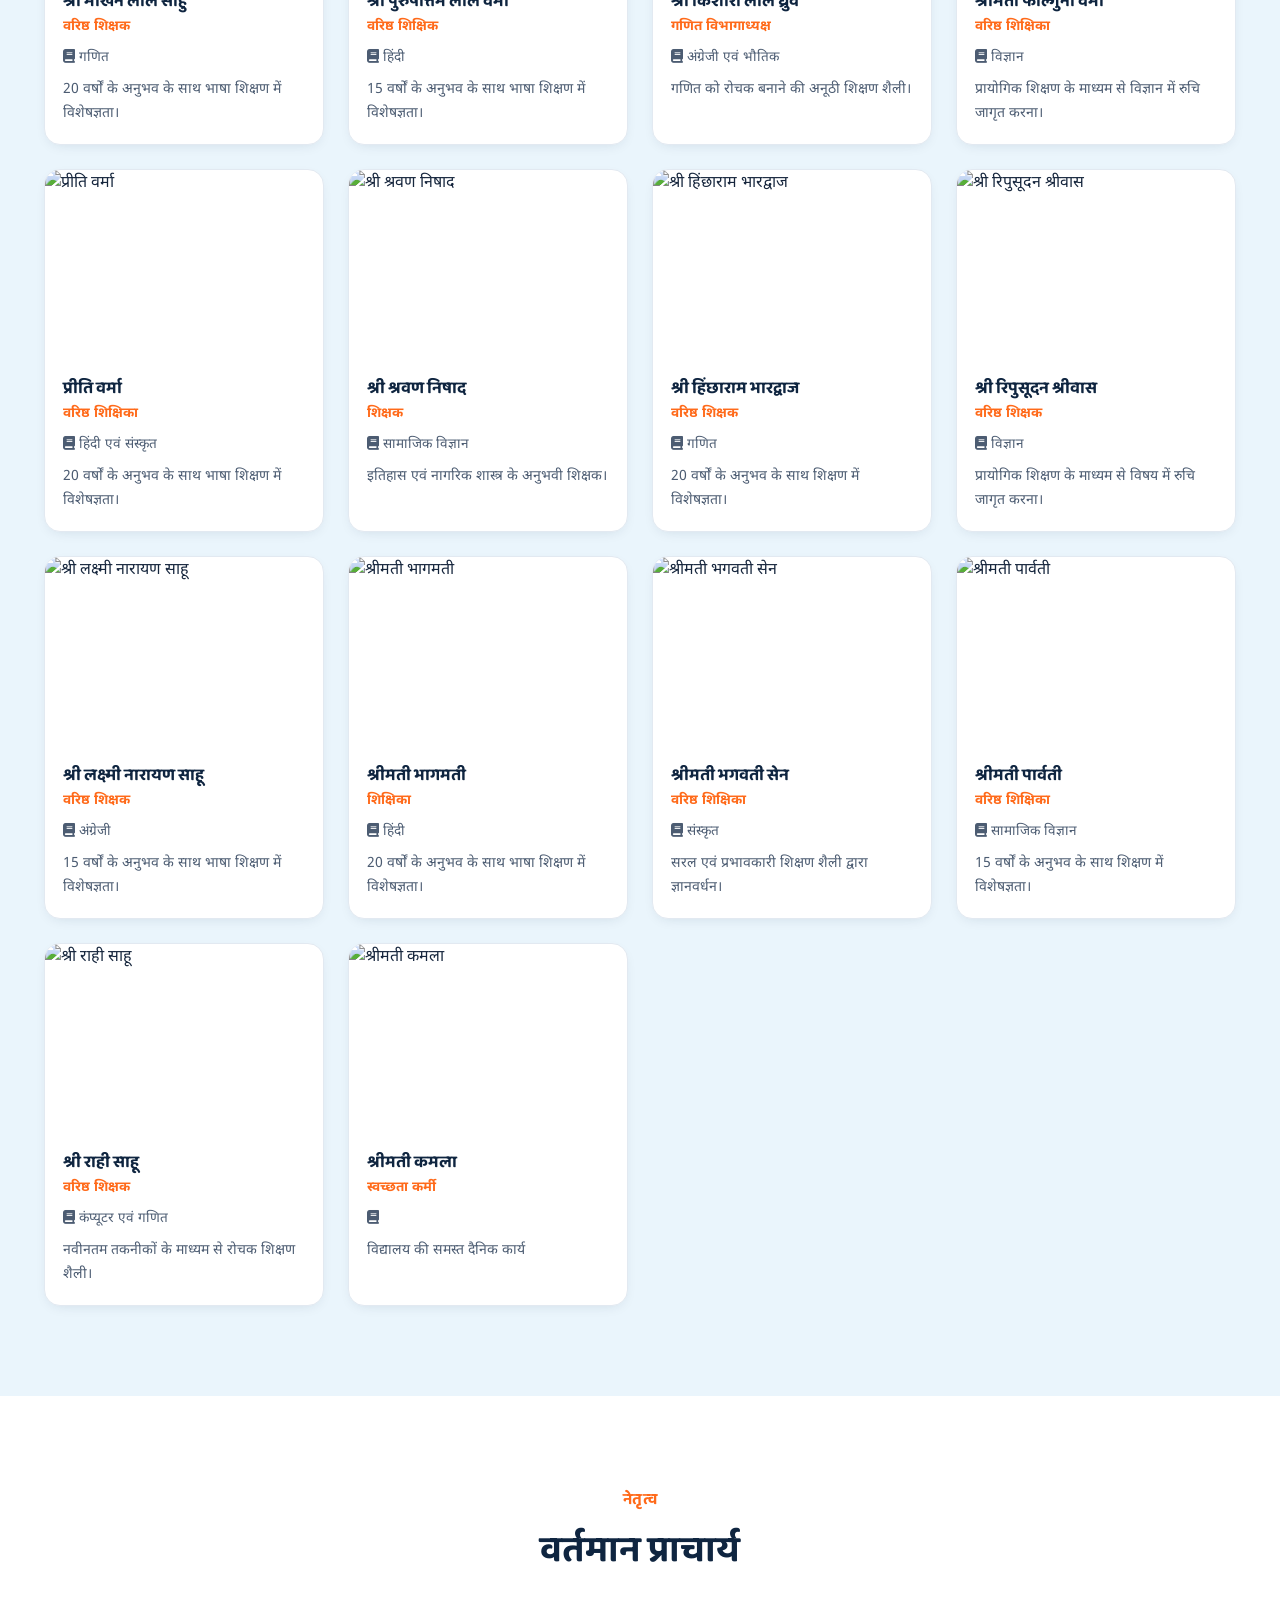
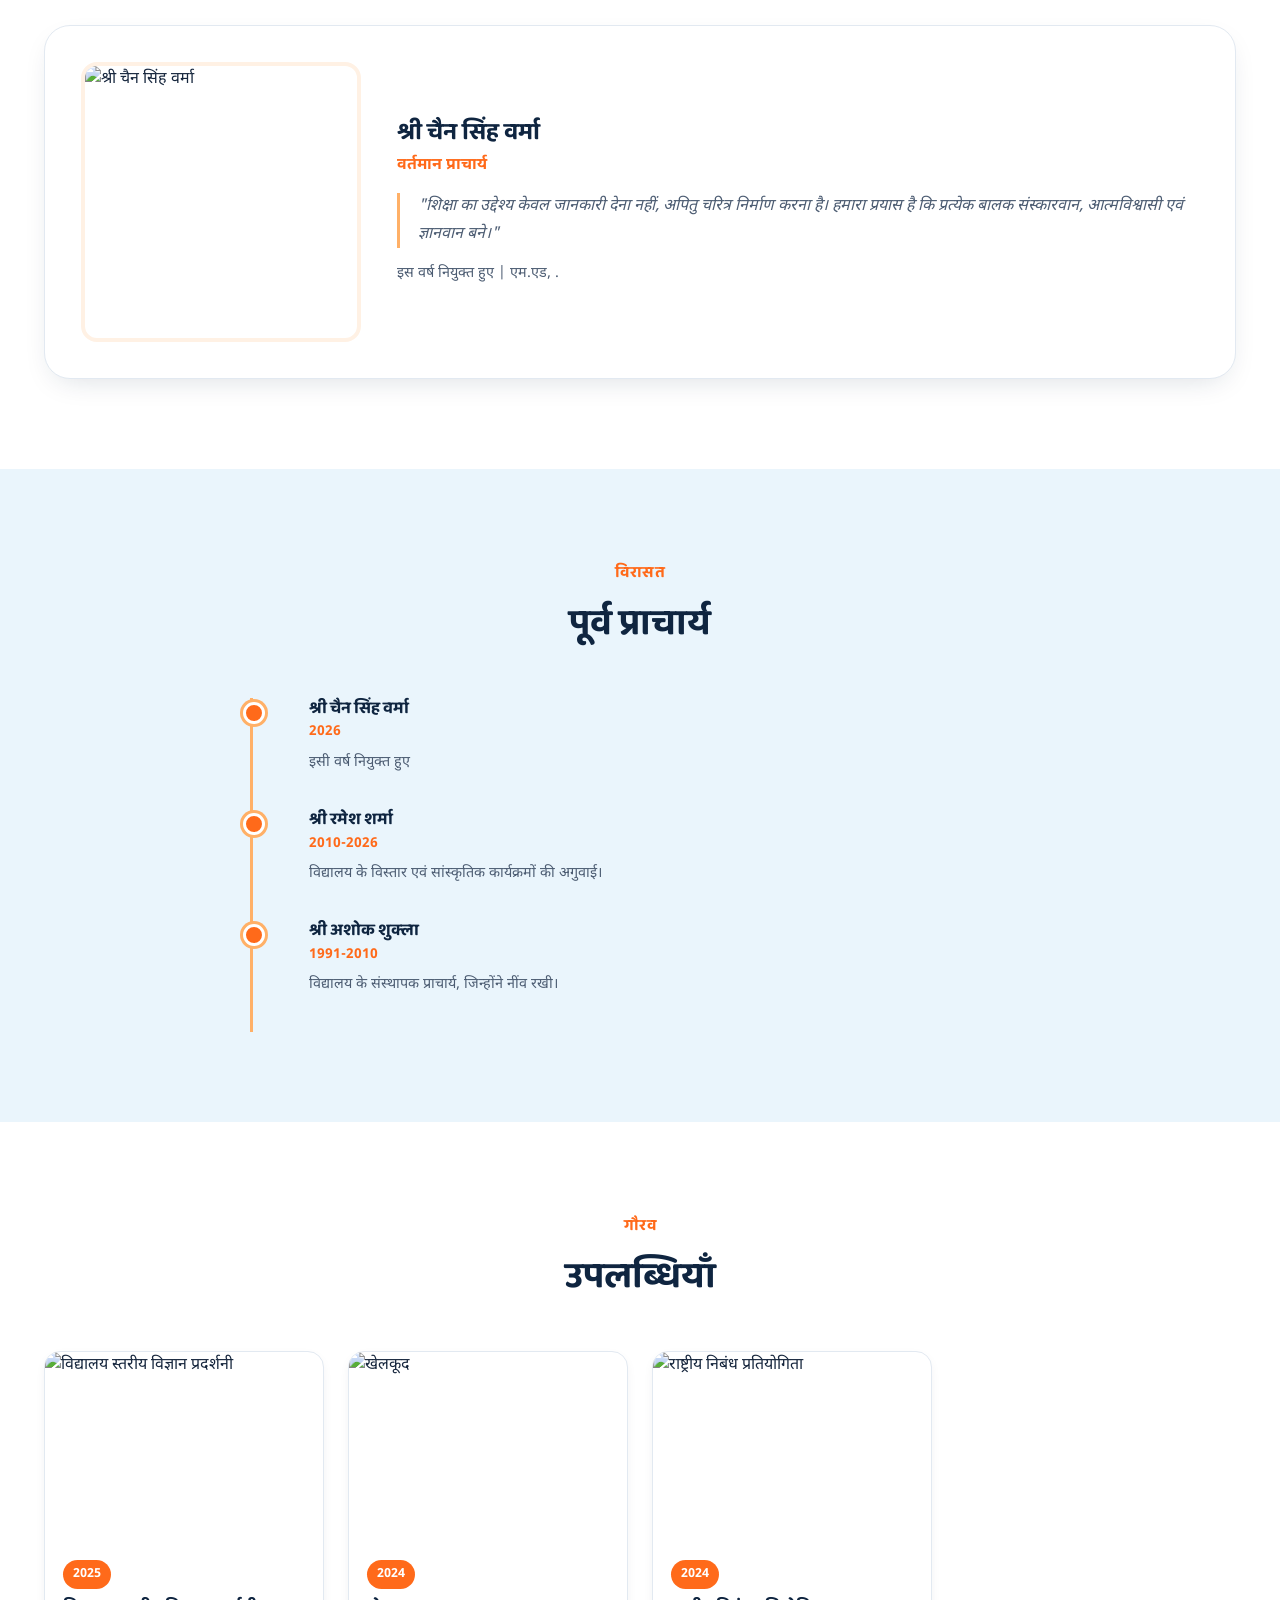
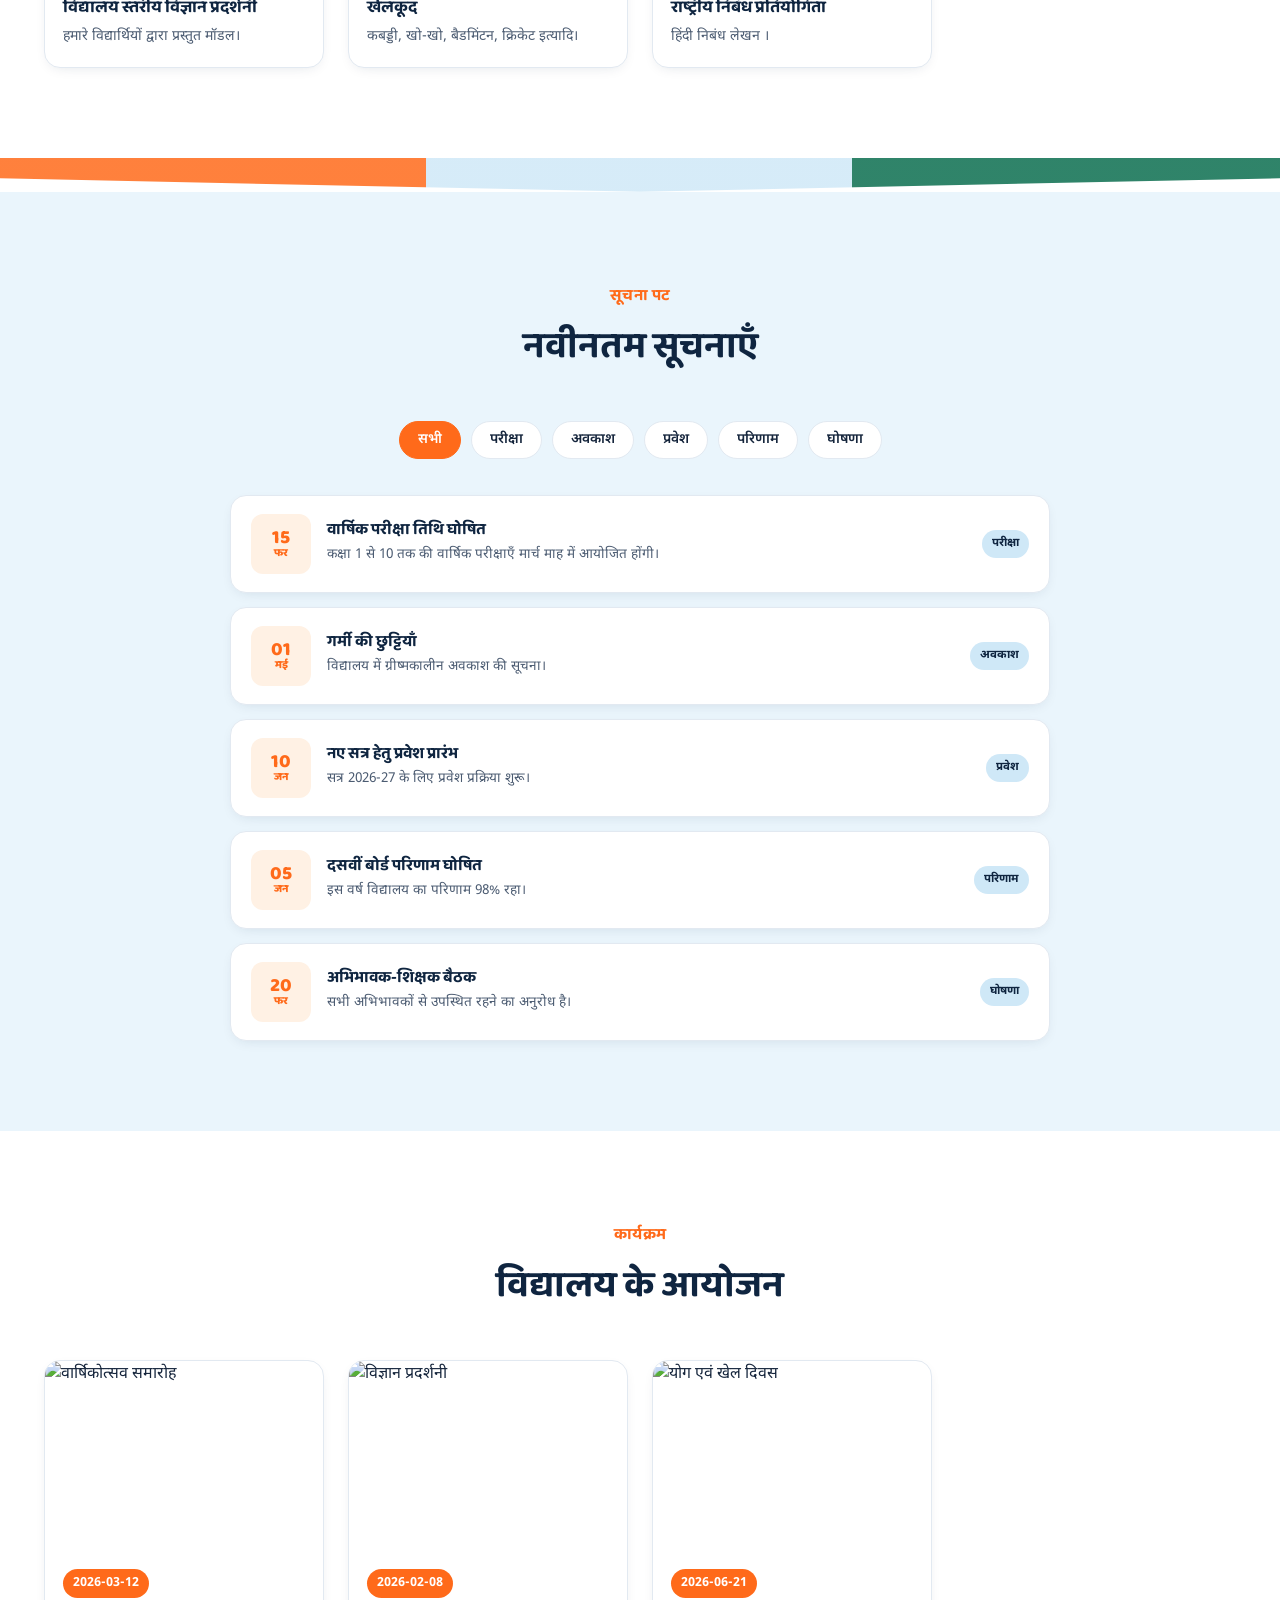
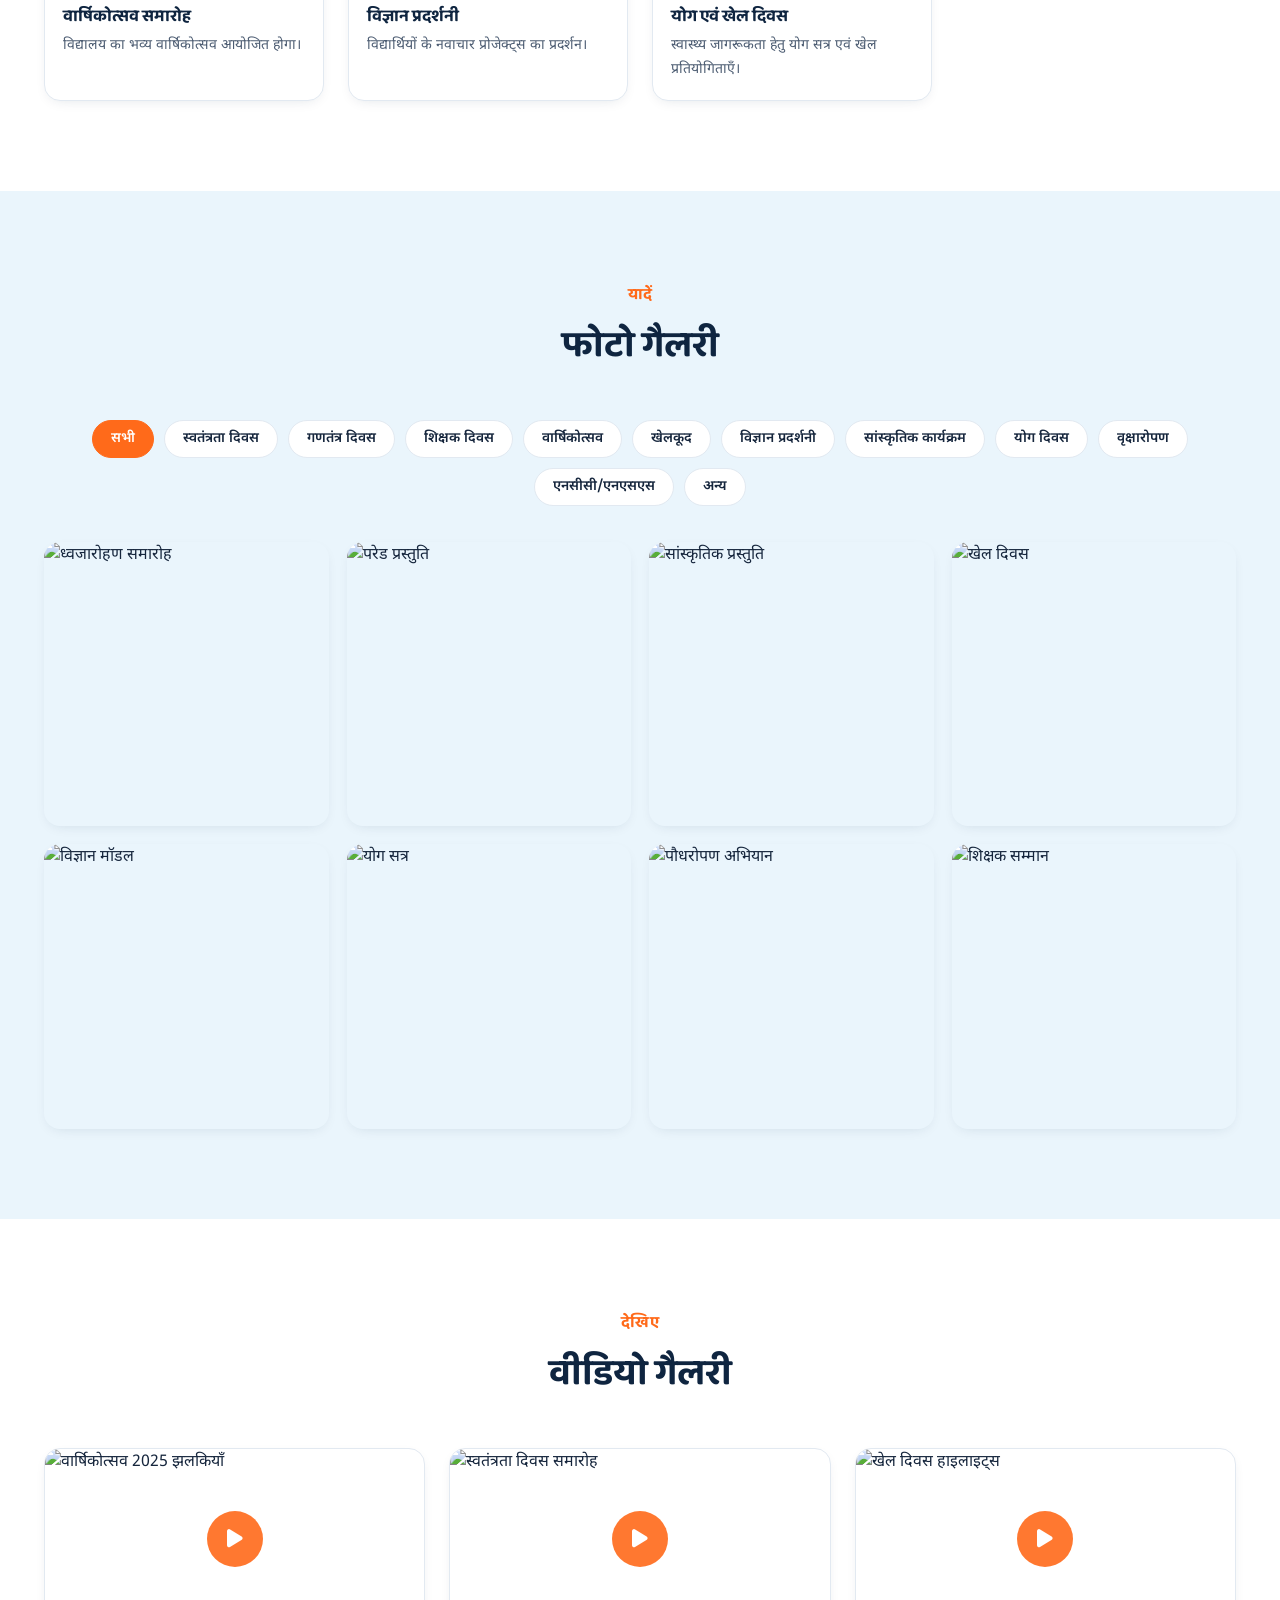
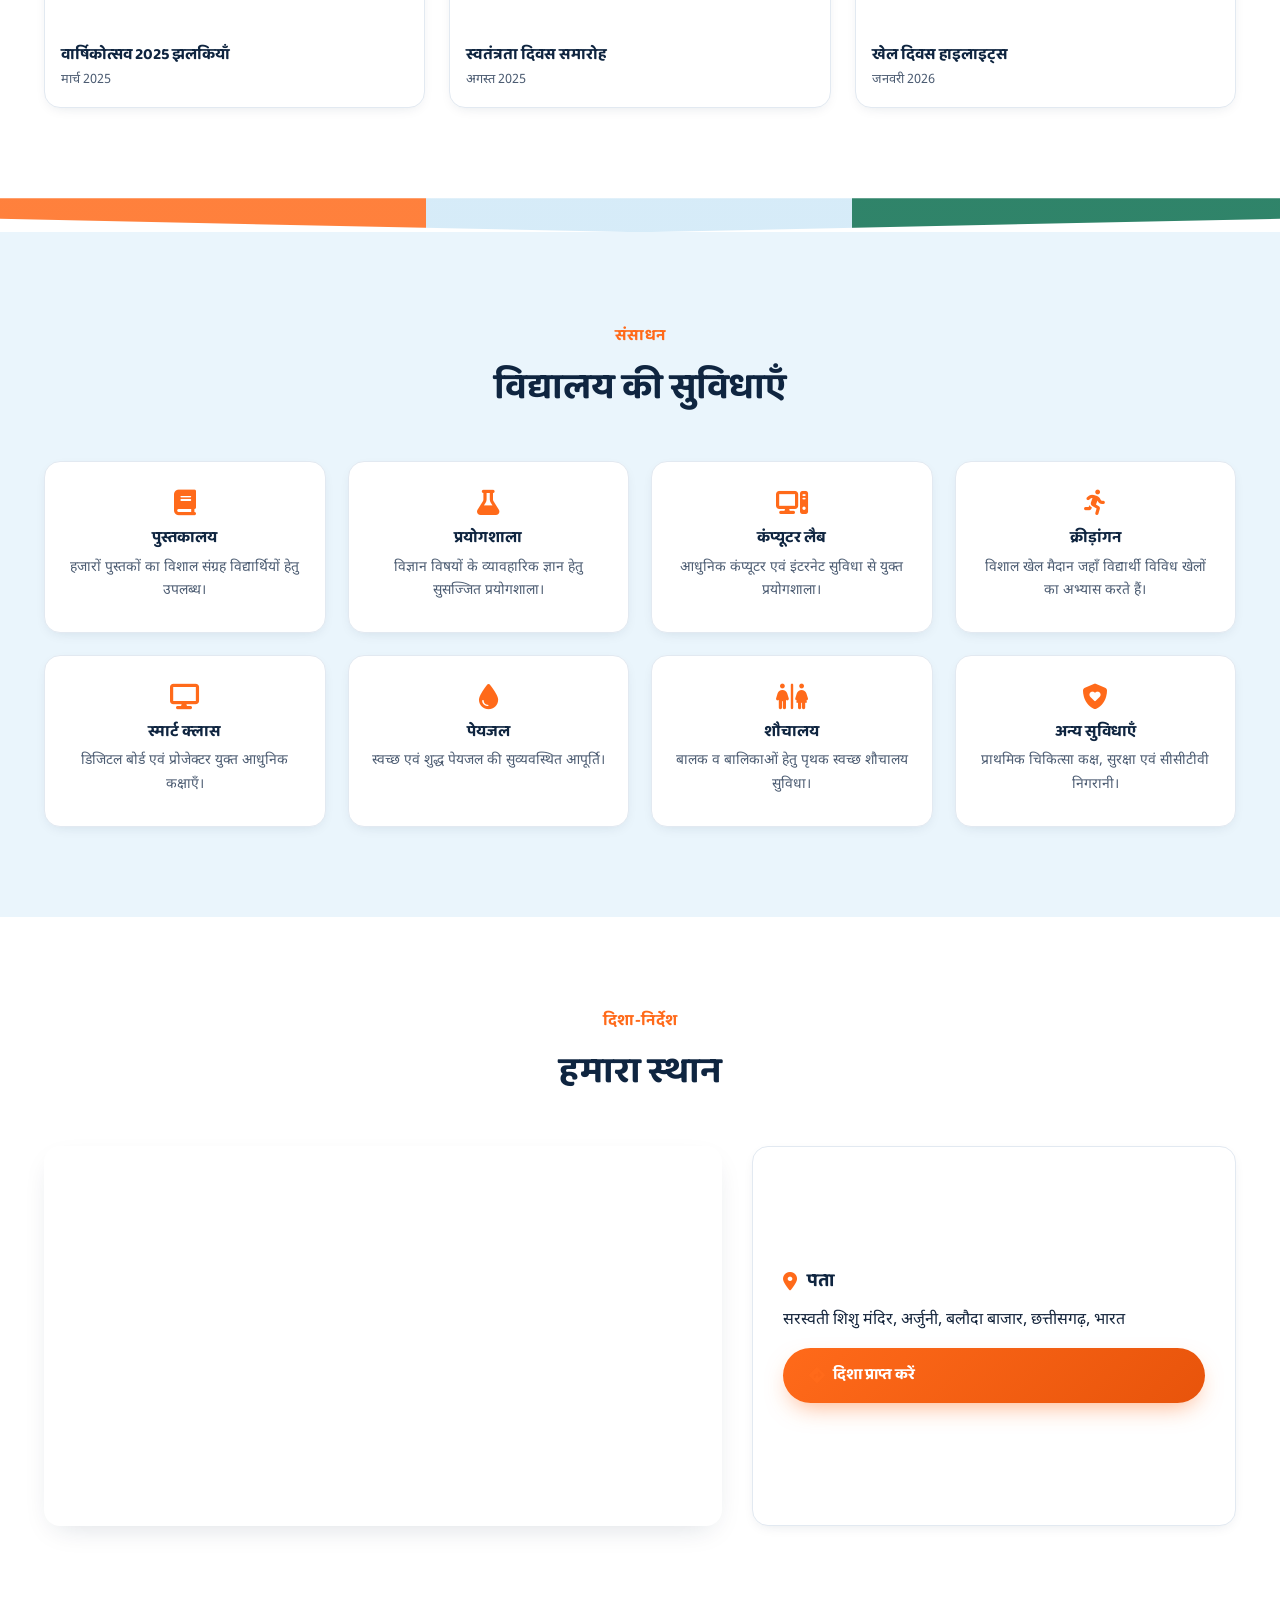
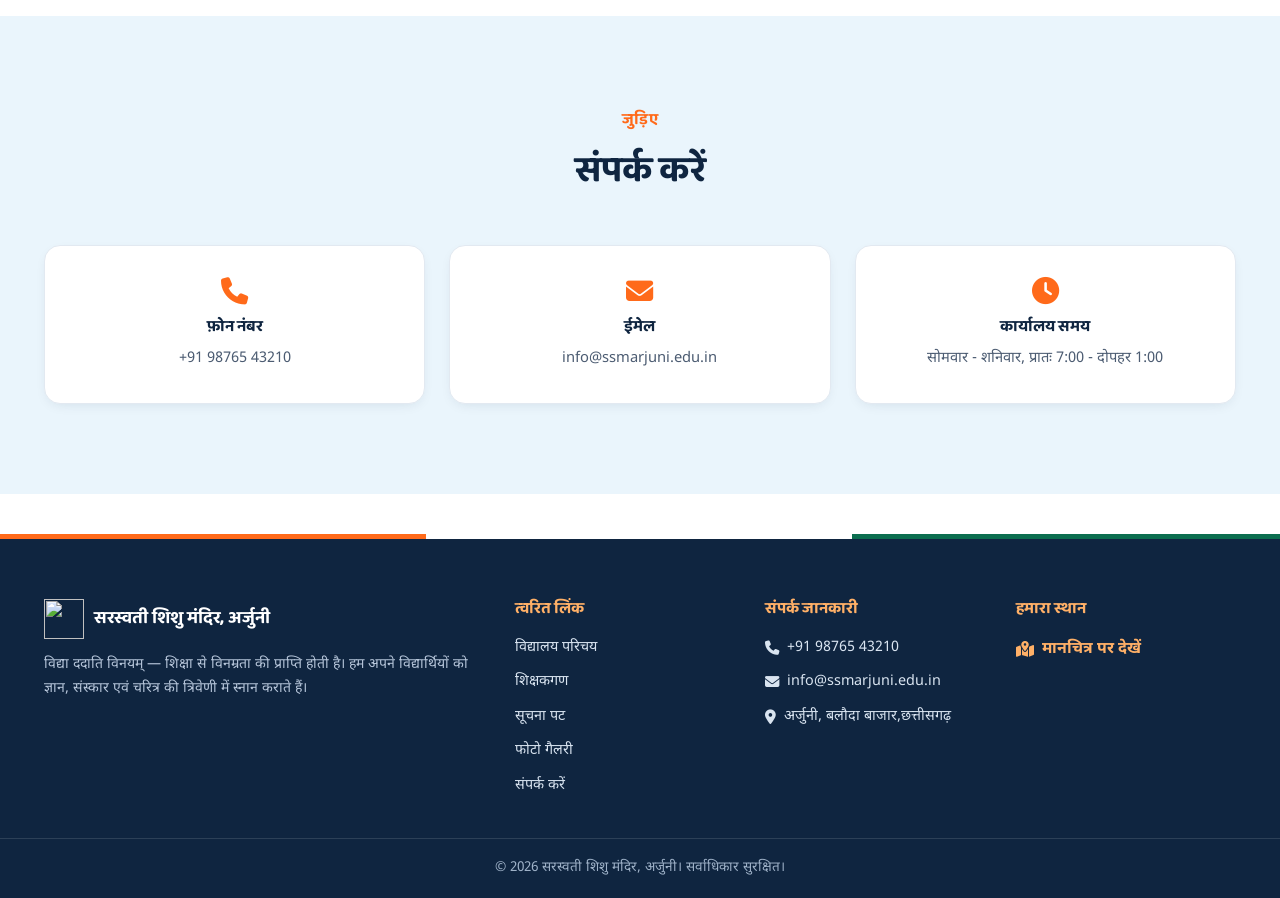
==== commit e1775a93: "Update navigation links for padadhikari and samiti" ====
--- a/index.html
+++ b/index.html
@@ -57,7 +57,8 @@
         <li><a href="#notices" class="nav-link">सूचना पट</a></li>
         <li><a href="#events" class="nav-link">कार्यक्रम</a></li>
         <li><a href="#gallery" class="nav-link">फोटो गैलरी</a></li>
-        <li><a href=",,," class="nav-link">वर्ष संचालन पदाधिकारी</a></li>
+        <li><a href="padadhikari.html" class="nav-link">वर्ष संचालन पदाधिकारी</a></li>
+        <li><a href="samiti.html" class="nav-link">समिति</a></li>
         <li><a href="#videos" class="nav-link">वीडियो गैलरी</a></li>
         <li><a href="#facilities" class="nav-link">सुविधाएँ</a></li>
         <li><a href="#location" class="nav-link">हमारा स्थान</a></li>
@@ -94,6 +95,8 @@
     <li><a href="#notices" class="drawer-link">सूचना पट</a></li>
     <li><a href="#events" class="drawer-link">कार्यक्रम</a></li>
     <li><a href="#gallery" class="drawer-link">फोटो गैलरी</a></li>
+   <li><a href="padadhikari.html" class="nav-link">वर्ष संचालन पदाधिकारी</a></li>
+   <li><a href="samiti.html" class="nav-link">समिति</a></li>
     <li><a href="#videos" class="drawer-link">वीडियो गैलरी</a></li>
     <li><a href="#facilities" class="drawer-link">विद्यालय की सुविधाएँ</a></li>
     <li><a href="#location" class="drawer-link">हमारा स्थान</a></li>
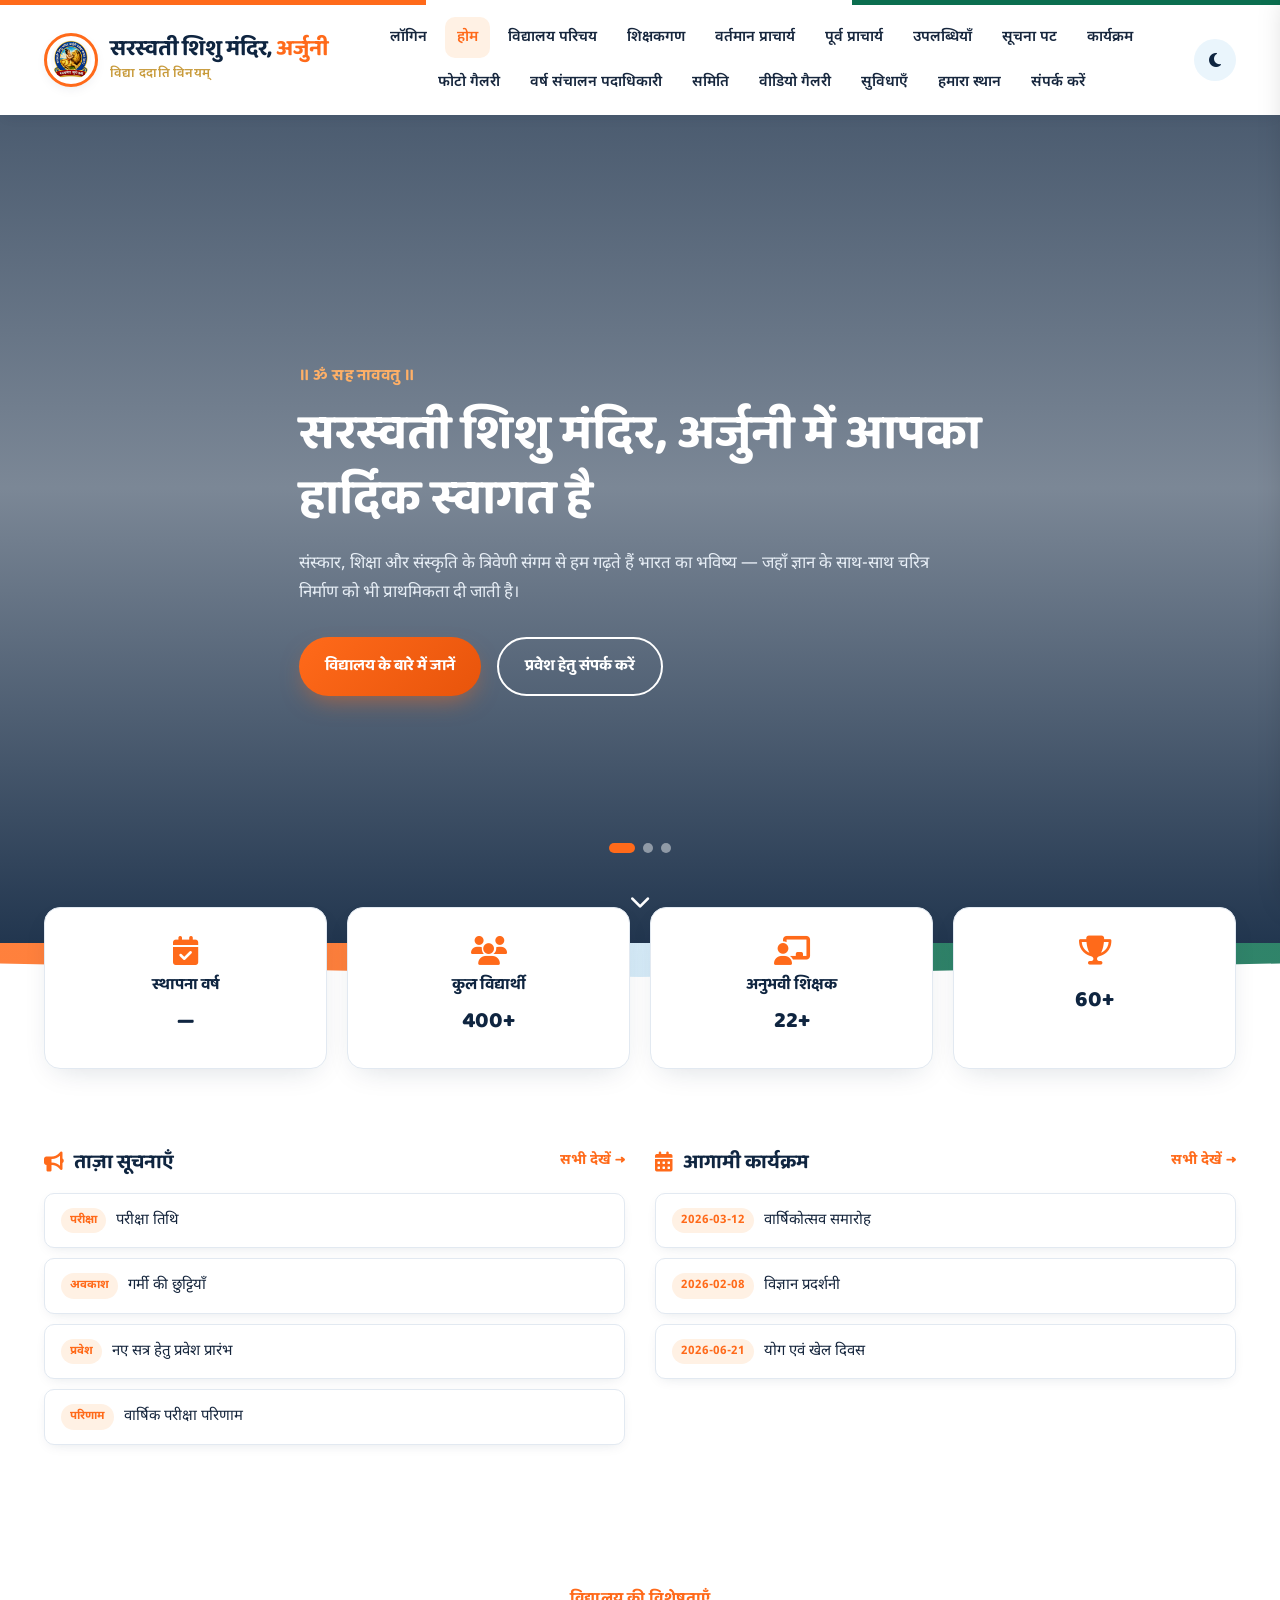
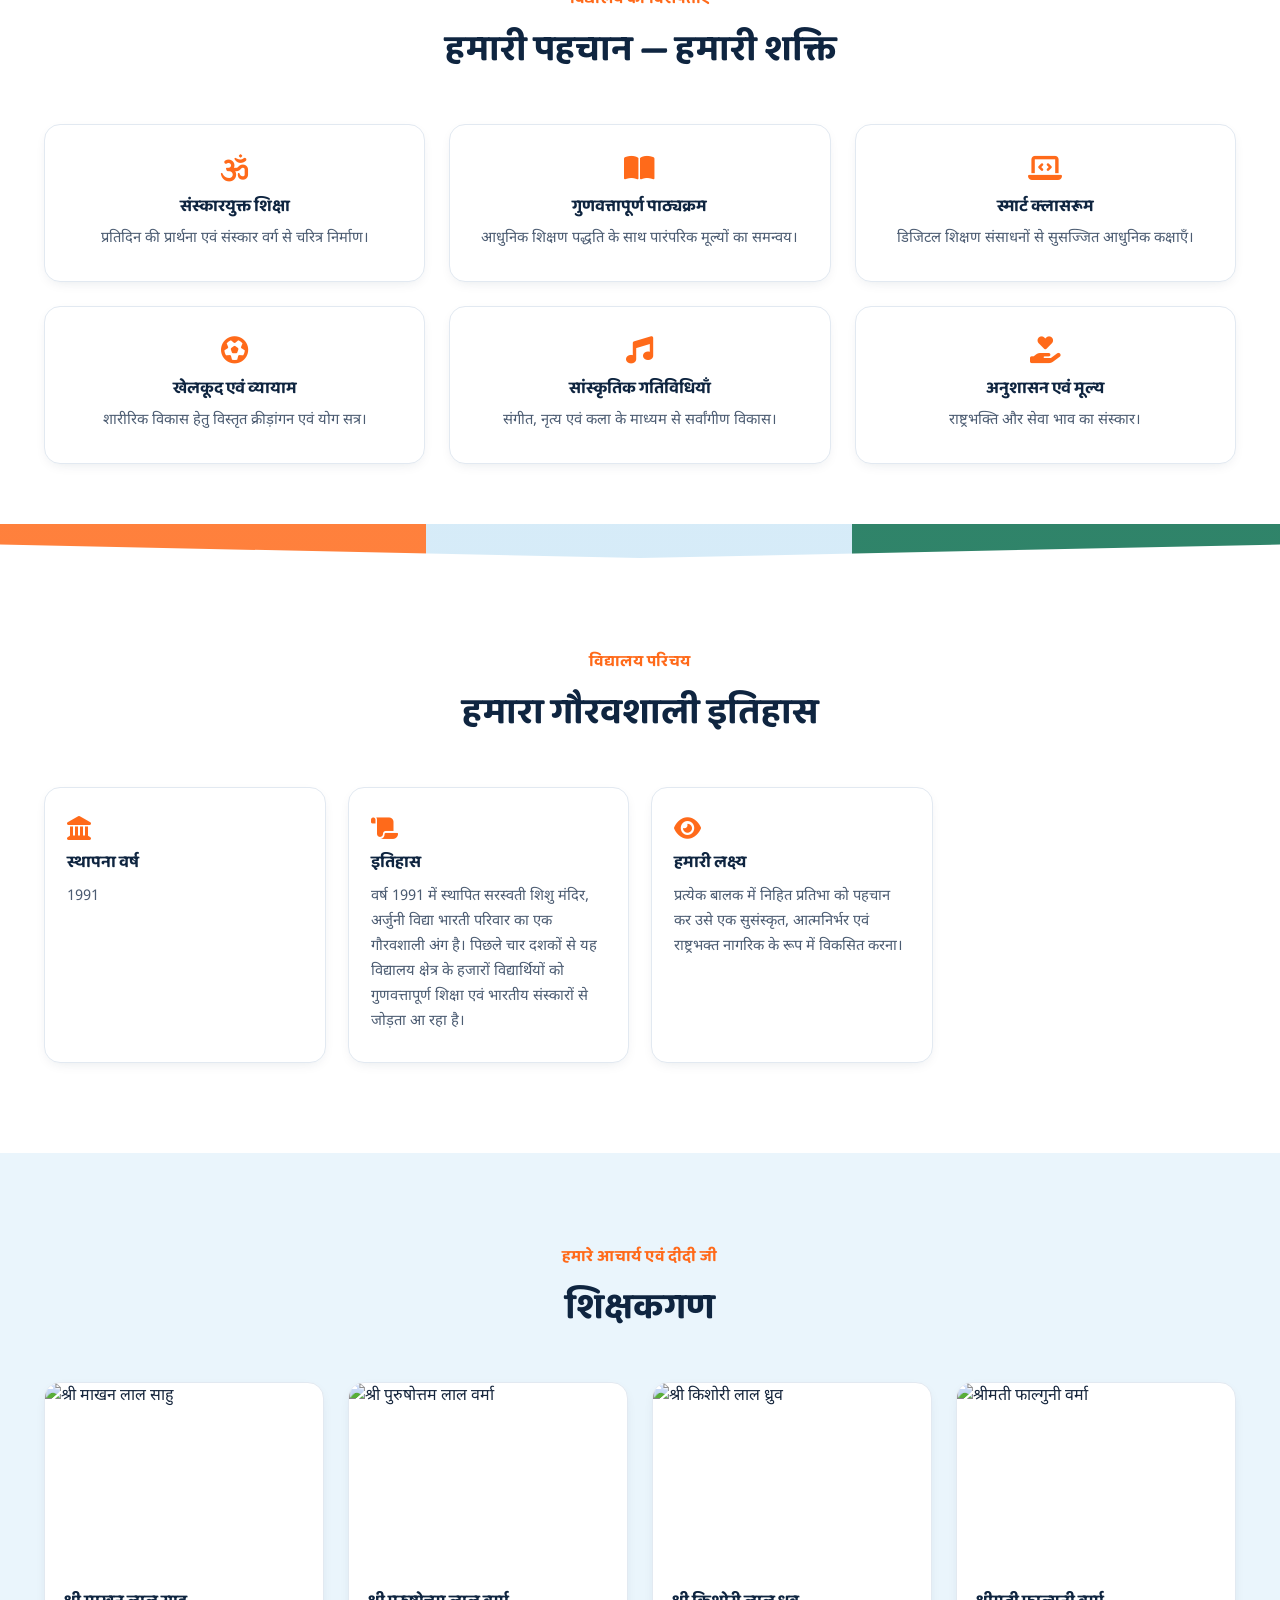
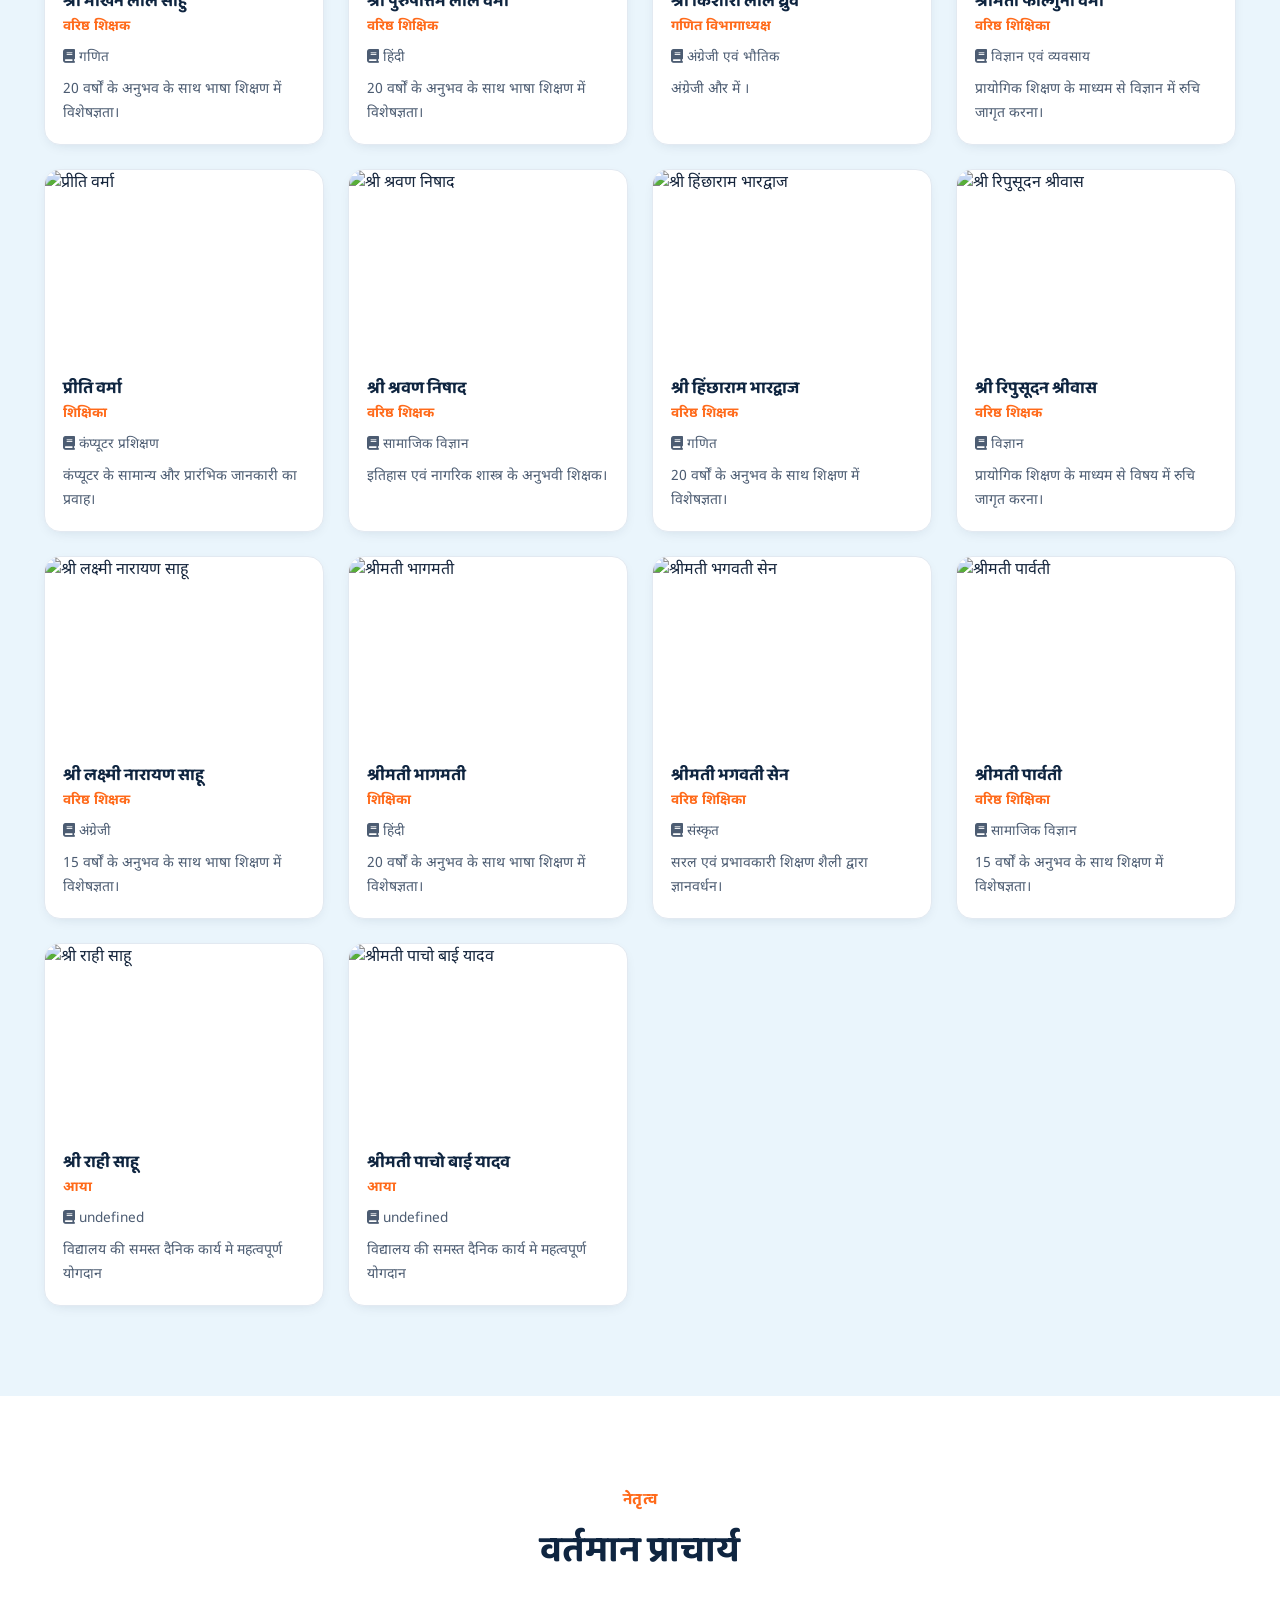
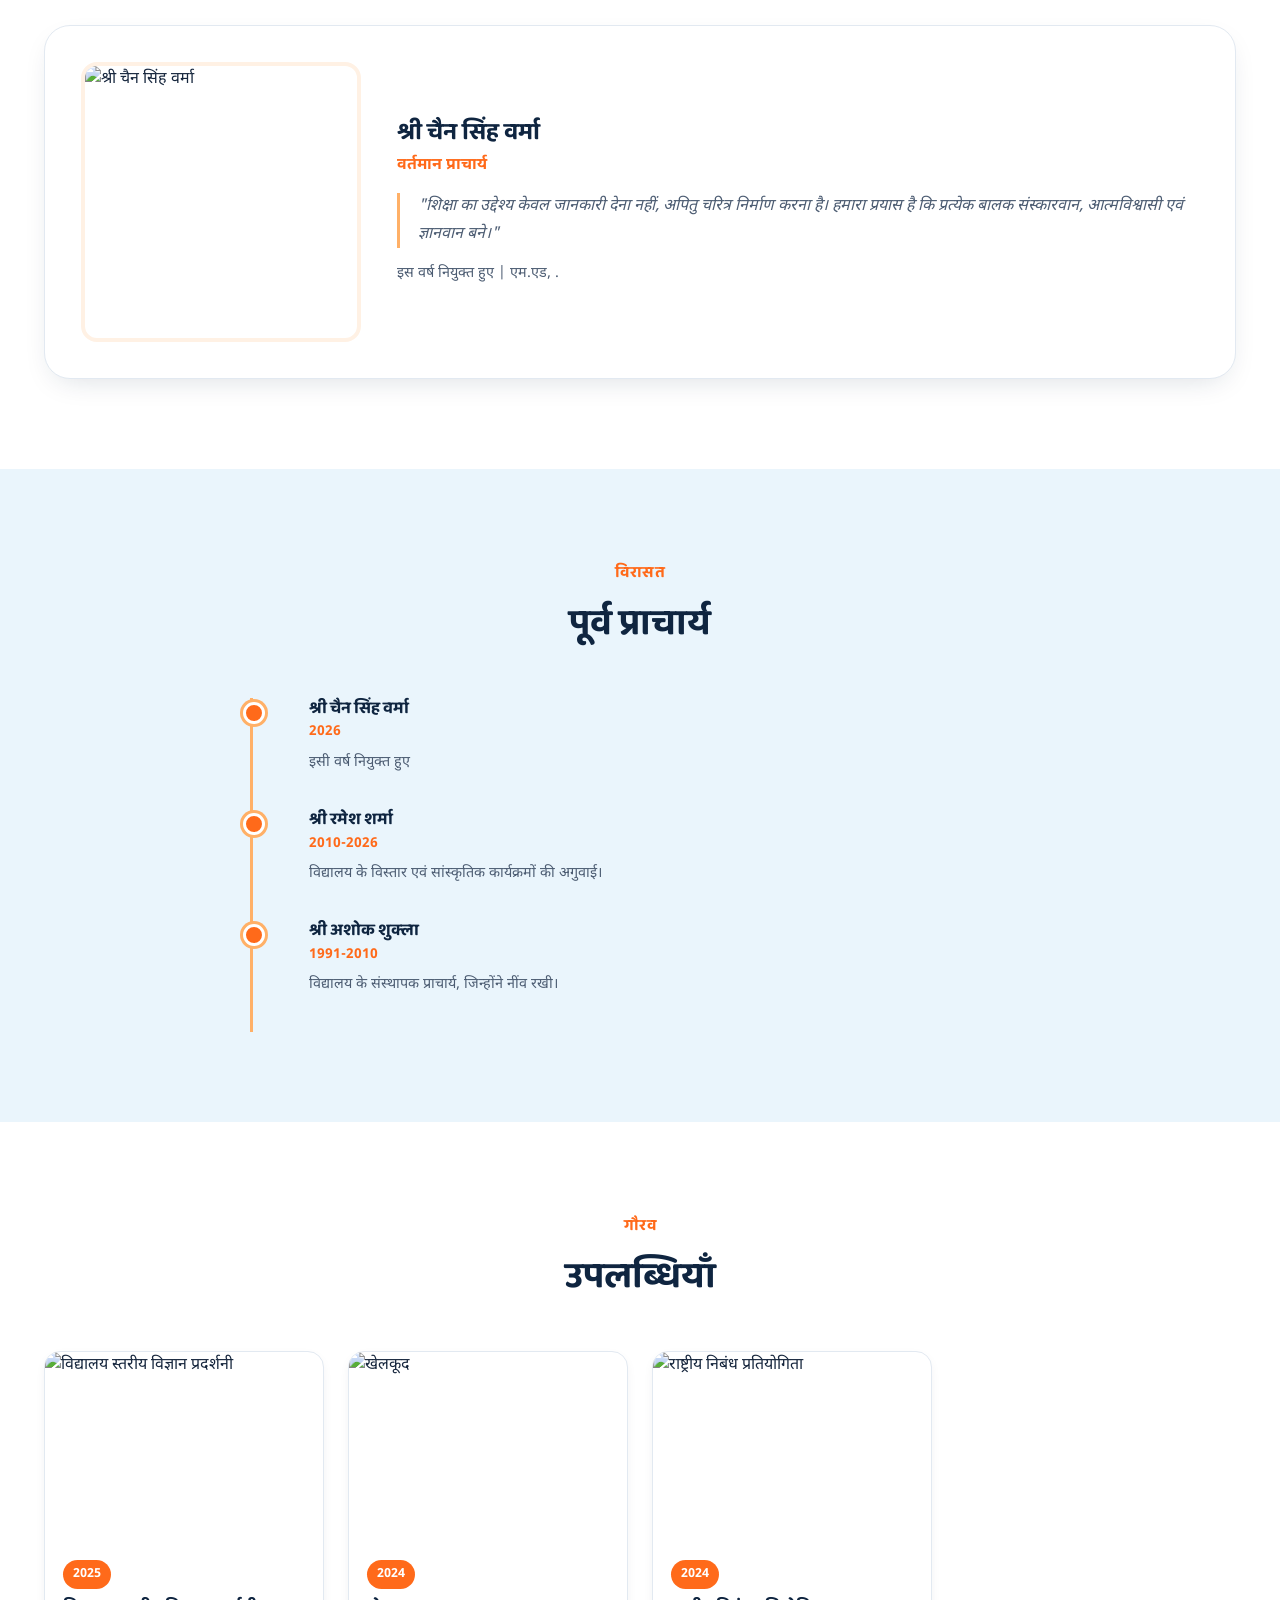
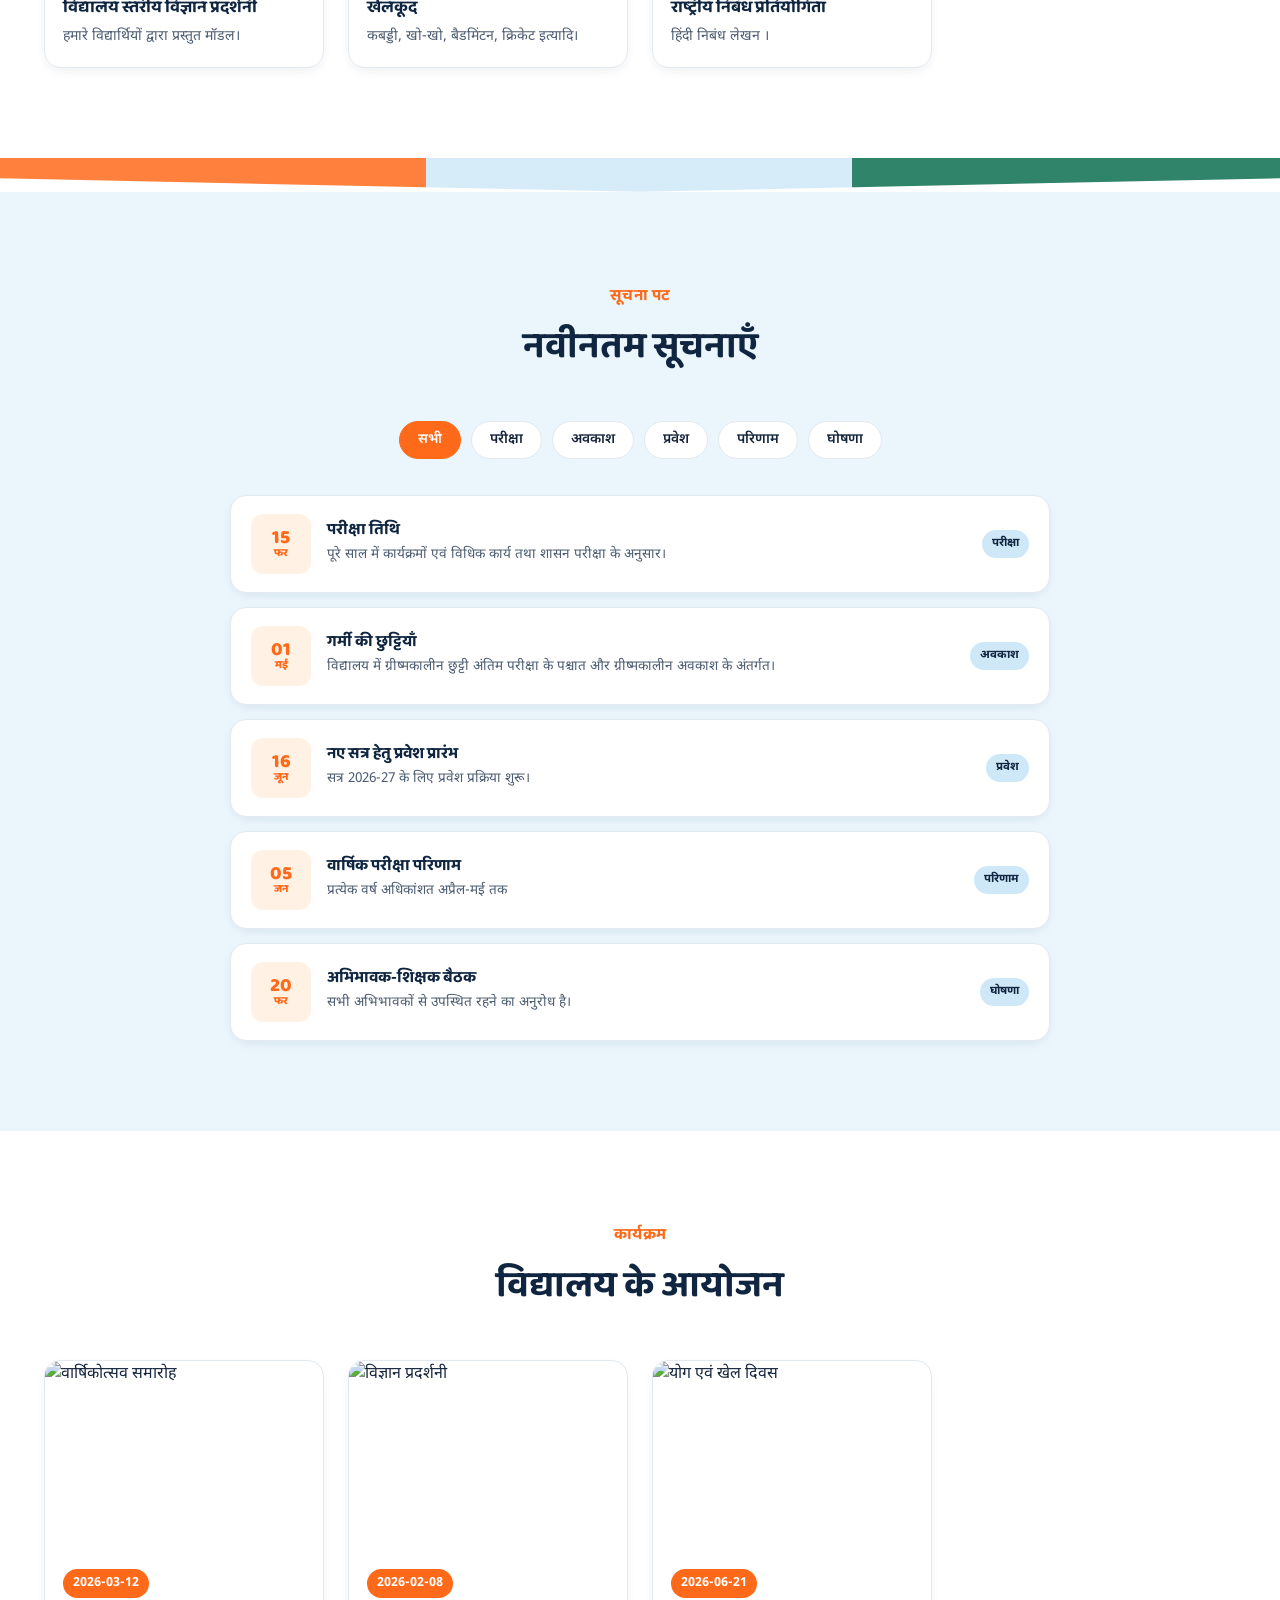
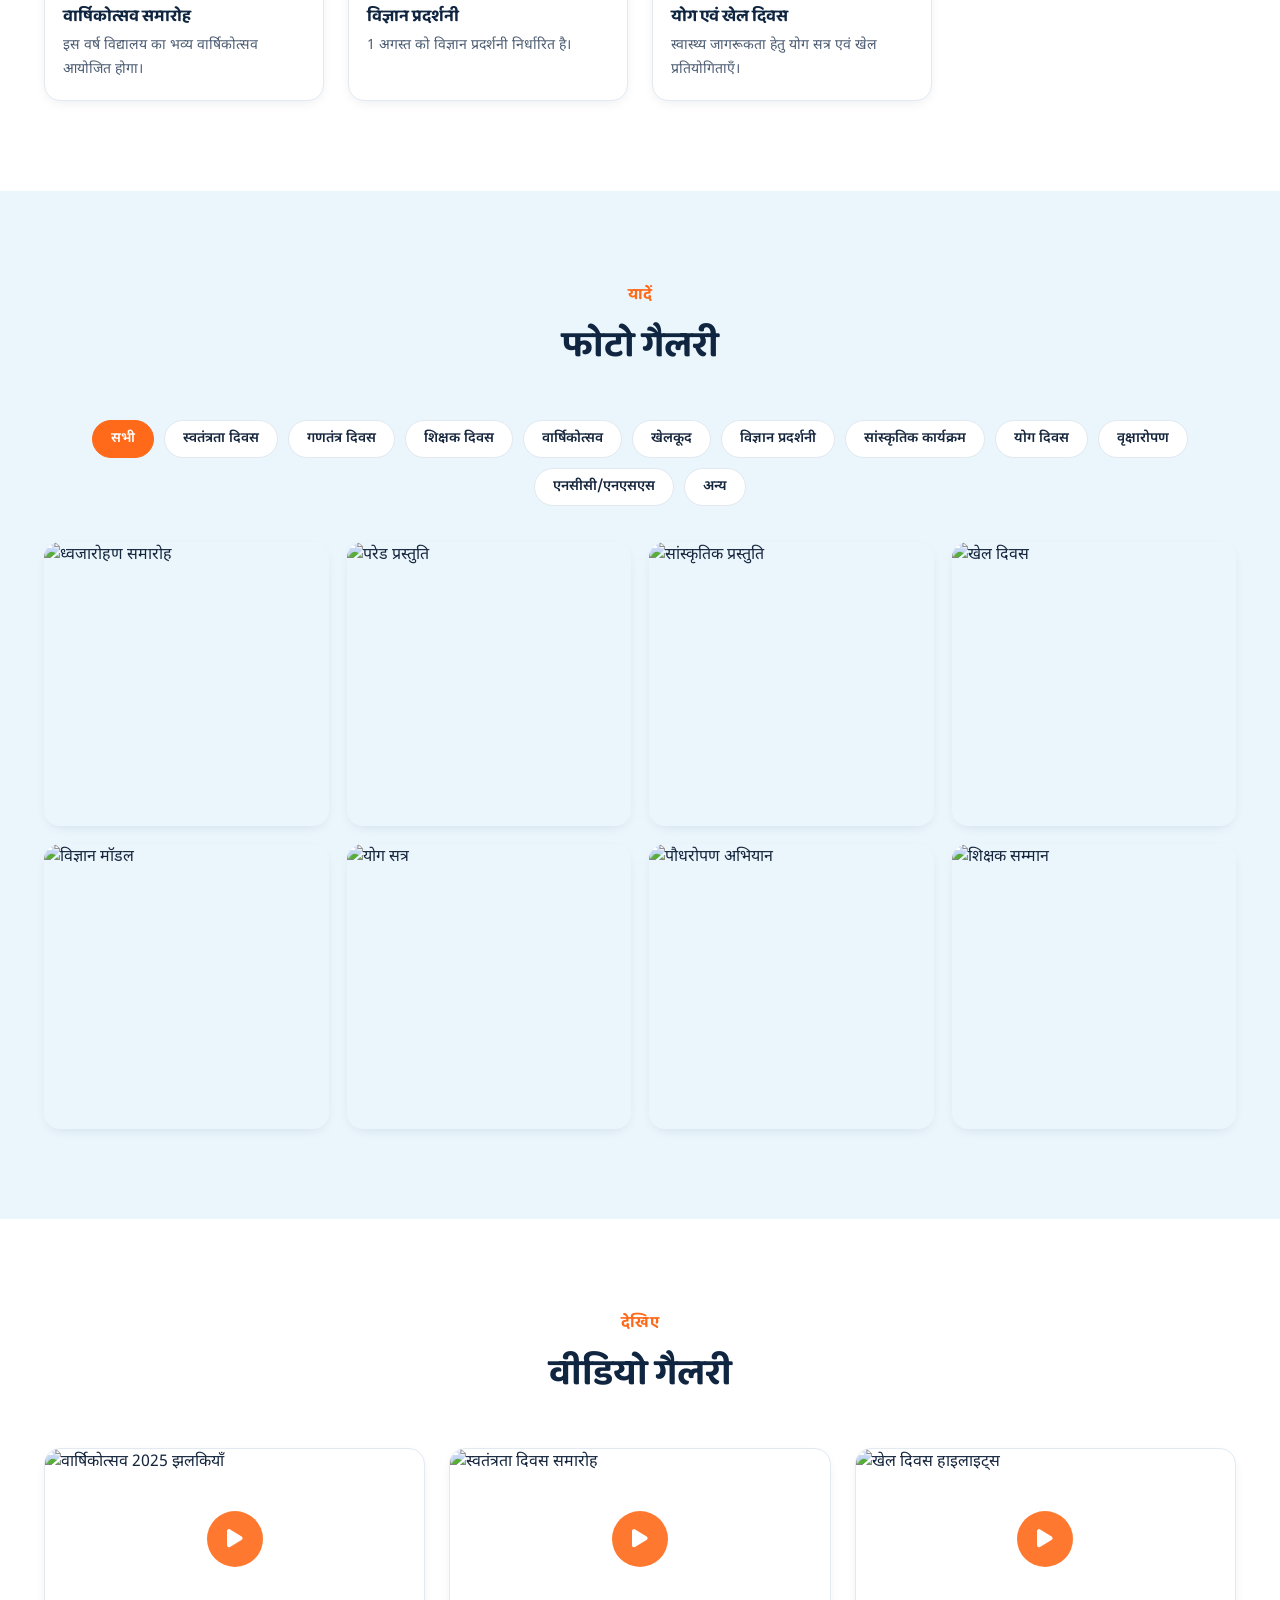
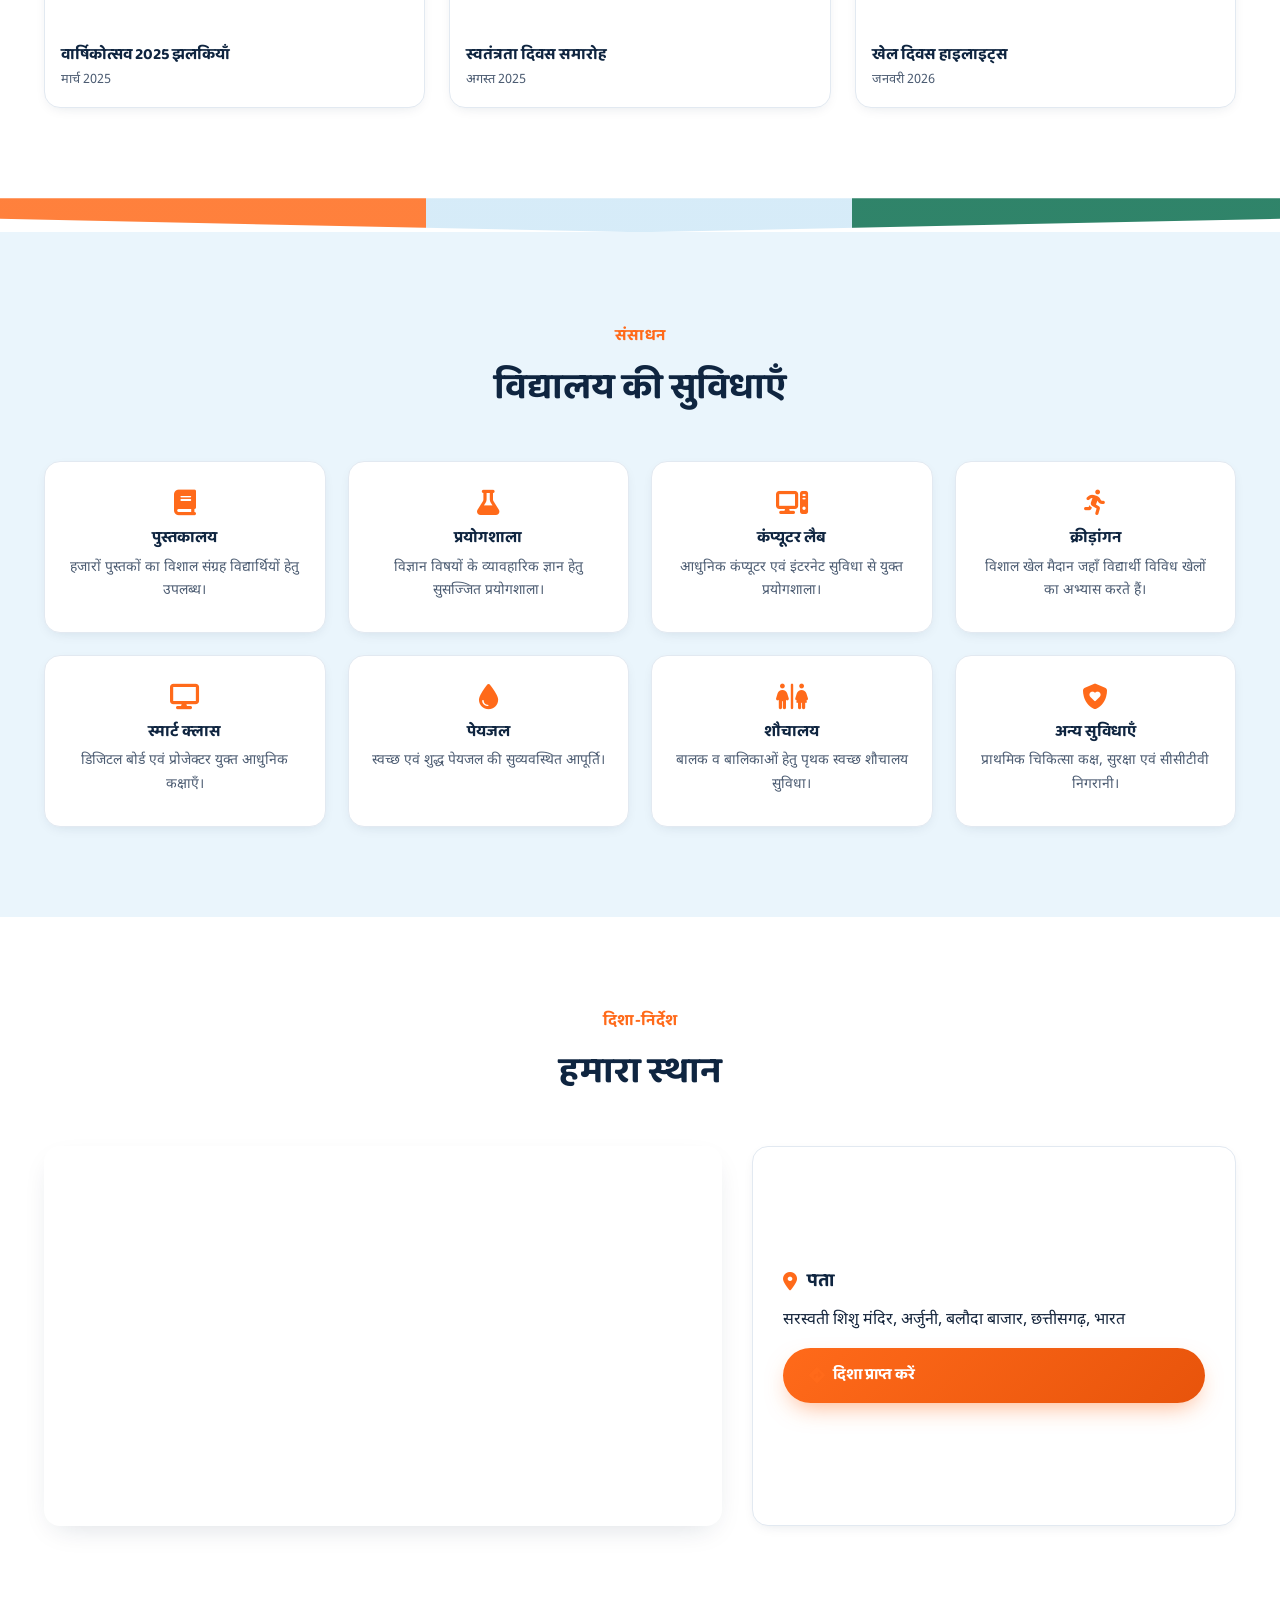
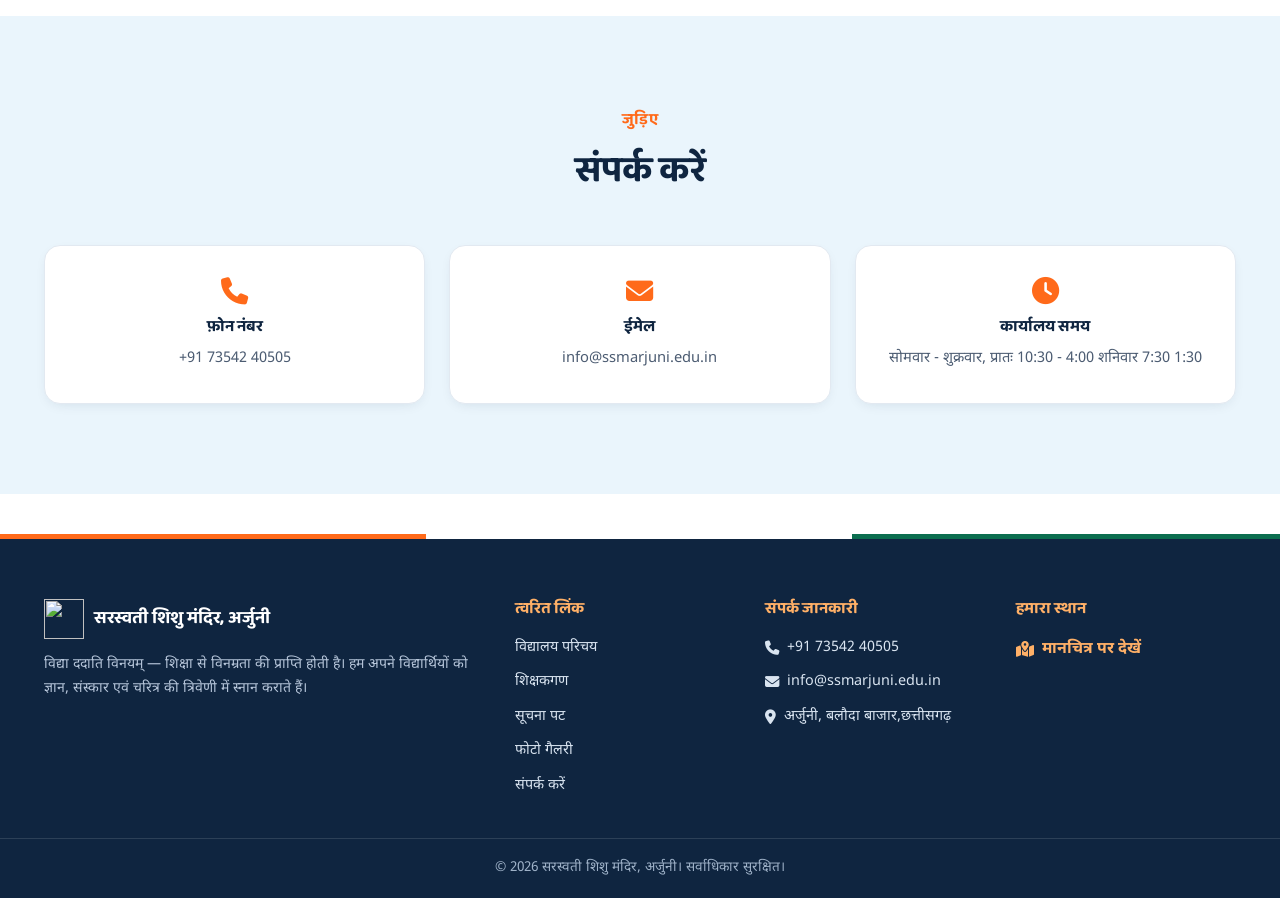
==== commit fbb75bd3: "Add auth.js script to index.html" ====
--- a/index.html
+++ b/index.html
@@ -48,6 +48,7 @@
 
     <nav class="main-nav" id="mainNav" aria-label="मुख्य नेविगेशन">
       <ul class="nav-list">
+        <li><a href="other/auth.js" class="nav-link active">लॉगिन</a></li>
         <li><a href="#home" class="nav-link active">होम</a></li>
         <li><a href="#intro" class="nav-link">विद्यालय परिचय</a></li>
         <li><a href="#teachers" class="nav-link">शिक्षकगण</a></li>
@@ -86,6 +87,8 @@
     <button id="closeDrawer" class="icon-btn" aria-label="मेन्यू बंद करें">&times;</button>
   </div>
   <ul class="drawer-list">
+    <li><a href="other/auth.js" class="drawer-link">लॉगिन</a></li>
+    
     <li><a href="#home" class="drawer-link">होम</a></li>
     <li><a href="#intro" class="drawer-link">विद्यालय परिचय</a></li>
     <li><a href="#teachers" class="drawer-link">शिक्षकगण</a></li>
@@ -508,6 +511,8 @@
 <script src="https://www.gstatic.com/firebasejs/10.13.0/firebase-storage-compat.js"></script>
 <script src="https://www.gstatic.com/firebasejs/10.13.0/firebase-auth-compat.js"></script>
 
-<script src="script.js"></script>
+
+  <script src="script.js"></script>
+<script src="other/auth.js"></script>
 </body>
 </html>
